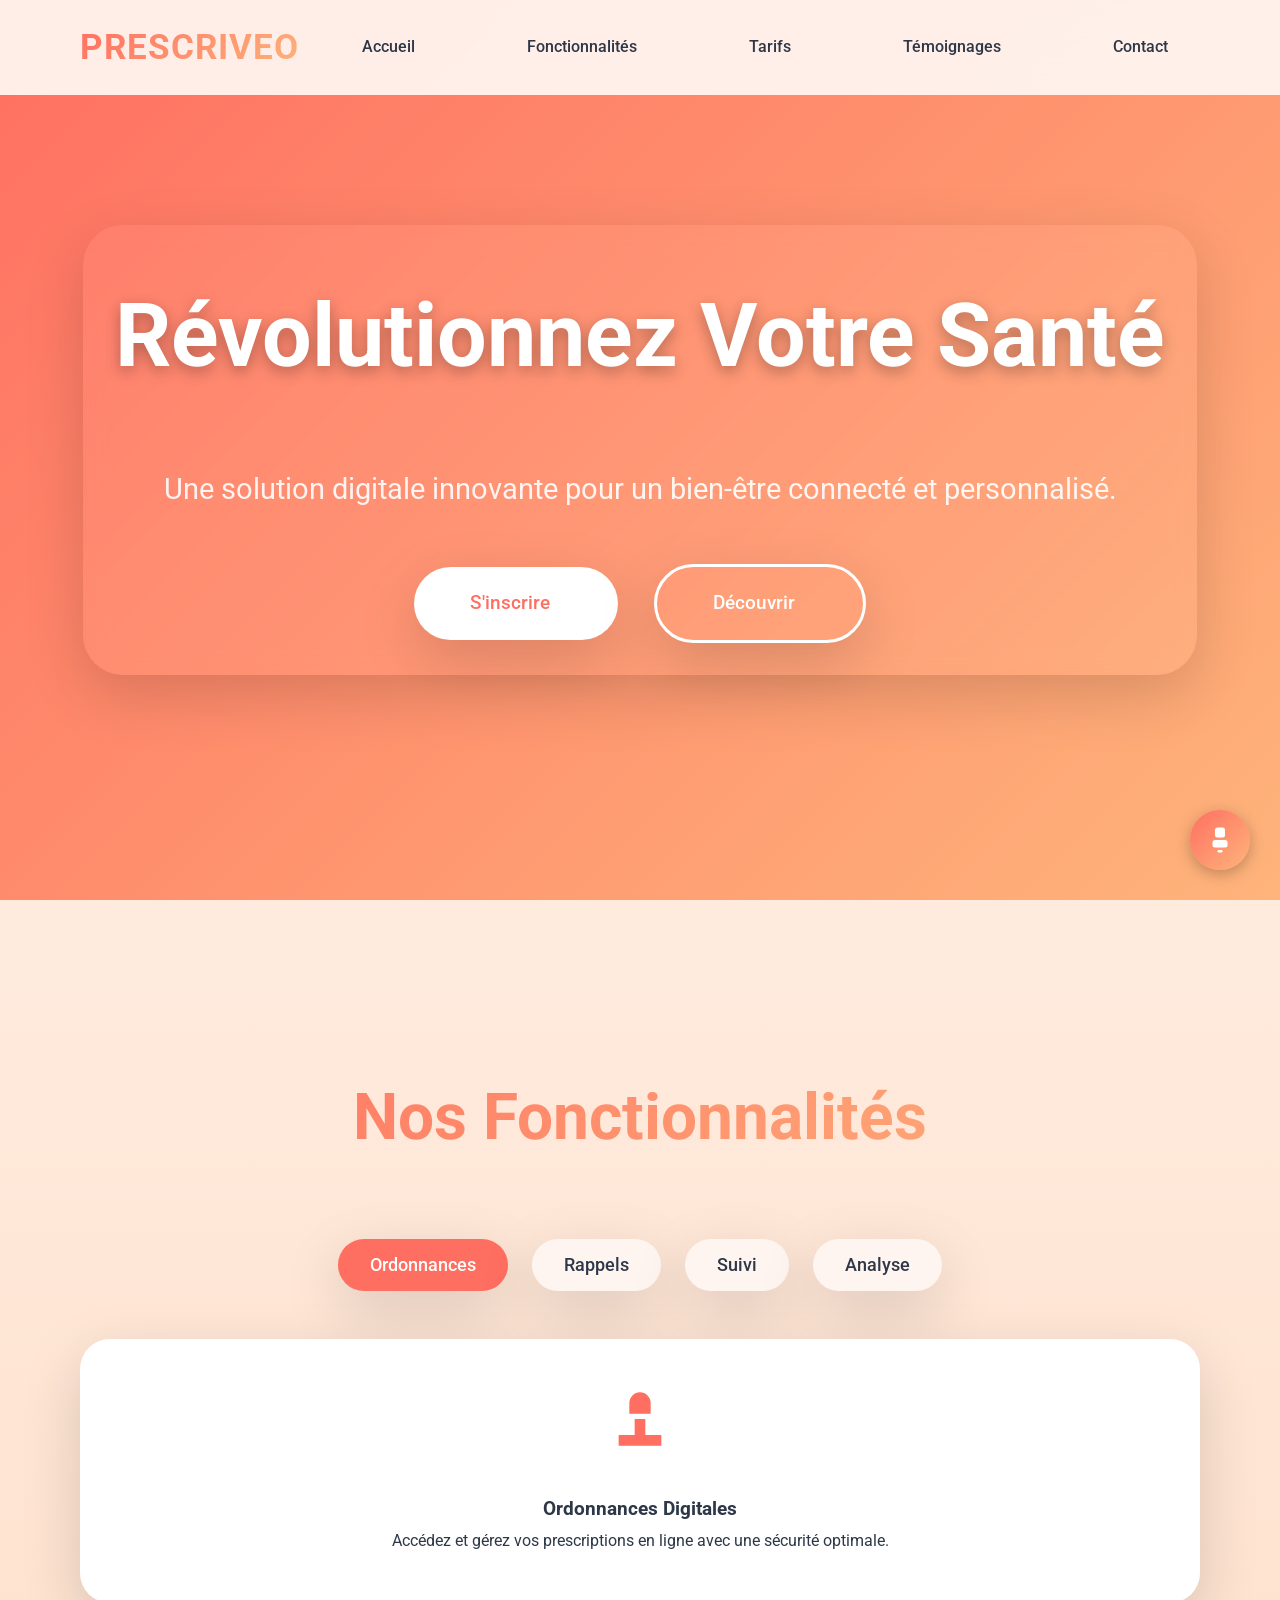
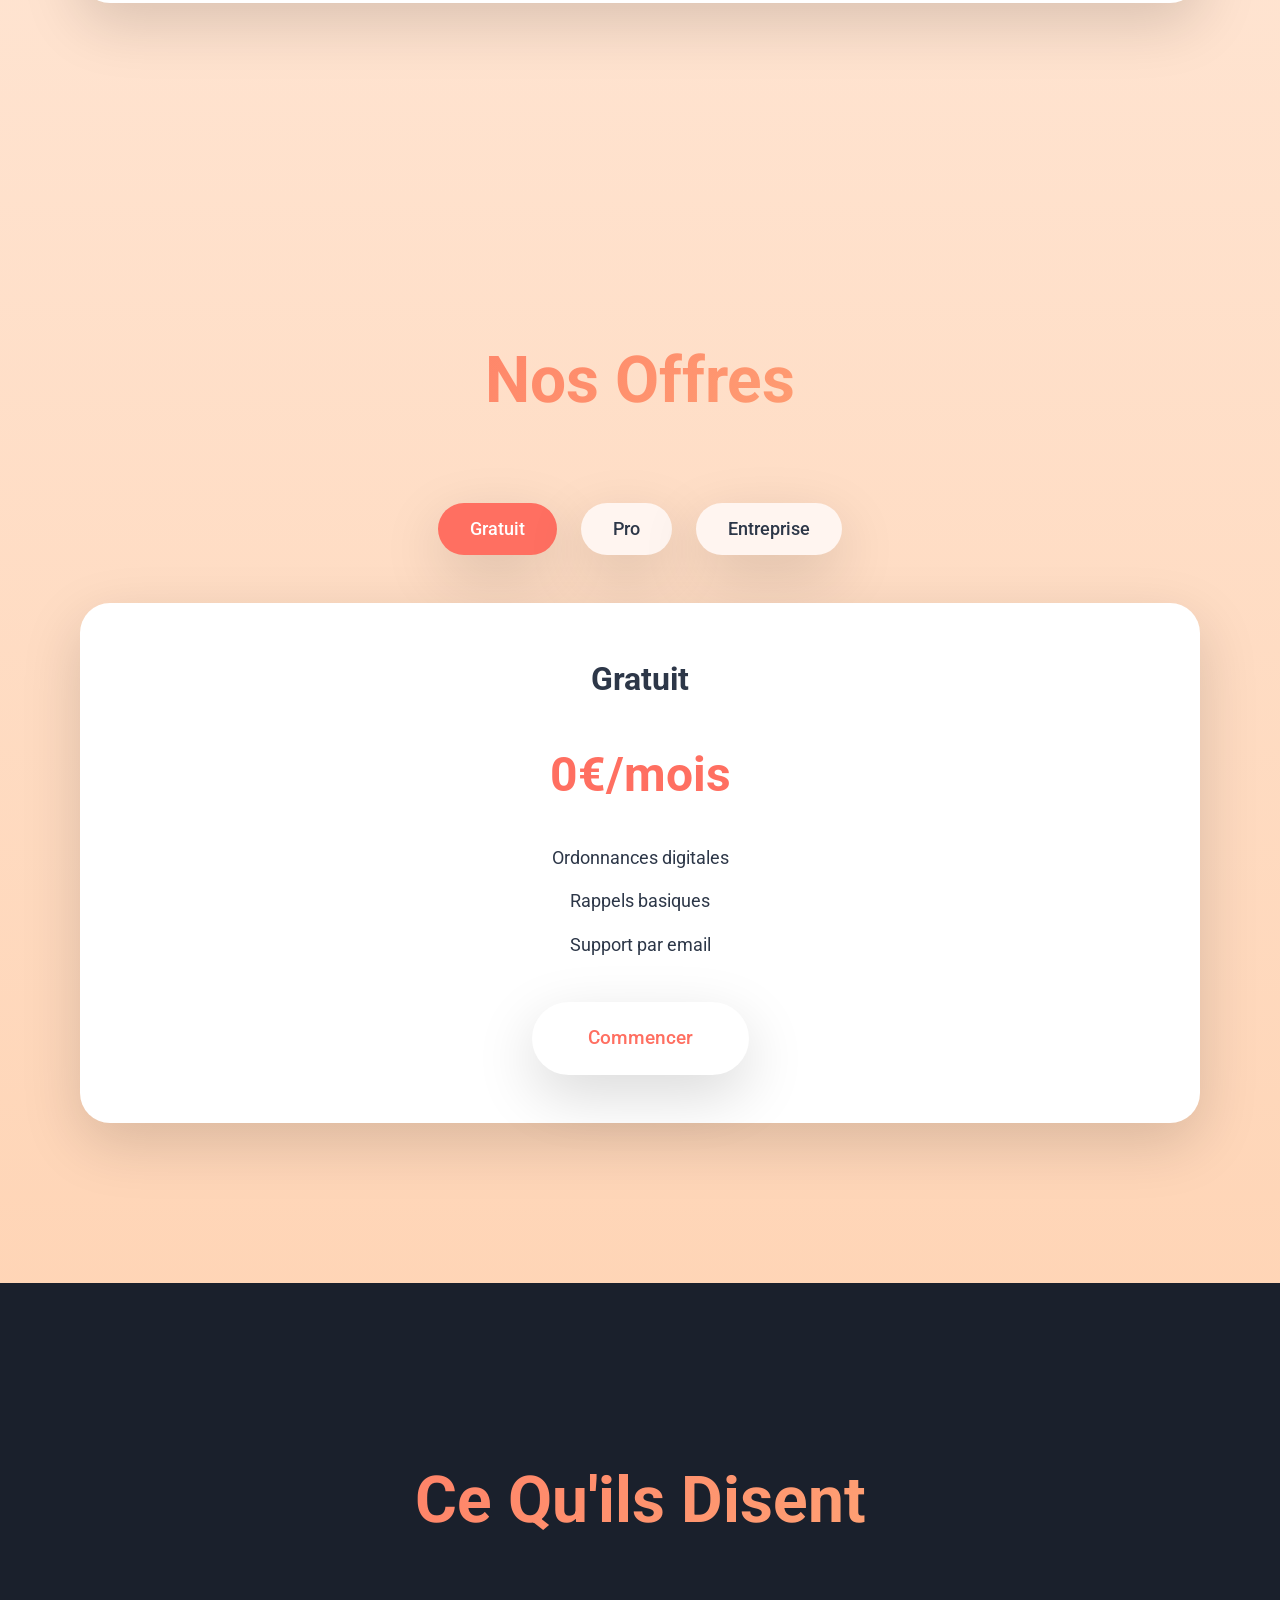
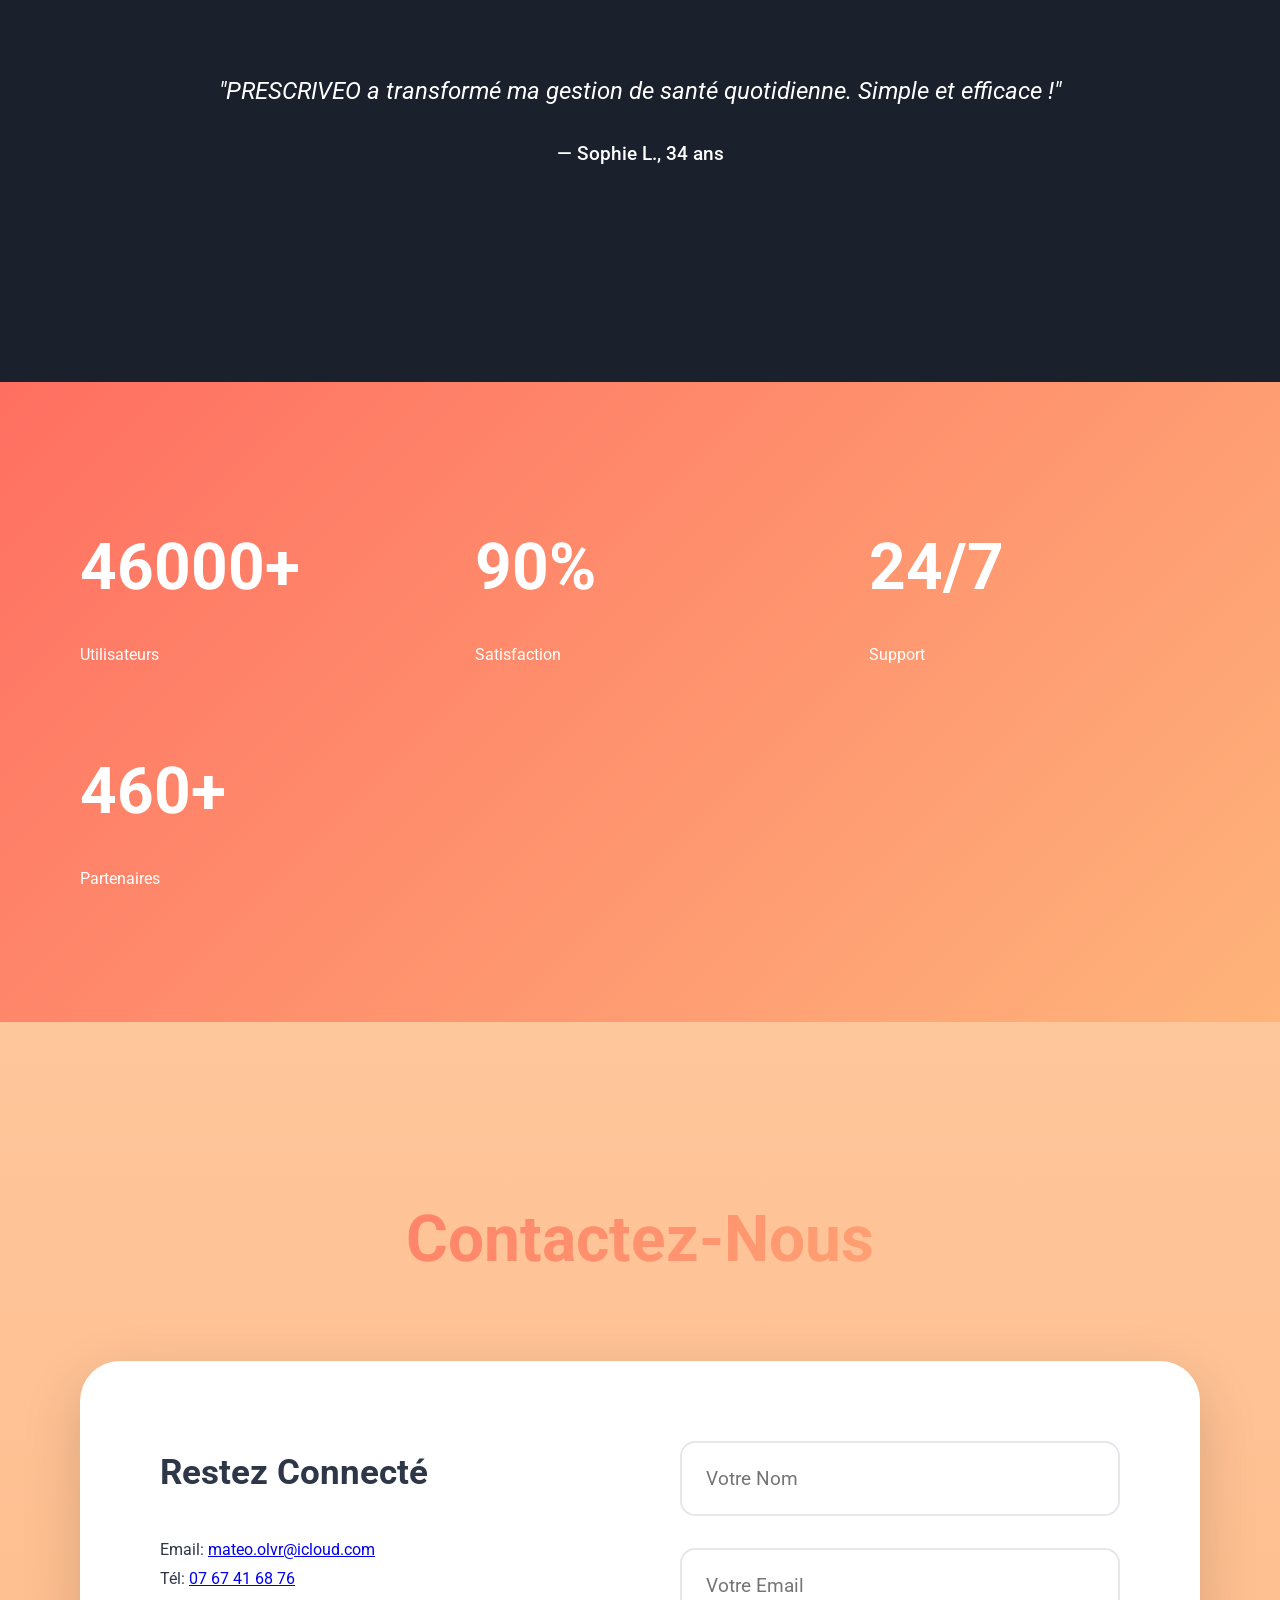
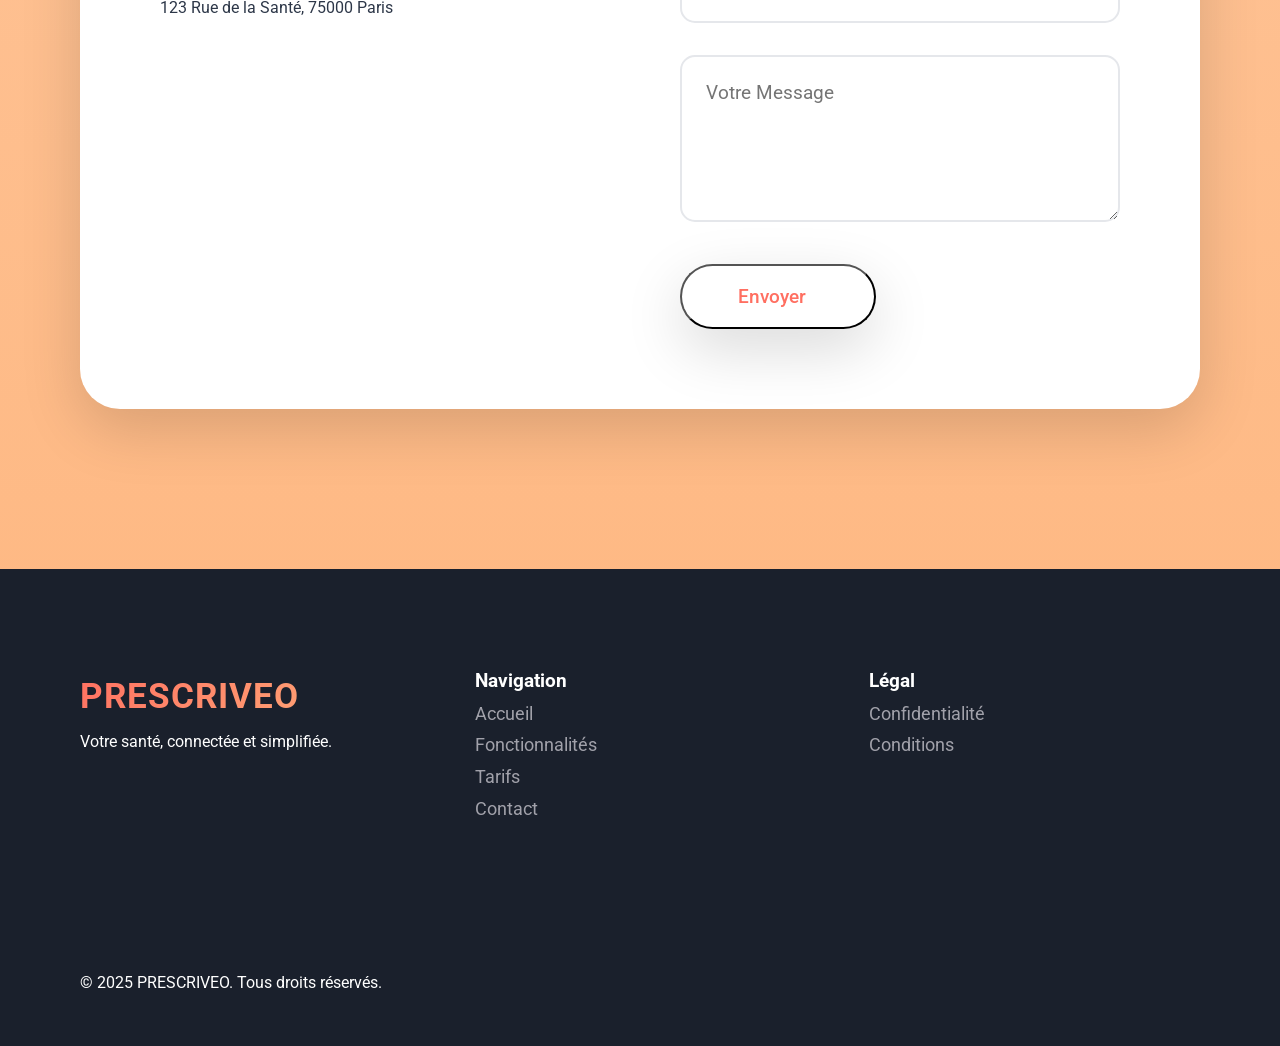
==== index.html @ 7d0934bb "Update index.html" ====
<!DOCTYPE html>
<html lang="fr">
<head>
    <meta charset="UTF-8">
    <meta name="viewport" content="width=device-width, initial-scale=1.0">
    <meta name="description" content="PRESCRIVEO - La révolution digitale de votre santé, connectée et personnalisée.">
    <meta name="keywords" content="santé digitale, ordonnances électroniques, suivi médical, application santé, bien-être">
    <meta name="author" content="PRESCRIVEO Team">
    <meta name="robots" content="index, follow">
    <title>PRESCRIVEO - Votre Santé Réinventée</title>
    <link rel="icon" href="favicon.ico" type="image/x-icon">
    <link href="https://fonts.googleapis.com/css2?family=Roboto:wght@300;400;500;700&display=swap" rel="stylesheet">
    <style>
        :root {
            --primary: #ff6f61;    /* Corail vif */
            --secondary: #2d3748;  /* Gris foncé élégant */
            --accent: #feb47b;     /* Pêche doux */
            --light: #fff5f0;      /* Crème clair */
            --dark: #1a202c;       /* Gris très foncé */
            --text: #2d3748;       /* Gris foncé pour le texte */
            --shadow: 0 20px 60px rgba(0, 0, 0, 0.15);
            --gradient: linear-gradient(135deg, #ff6f61 0%, #feb47b 100%);
            --body-gradient: linear-gradient(to bottom, #fff5f0 0%, #feb47b 100%);
            --dark-gradient: linear-gradient(135deg, #1a202c 0%, #2d3748 50%);
            --spacing-sm: 1rem;
            --spacing-md: 2rem;
            --spacing-lg: 3rem;
            --font-size-sm: 1rem;
            --font-size-md: 1.5rem;
            --font-size-lg: 2rem;
        }

        [data-theme="dark"] {
            --light: #1a202c;
            --dark: #fff5f0;
            --text: #fff5f0;
            --secondary: #feb47b;
            --body-gradient: linear-gradient(to bottom, #1a202c 0%, #2d3748 100%);
        }

        * {
            margin: 0;
            padding: 0;
            box-sizing: border-box;
            font-family: 'Roboto', sans-serif;
            scroll-behavior: smooth;
        }

        body {
            background: var(--body-gradient);
            color: var(--text);
            line-height: 1.8;
            overflow-x: hidden;
            transition: background 0.5s, color 0.5s;
            animation: fadeInBody 1s ease-in;
        }

        /* Header */
        header {
            position: fixed;
            width: 100%;
            top: 0;
            z-index: 1000;
            background: rgba(255, 245, 240, 0.95);
            backdrop-filter: blur(15px);
            padding: var(--spacing-sm) 5rem;
            transition: all 0.5s ease;
        }

        header.scrolled {
            padding: 1rem 5rem;
            box-shadow: var(--shadow);
        }

        .nav-container {
            max-width: 1600px;
            margin: 0 auto;
            display: flex;
            justify-content: space-between;
            align-items: center;
        }

        .logo {
            font-size: 2.2rem;
            font-weight: 700;
            color: var(--secondary);
            letter-spacing: 1px;
            background: var(--gradient);
            -webkit-background-clip: text;
            -webkit-text-fill-color: transparent;
            transition: transform 0.3s ease;
        }

        .logo:hover {
            transform: scale(1.05);
        }

        nav ul {
            display: flex;
            gap: var(--spacing-lg);
            list-style: none;
        }

        nav a {
            color: var(--text);
            text-decoration: none;
            font-weight: 500;
            padding: 0.75rem var(--spacing-md);
            border-radius: 30px;
            transition: all 0.3s ease;
        }

        nav a:hover, nav a:focus {
            color: var(--primary);
            background: rgba(255, 111, 97, 0.2);
            outline: none;
        }

        .menu-btn, .theme-toggle {
            display: none;
            font-size: var(--font-size-lg);
            background: none;
            border: none;
            cursor: pointer;
            color: var(--text);
            transition: transform 0.3s ease;
        }

        .menu-btn:hover, .theme-toggle:hover {
            transform: rotate(90deg);
        }

        /* Hero */
        .hero {
            min-height: 100vh;
            background: var(--gradient);
            position: relative;
            overflow: hidden;
            display: flex;
            align-items: center;
            justify-content: center;
            text-align: center;
            color: white;
            padding: 5rem;
            animation: heroFade 1.5s ease-in;
        }

        .hero-background {
            position: absolute;
            top: 0;
            left: 0;
            width: 100%;
            height: 100%;
            object-fit: cover;
            opacity: 0.15;
            z-index: 1;
            filter: blur(5px);
            transform: scale(1.1);
            animation: zoomIn 20s infinite alternate;
        }

        .hero-content {
            z-index: 2;
            max-width: 1200px;
            padding: var(--spacing-md);
            background: rgba(255, 255, 255, 0.05);
            border-radius: 40px;
            backdrop-filter: blur(10px);
            box-shadow: var(--shadow);
        }

        .hero h1 {
            font-size: 5.5rem;
            font-weight: 700;
            margin-bottom: var(--spacing-lg);
            text-shadow: 0 5px 15px rgba(0, 0, 0, 0.3);
        }

        .hero p {
            font-size: 1.8rem;
            margin-bottom: var(--spacing-lg);
            opacity: 0.9;
        }

        .btn {
            display: inline-flex;
            align-items: center;
            padding: 1.2rem 3.5rem;
            background: white;
            color: var(--primary);
            text-decoration: none;
            border-radius: 50px;
            font-weight: 500;
            font-size: 1.2rem;
            transition: all 0.4s ease;
            box-shadow: var(--shadow);
        }

        .btn i {
            margin-left: 0.75rem;
            transition: transform 0.3s ease;
        }

        .btn:hover, .btn:focus {
            background: var(--primary);
            color: white;
            transform: translateY(-5px);
            outline: none;
        }

        .btn:hover i {
            transform: translateX(5px);
        }

        .btn.secondary {
            background: transparent;
            border: 3px solid white;
            color: white;
            margin-left: var(--spacing-md);
        }

        .btn.secondary:hover, .btn.secondary:focus {
            background: white;
            color: var(--primary);
        }

        /* Sections avec Onglets */
        .section {
            padding: 10rem 5rem;
            max-width: 1600px;
            margin: 0 auto;
            position: relative;
        }

        .section-title {
            font-size: 4rem;
            text-align: center;
            margin-bottom: 4rem;
            color: var(--secondary);
            background: var(--gradient);
            -webkit-background-clip: text;
            -webkit-text-fill-color: transparent;
        }

        .tabs {
            display: flex;
            justify-content: center;
            gap: 1.5rem;
            margin-bottom: var(--spacing-lg);
            flex-wrap: wrap;
        }

        .tab-btn {
            background: var(--light);
            color: var(--text);
            padding: var(--spacing-sm) var(--spacing-md);
            border: none;
            border-radius: 30px;
            cursor: pointer;
            transition: all 0.4s ease;
            font-weight: 500;
            font-size: 1.1rem;
            box-shadow: var(--shadow);
        }

        .tab-btn.active {
            background: var(--primary);
            color: white;
        }

        .tab-btn:hover, .tab-btn:focus {
            background: var(--accent);
            color: white;
            outline: 3px solid var(--primary);
            outline-offset: 2px;
        }

        .tab-content {
            display: none;
            opacity: 0;
            transition: opacity 0.5s ease;
        }

        .tab-content.active {
            display: block;
            opacity: 1;
        }

        .features-grid, .pricing-grid {
            display: grid;
            grid-template-columns: repeat(auto-fit, minmax(350px, 1fr));
            gap: var(--spacing-lg);
        }

        .feature-card, .pricing-card {
            background: white;
            padding: var(--spacing-lg);
            border-radius: 30px;
            text-align: center;
            box-shadow: var(--shadow);
            transition: all 0.5s ease;
        }

        .feature-card:hover, .pricing-card:hover {
            transform: translateY(-15px);
            box-shadow: 0 30px 60px rgba(255, 111, 97, 0.2);
        }

        .feature-card svg {
            width: 4rem;
            height: 4rem;
            fill: var(--primary);
            margin-bottom: var(--spacing-md);
            transition: transform 0.3s ease;
        }

        .feature-card:hover svg {
            transform: scale(1.2);
        }

        .pricing-card h3 {
            font-size: var(--font-size-lg);
            margin-bottom: 1.5rem;
            color: var(--secondary);
        }

        .pricing-card .price {
            font-size: 3rem;
            font-weight: 700;
            color: var(--primary);
            margin-bottom: 1.5rem;
        }

        .pricing-card ul {
            list-style: none;
            margin-bottom: 2.5rem;
        }

        .pricing-card ul li {
            margin: 0.75rem 0;
            font-size: 1.1rem;
        }

        /* Testimonials */
        .testimonials {
            background: var(--dark);
            color: white;
            padding: 10rem 5rem;
            position: relative;
        }

        .testimonial-slider {
            max-width: 1200px;
            margin: 0 auto;
            position: relative;
            overflow: hidden;
            height: 200px;
        }

        .testimonial {
            text-align: center;
            padding: var(--spacing-lg);
            position: absolute;
            width: 100%;
            opacity: 0;
            transition: opacity 0.7s ease, transform 0.7s ease;
            transform: translateX(100%);
        }

        .testimonial.active {
            opacity: 1;
            transform: translateX(0);
            position: relative;
        }

        .testimonial.previous {
            transform: translateX(-100%);
        }

        .testimonial p {
            font-size: var(--font-size-md);
            margin-bottom: 1.5rem;
            font-style: italic;
        }

        .testimonial h4 {
            font-size: 1.2rem;
            font-weight: 500;
        }

        /* Stats */
        .stats {
            background: var(--gradient);
            color: white;
            padding: 8rem 5rem;
        }

        .stats-grid {
            display: grid;
            grid-template-columns: repeat(auto-fit, minmax(250px, 1fr));
            gap: 4rem;
            max-width: 1600px;
            margin: 0 auto;
        }

        .stat-item h3 {
            font-size: 4rem;
            font-weight: 700;
            margin-bottom: 1rem;
        }

        /* Contact */
        .contact-container {
            display: grid;
            grid-template-columns: 1fr 1fr;
            gap: 5rem;
            background: white;
            padding: 5rem;
            border-radius: 40px;
            box-shadow: var(--shadow);
            transition: all 0.5s ease;
        }

        .contact-container:hover {
            transform: translateY(-10px);
        }

        .contact-info h3 {
            color: var(--secondary);
            margin-bottom: var(--spacing-md);
            font-size: 2.2rem;
        }

        .contact-form input,
        .contact-form textarea {
            width: 100%;
            padding: 1.5rem;
            margin-bottom: var(--spacing-md);
            border: 2px solid #e5e7eb;
            border-radius: 15px;
            font-size: 1.2rem;
            transition: all 0.3s ease;
        }

        .contact-form input:focus,
        .contact-form textarea:focus {
            border-color: var(--primary);
            box-shadow: 0 0 15px rgba(255, 111, 97, 0.3);
            outline: none;
        }

        /* Chatbot */
        .chatbot-toggle {
            position: fixed;
            bottom: 30px;
            right: 30px;
            width: 60px;
            height: 60px;
            background: var(--gradient);
            color: white;
            border-radius: 50%;
            display: flex;
            align-items: center;
            justify-content: center;
            cursor: pointer;
            box-shadow: 0 4px 15px rgba(0, 0, 0, 0.25);
            transition: all 0.3s ease;
            z-index: 1001;
        }

        .chatbot-toggle:hover, .chatbot-toggle:focus {
            background: var(--accent);
            transform: scale(1.1);
            outline: 3px solid var(--primary);
            outline-offset: 2px;
        }

        .chatbot-toggle svg {
            width: 30px;
            height: 30px;
            fill: white;
            animation: bounce 2s infinite;
        }

        .chatbot {
            position: fixed;
            bottom: 100px;
            right: 20px;
            width: 360px;
            background: white;
            border-radius: 20px;
            box-shadow: 0 10px 40px rgba(0, 0, 0, 0.2);
            display: none;
            flex-direction: column;
            z-index: 1000;
            overflow: hidden;
            animation: slideIn 0.3s ease-out;
        }

        .chatbot-header {
            background: var(--gradient);
            color: white;
            padding: 1.2rem 1.5rem;
            font-size: 1.2rem;
            font-weight: 500;
            text-align: center;
        }

        .chatbot-body {
            flex: 1;
            padding: 1.5rem;
            overflow-y: auto;
            background: #f9fafb;
            max-height: 400px;
        }

        .message {
            margin: 0.75rem 0;
            padding: 1rem;
            border-radius: 12px;
            max-width: 85%;
            font-size: var(--font-size-sm);
            line-height: 1.4;
            animation: fadeInMessage 0.3s ease-in;
        }

        .bot-message {
            background: white;
            color: var(--text);
            border: 1px solid #e5e7eb;
            box-shadow: 0 2px 5px rgba(0, 0, 0, 0.05);
        }

        .chatbot-options {
            padding: 1rem;
            background: white;
            border-top: 1px solid #e5e7eb;
            display: flex;
            flex-wrap: wrap;
            gap: 0.75rem;
        }

        .chatbot-option {
            background: var(--primary);
            color: white;
            border: none;
            border-radius: 10px;
            padding: 0.7rem 1.3rem;
            cursor: pointer;
            font-size: 0.95rem;
            transition: all 0.3s ease;
            box-shadow: 0 2px 5px rgba(0, 0, 0, 0.1);
        }

        .chatbot-option:hover, .chatbot-option:focus {
            background: var(--accent);
            transform: translateY(-2px);
            outline: 3px solid var(--primary);
            outline-offset: 2px;
        }

        /* Footer */
        footer {
            background: var(--dark);
            color: white;
            padding: 6rem 5rem 3rem;
        }

        .footer-grid {
            display: grid;
            grid-template-columns: repeat(auto-fit, minmax(300px, 1fr));
            gap: 4rem;
            max-width: 1600px;
            margin: 0 auto 5rem;
        }

        .footer-grid a {
            color: #a1a1aa;
            text-decoration: none;
            font-size: 1.1rem;
            transition: all 0.3s ease;
        }

        .footer-grid a:hover, .footer-grid a:focus {
            color: var(--accent);
            outline: none;
        }

        .social-links {
            text-align: center;
        }

        .social-links a {
            color: white;
            font-size: 2.2rem;
            margin: 0 1.5rem;
            transition: all 0.4s ease;
        }

        .social-links a:hover, .social-links a:focus {
            color: var(--accent);
            transform: translateY(-5px);
            outline: none;
        }

        /* Responsive */
        @media (max-width: 1024px) {
            .contact-container {
                grid-template-columns: 1fr;
            }
            .hero h1 {
                font-size: 4rem;
            }
        }

        @media (max-width: 768px) {
            .menu-btn, .theme-toggle {
                display: block;
            }
            nav ul {
                display: none;
                position: fixed;
                top: 0;
                left: 0;
                width: 100%;
                height: 100vh;
                background: var(--light);
                flex-direction: column;
                padding: 6rem 3rem;
                z-index: 999;
            }
            nav ul.active {
                display: flex;
            }
            .hero h1 {
                font-size: 3rem;
            }
            .hero p {
                font-size: 1.4rem;
            }
            .section {
                padding: 6rem 2rem;
            }
            .chatbot {
                width: 90%;
                right: 5%;
                bottom: 80px;
            }
            .tabs {
                flex-direction: column;
                align-items: center;
                gap: 1rem;
            }
        }

        @keyframes fadeInBody { from { opacity: 0; } to { opacity: 1; } }
        @keyframes heroFade { from { opacity: 0; transform: scale(1.1); } to { opacity: 1; transform: scale(1); } }
        @keyframes zoomIn { from { transform: scale(1.1); } to { transform: scale(1.2); } }
        @keyframes bounce {
            0%, 20%, 50%, 80%, 100% { transform: translateY(0); }
            40% { transform: translateY(-10px); }
            60% { transform: translateY(-5px); }
        }
        @keyframes slideIn {
            from { transform: translateX(100%); opacity: 0; }
            to { transform: translateX(0); opacity: 1; }
        }
        @keyframes fadeInMessage {
            from { opacity: 0; transform: translateY(10px); }
            to { opacity: 1; transform: translateY(0); }
        }
    </style>
</head>
<body>
    <!-- Header -->
    <header role="banner">
        <div class="nav-container">
            <a href="#" class="logo" aria-label="PRESCRIVEO Accueil">PRESCRIVEO</a>
            <button class="theme-toggle" aria-label="Toggle dark mode"><i class="fas fa-moon"></i></button>
            <button class="menu-btn" aria-label="Ouvrir le menu"><i class="fas fa-bars"></i></button>
            <nav role="navigation">
                <ul>
                    <li><a href="#accueil">Accueil</a></li>
                    <li><a href="#fonctionnalites">Fonctionnalités</a></li>
                    <li><a href="#pricing">Tarifs</a></li>
                    <li><a href="#temoignages">Témoignages</a></li>
                    <li><a href="#contact">Contact</a></li>
                </ul>
            </nav>
        </div>
    </header>

    <!-- Hero -->
    <section class="hero" id="accueil">
        <img src="https://source.unsplash.com/1920x1080/?healthcare,tech" loading="lazy" class="hero-background" alt="Fond technologique santé">
        <div class="hero-content">
            <h1>Révolutionnez Votre Santé</h1>
            <p>Une solution digitale innovante pour un bien-être connecté et personnalisé.</p>
            <div>
                <a href="#pricing" class="btn">S'inscrire <i class="fas fa-user-plus"></i></a>
                <a href="#fonctionnalites" class="btn secondary">Découvrir <i class="fas fa-arrow-right"></i></a>
            </div>
        </div>
    </section>

    <!-- Features avec Onglets -->
    <section class="section" id="fonctionnalites">
        <h2 class="section-title">Nos Fonctionnalités</h2>
        <div class="tabs">
            <button class="tab-btn active" data-tab="tab1">Ordonnances</button>
            <button class="tab-btn" data-tab="tab2">Rappels</button>
            <button class="tab-btn" data-tab="tab3">Suivi</button>
            <button class="tab-btn" data-tab="tab4">Analyse</button>
        </div>
        <div class="tab-content active" id="tab1">
            <div class="features-grid">
                <div class="feature-card">
                    <svg viewBox="0 0 24 24"><path d="M12 2a4 4 0 00-4 4v4h8V6a4 4 0 00-4-4zm-2 10v6h4v-6h-4zm-6 6v4h16v-4H4z"/></svg>
                    <h3>Ordonnances Digitales</h3>
                    <p>Accédez et gérez vos prescriptions en ligne avec une sécurité optimale.</p>
                </div>
            </div>
        </div>
        <div class="tab-content" id="tab2">
            <div class="features-grid">
                <div class="feature-card">
                    <svg viewBox="0 0 24 24"><path d="M12 2a10 10 0 00-10 10h2a8 8 0 018-8v-2zm0 4v6l4 2-1 2-5-2V6h2z"/></svg>
                    <h3>Rappels Intelligents</h3>
                    <p>Notifications personnalisées pour ne jamais oublier vos médicaments.</p>
                </div>
            </div>
        </div>
        <div class="tab-content" id="tab3">
            <div class="features-grid">
                <div class="feature-card">
                    <svg viewBox="0 0 24 24"><path d="M12 2a4 4 0 00-4 4v4h8V6a4 4 0 00-4-4zm0 8v6h4v-6h-4z"/></svg>
                    <h3>Suivi Médical</h3>
                    <p>Connectez-vous avec vos professionnels de santé en temps réel.</p>
                </div>
            </div>
        </div>
        <div class="tab-content" id="tab4">
            <div class="features-grid">
                <div class="feature-card">
                    <svg viewBox="0 0 24 24"><path d="M3 18h18v-2H3v2zm0-5h18v-2H3v2zm0-7v2h18V6H3z"/></svg>
                    <h3>Analyse Santé</h3>
                    <p>Visualisez vos progrès grâce à des rapports détaillés et intuitifs.</p>
                </div>
            </div>
        </div>
    </section>

    <!-- Pricing avec Onglets -->
    <section class="section" id="pricing">
        <h2 class="section-title">Nos Offres</h2>
        <div class="tabs">
            <button class="tab-btn active" data-tab="price1">Gratuit</button>
            <button class="tab-btn" data-tab="price2">Pro</button>
            <button class="tab-btn" data-tab="price3">Entreprise</button>
        </div>
        <div class="tab-content active" id="price1">
            <div class="pricing-grid">
                <div class="pricing-card">
                    <h3>Gratuit</h3>
                    <div class="price">0€/mois</div>
                    <ul>
                        <li>Ordonnances digitales</li>
                        <li>Rappels basiques</li>
                        <li>Support par email</li>
                    </ul>
                    <a href="#contact" class="btn">Commencer</a>
                </div>
            </div>
        </div>
        <div class="tab-content" id="price2">
            <div class="pricing-grid">
                <div class="pricing-card">
                    <h3>Pro</h3>
                    <div class="price">9,99€/mois</div>
                    <ul>
                        <li>Toutes les fonctionnalités gratuites</li>
                        <li>Suivi médical avancé</li>
                        <li>Analyse santé détaillée</li>
                        <li>Support 24/7</li>
                    </ul>
                    <a href="#contact" class="btn">S'inscrire</a>
                </div>
            </div>
        </div>
        <div class="tab-content" id="price3">
            <div class="pricing-grid">
                <div class="pricing-card">
                    <h3>Entreprise</h3>
                    <div class="price">Sur devis</div>
                    <ul>
                        <li>Toutes les fonctionnalités Pro</li>
                        <li>Accès multi-utilisateurs</li>
                        <li>Intégrations personnalisées</li>
                        <li>Gestion d’équipe</li>
                    </ul>
                    <a href="#contact" class="btn">Contactez-nous</a>
                </div>
            </div>
        </div>
    </section>

    <!-- Testimonials -->
    <section class="testimonials" id="temoignages">
        <h2 class="section-title">Ce Qu'ils Disent</h2>
        <div class="testimonial-slider">
            <div class="testimonial active">
                <p>"PRESCRIVEO a transformé ma gestion de santé quotidienne. Simple et efficace !"</p>
                <h4>— Sophie L., 34 ans</h4>
            </div>
            <div class="testimonial">
                <p>"Un outil indispensable pour rester organisé et en bonne santé."</p>
                <h4>— Marc D., 52 ans</h4>
            </div>
            <div class="testimonial">
                <p>"Le suivi médical en ligne est un game-changer pour moi."</p>
                <h4>— Amina K., 28 ans</h4>
            </div>
        </div>
    </section>

    <!-- Stats -->
    <section class="stats" id="stats">
        <div class="stats-grid">
            <div class="stat-item">
                <h3 data-count="50000">50K+</h3>
                <p>Utilisateurs</p>
            </div>
            <div class="stat-item">
                <h3 data-count="98">98%</h3>
                <p>Satisfaction</p>
            </div>
            <div class="stat-item">
                <h3>24/7</h3>
                <p>Support</p>
            </div>
            <div class="stat-item">
                <h3 data-count="500">500+</h3>
                <p>Partenaires</p>
            </div>
        </div>
    </section>

    <!-- Contact -->
    <section class="section" id="contact">
        <h2 class="section-title">Contactez-Nous</h2>
        <div class="contact-container">
            <div class="contact-info">
                <h3>Restez Connecté</h3>
                <p>Email: <a href="mailto:mateo.olvr@icloud.com">mateo.olvr@icloud.com</a></p>
                <p>Tél: <a href="tel:+3367416876">07 67 41 68 76</a></p>
                <p>123 Rue de la Santé, 75000 Paris</p>
            </div>
            <form class="contact-form" action="https://formspree.io/f/movjgznz" method="POST">
                <input type="text" name="name" placeholder="Votre Nom" required aria-label="Nom">
                <input type="email" name="email" placeholder="Votre Email" required aria-label="Email">
                <textarea name="message" placeholder="Votre Message" rows="5" required aria-label="Message"></textarea>
                <button type="submit" class="btn">Envoyer <i class="fas fa-paper-plane"></i></button>
            </form>
        </div>
    </section>

    <!-- Footer -->
    <footer>
        <div class="footer-grid">
            <div>
                <h3 class="logo">PRESCRIVEO</h3>
                <p>Votre santé, connectée et simplifiée.</p>
            </div>
            <div>
                <h3>Navigation</h3>
                <p><a href="#accueil">Accueil</a></p>
                <p><a href="#fonctionnalites">Fonctionnalités</a></p>
                <p><a href="#pricing">Tarifs</a></p>
                <p><a href="#contact">Contact</a></p>
            </div>
            <div>
                <h3>Légal</h3>
                <p><a href="privacy.html">Confidentialité</a></p>
                <p><a href="terms.html">Conditions</a></p>
            </div>
        </div>
        <div class="social-links">
            <a href="https://facebook.com" aria-label="Facebook"><i class="fab fa-facebook"></i></a>
            <a href="https://twitter.com" aria-label="Twitter"><i class="fab fa-twitter"></i></a>
            <a href="https://instagram.com" aria-label="Instagram"><i class="fab fa-instagram"></i></a>
        </div>
        <p>© 2025 PRESCRIVEO. Tous droits réservés.</p>
    </footer>

    <!-- Chatbot -->
    <div class="chatbot-toggle" id="chatbot-toggle" aria-label="Ouvrir le chatbot">
        <svg viewBox="0 0 24 24">
            <rect x="8" y="2" width="8" height="8" rx="2"/>
            <rect x="6" y="12" width="12" height="6" rx="2"/>
            <rect x="10" y="20" width="4" height="2" rx="1"/>
        </svg>
    </div>
    <div class="chatbot" id="chatbot">
        <div class="chatbot-header">
            <span>Support PRESCRIVEO</span>
        </div>
        <div class="chatbot-body" id="chatbot-body"></div>
        <div class="chatbot-options" id="chatbot-options"></div>
    </div>

    <script>
        // Header scroll effect
        const header = document.querySelector('header');
        window.addEventListener('scroll', () => {
            header.classList.toggle('scrolled', window.scrollY > 50);
        });

        // Menu toggle
        const menuBtn = document.querySelector('.menu-btn');
        const nav = document.querySelector('nav ul');
        menuBtn.addEventListener('click', () => {
            nav.classList.toggle('active');
            menuBtn.innerHTML = nav.classList.contains('active') ? '<i class="fas fa-times"></i>' : '<i class="fas fa-bars"></i>';
        });

        // Smooth scroll
        document.querySelectorAll('a[href^="#"]').forEach(anchor => {
            anchor.addEventListener('click', e => {
                e.preventDefault();
                document.querySelector(anchor.getAttribute('href')).scrollIntoView({ behavior: 'smooth' });
                nav.classList.remove('active');
                menuBtn.innerHTML = '<i class="fas fa-bars"></i>';
            });
        });

        // Dark mode toggle
        const themeToggle = document.querySelector('.theme-toggle');
        themeToggle.addEventListener('click', () => {
            document.body.dataset.theme = document.body.dataset.theme === 'dark' ? '' : 'dark';
            themeToggle.innerHTML = document.body.dataset.theme === 'dark' ? '<i class="fas fa-sun"></i>' : '<i class="fas fa-moon"></i>';
        });

        // Form handling with Formspree
        const form = document.querySelector('.contact-form');
        form.addEventListener('submit', async e => {
            e.preventDefault();
            const formData = new FormData(form);
            const submitBtn = form.querySelector('button');
            submitBtn.innerHTML = '<i class="fas fa-spinner fa-spin"></i> Envoi...';
            try {
                const response = await fetch('https://formspree.io/f/movjgznz', {
                    method: 'POST',
                    body: formData,
                    headers: { 'Accept': 'application/json' }
                });
                if (response.ok) {
                    const successMsg = document.createElement('p');
                    successMsg.textContent = 'Merci ! Nous vous répondrons bientôt.';
                    successMsg.style.color = 'var(--primary)';
                    form.appendChild(successMsg);
                    form.reset();
                    setTimeout(() => successMsg.remove(), 3000);
                } else {
                    throw new Error('Erreur serveur');
                }
            } catch (error) {
                alert('Erreur lors de l\'envoi. Réessayez.');
            } finally {
                submitBtn.innerHTML = 'Envoyer <i class="fas fa-paper-plane"></i>';
            }
        });

        // Animation Observer
        const observer = new IntersectionObserver(entries => {
            entries.forEach(entry => {
                if (entry.isIntersecting) {
                    entry.target.classList.add('visible');
                    if (entry.target.querySelector('h3[data-count]')) {
                        animateCount(entry.target.querySelector('h3[data-count]'));
                    }
                }
            });
        }, { threshold: 0.2 });

        document.querySelectorAll('.feature-card, .stat-item, .pricing-card').forEach(el => {
            el.style.opacity = '0';
            el.style.transform = 'translateY(30px)';
            el.style.transition = 'all 0.6s ease';
            observer.observe(el);
        });

        const style = document.createElement('style');
        style.textContent = '.visible { opacity: 1 !important; transform: translateY(0) !important; }';
        document.head.appendChild(style);

        // Animate stats count (once only)
        function animateCount(element) {
            if (element.dataset.animated) return;
            const target = parseInt(element.dataset.count);
            let count = 0;
            const increment = target / 50;
            const interval = setInterval(() => {
                count += increment;
                if (count >= target) {
                    count = target;
                    clearInterval(interval);
                    element.dataset.animated = true;
                }
                element.textContent = Math.round(count) + (element.textContent.includes('+') ? '+' : element.textContent.includes('%') ? '%' : '');
            }, 20);
        }

        // Testimonial Slider
        const testimonials = document.querySelectorAll('.testimonial');
        let currentTestimonial = 0;

        function rotateTestimonials() {
            testimonials[currentTestimonial].classList.remove('active');
            testimonials[currentTestimonial].classList.add('previous');
            currentTestimonial = (currentTestimonial + 1) % testimonials.length;
            testimonials[currentTestimonial].classList.remove('previous');
            testimonials[currentTestimonial].classList.add('active');
        }
        setInterval(rotateTestimonials, 5000);

        // Tabs Handling
        document.querySelectorAll('.tabs').forEach(tabContainer => {
            const buttons = tabContainer.querySelectorAll('.tab-btn');
            const contents = tabContainer.nextElementSibling.querySelectorAll('.tab-content');
            buttons.forEach(button => {
                button.addEventListener('click', () => {
                    buttons.forEach(btn => btn.classList.remove('active'));
                    contents.forEach(content => content.classList.remove('active'));
                    button.classList.add('active');
                    document.getElementById(button.dataset.tab).classList.add('active');
                });
            });
        });

        // Chatbot Module
        const Chatbot = {
            elements: {
                toggle: document.getElementById('chatbot-toggle'),
                container: document.getElementById('chatbot'),
                body: document.getElementById('chatbot-body'),
                options: document.getElementById('chatbot-options')
            },
            responses: {
                'tarifs': 'Nos tarifs : Gratuit - 0€ | Pro - 9,99€/mois | Entreprise - sur devis. Plus de détails dans la section "Tarifs".',
                'fonctionnalités': 'Nous offrons : ordonnances digitales, rappels intelligents, suivi médical en temps réel, et analyses de santé personnalisées.',
                'contact': 'Contactez-nous à mateo.olvr@icloud.com ou au 07 67 41 68 76.',
                'aide': 'Je suis là pour vous guider ! Choisissez une option ci-dessous ou consultez notre site.',
                'au revoir': 'À bientôt ! Le chatbot va se fermer dans un instant.'
            },
            options: ['Tarifs', 'Fonctionnalités', 'Contact', 'Aide', 'Au revoir'],

            init() {
                this.elements.toggle.addEventListener('click', () => this.open());
            },

            open() {
                this.elements.container.style.display = 'flex';
                this.elements.toggle.style.display = 'none';
                this.elements.body.innerHTML = '';
                this.sendMessage('Bonjour ! Comment puis-je vous aider aujourd’hui ? Choisissez une option ci-dessous.');
                this.displayOptions();
            },

            sendMessage(message) {
                const msgDiv = document.createElement('div');
                msgDiv.className = 'message bot-message';
                msgDiv.textContent = message;
                this.elements.body.appendChild(msgDiv);
                this.elements.body.scrollTop = this.elements.body.scrollHeight;
                this.displayOptions(); // Persist options after each message
            },

            displayOptions() {
                this.elements.options.innerHTML = '';
                this.options.forEach(option => {
                    const btn = document.createElement('button');
                    btn.className = 'chatbot-option';
                    btn.textContent = option;
                    btn.setAttribute('aria-label', `Option ${option}`);
                    btn.addEventListener('click', () => {
                        const response = this.responses[option.toLowerCase()] || 'Désolé, je n’ai pas compris. Essayez une autre option !';
                        this.sendMessage(response);
                        if (option.toLowerCase() === 'au revoir') {
                            setTimeout(() => {
                                this.elements.container.style.display = 'none';
                                this.elements.toggle.style.display = 'flex';
                                this.elements.body.innerHTML = '';
                                this.elements.options.innerHTML = '';
                            }, 2000);
                        }
                    });
                    this.elements.options.appendChild(btn);
                });
            }
        };

        Chatbot.init();
    </script>
</body>
</html>
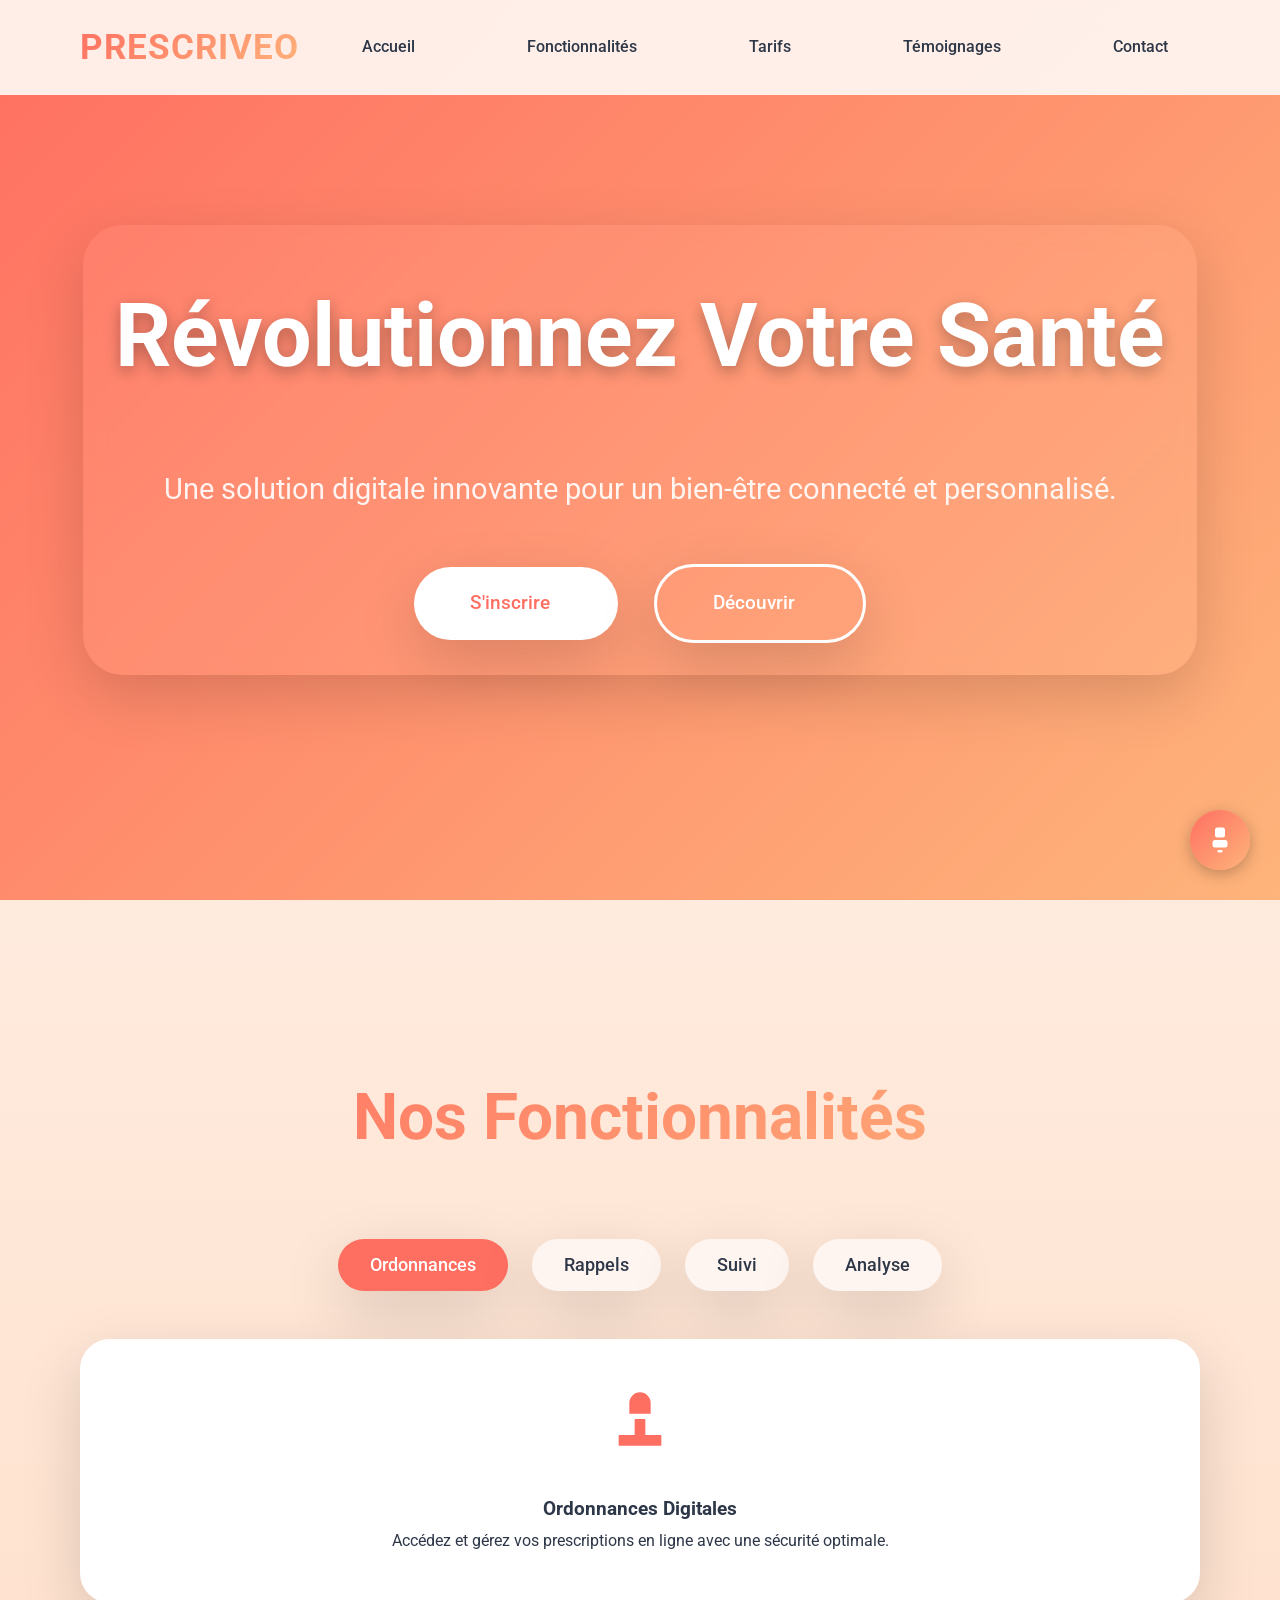
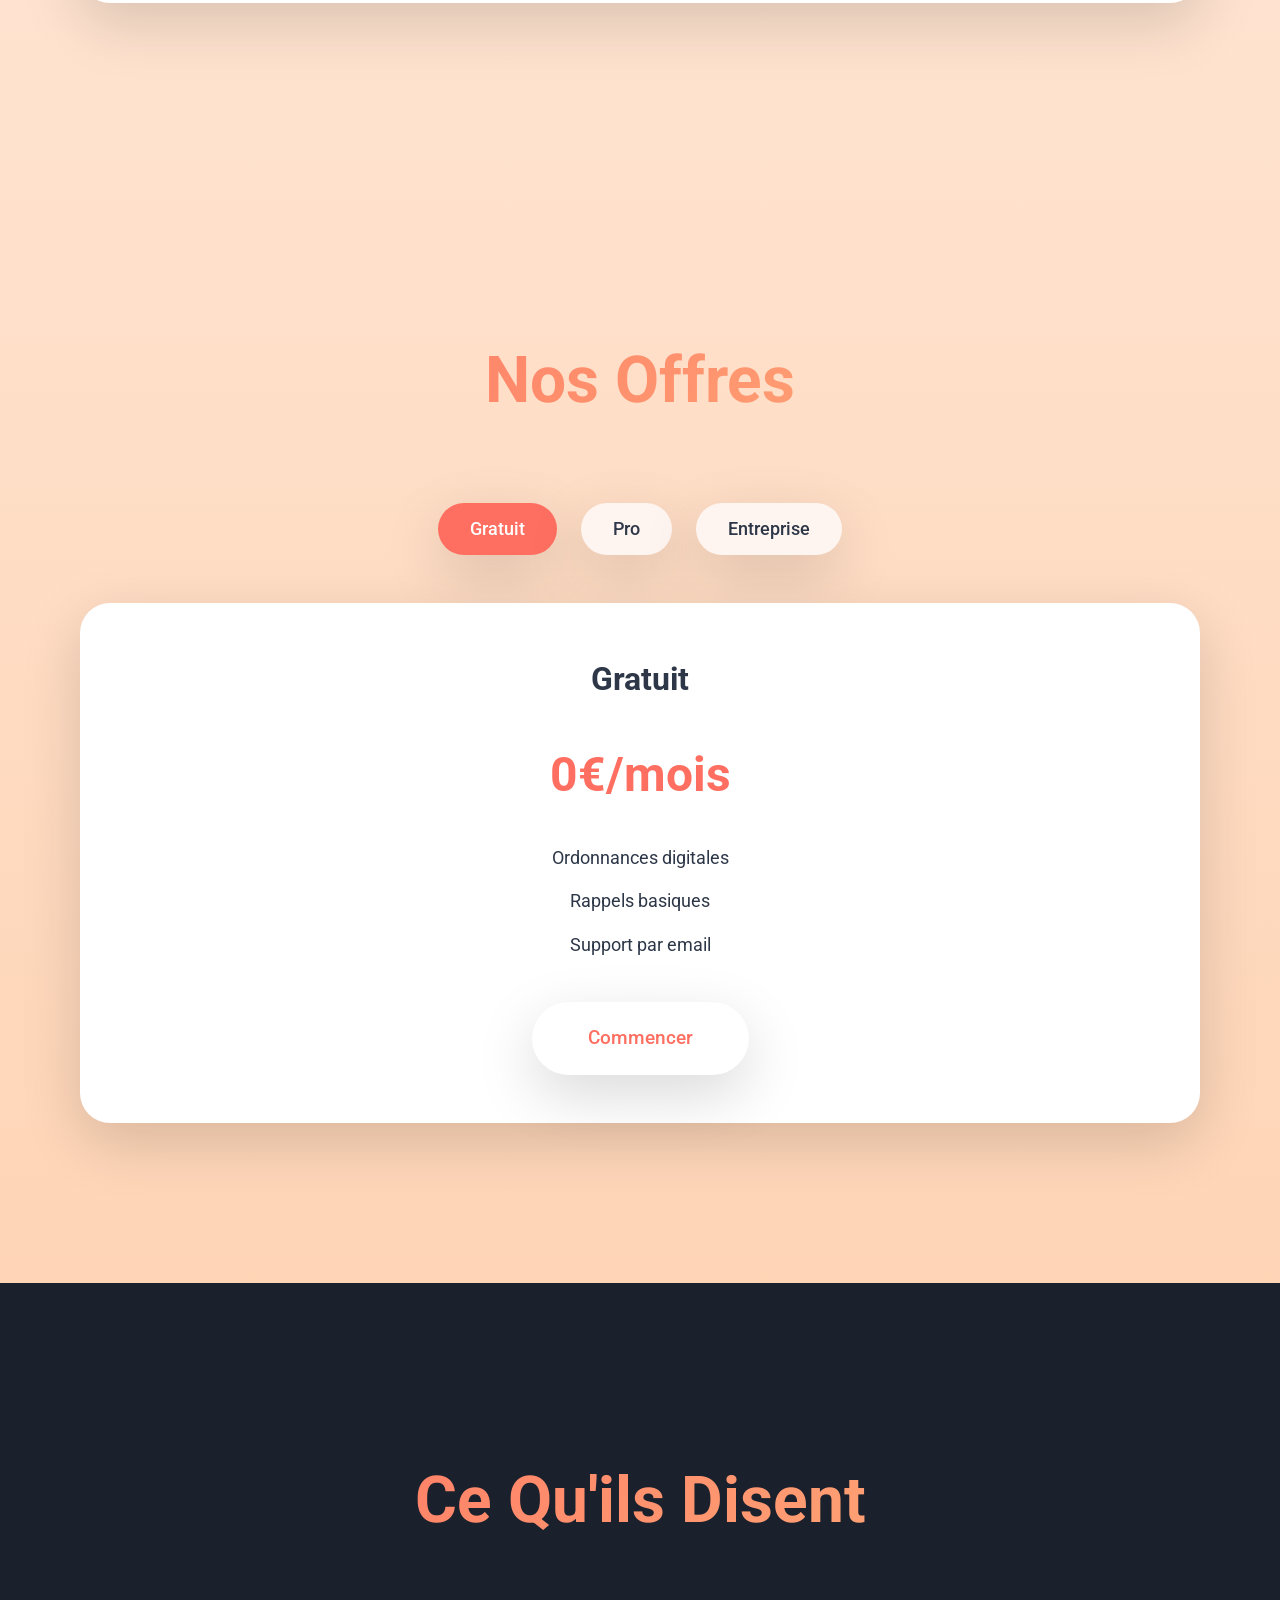
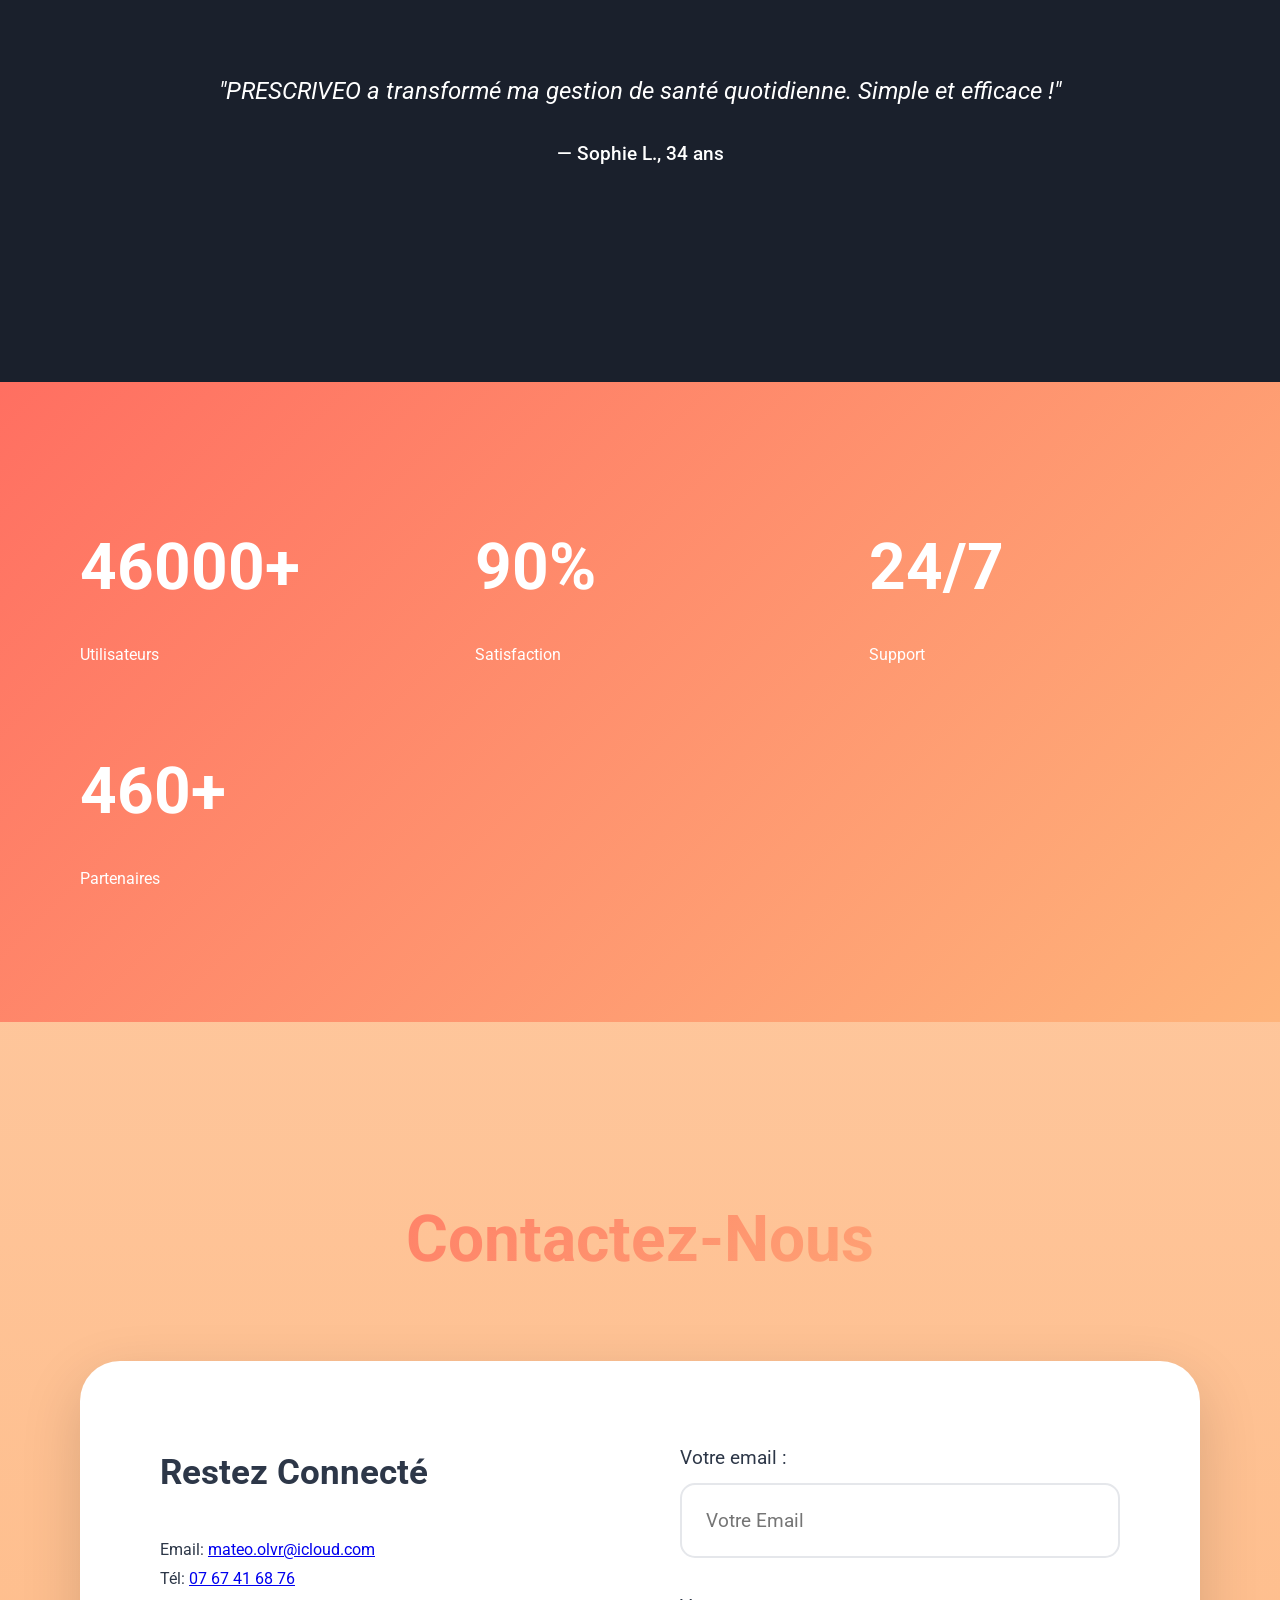
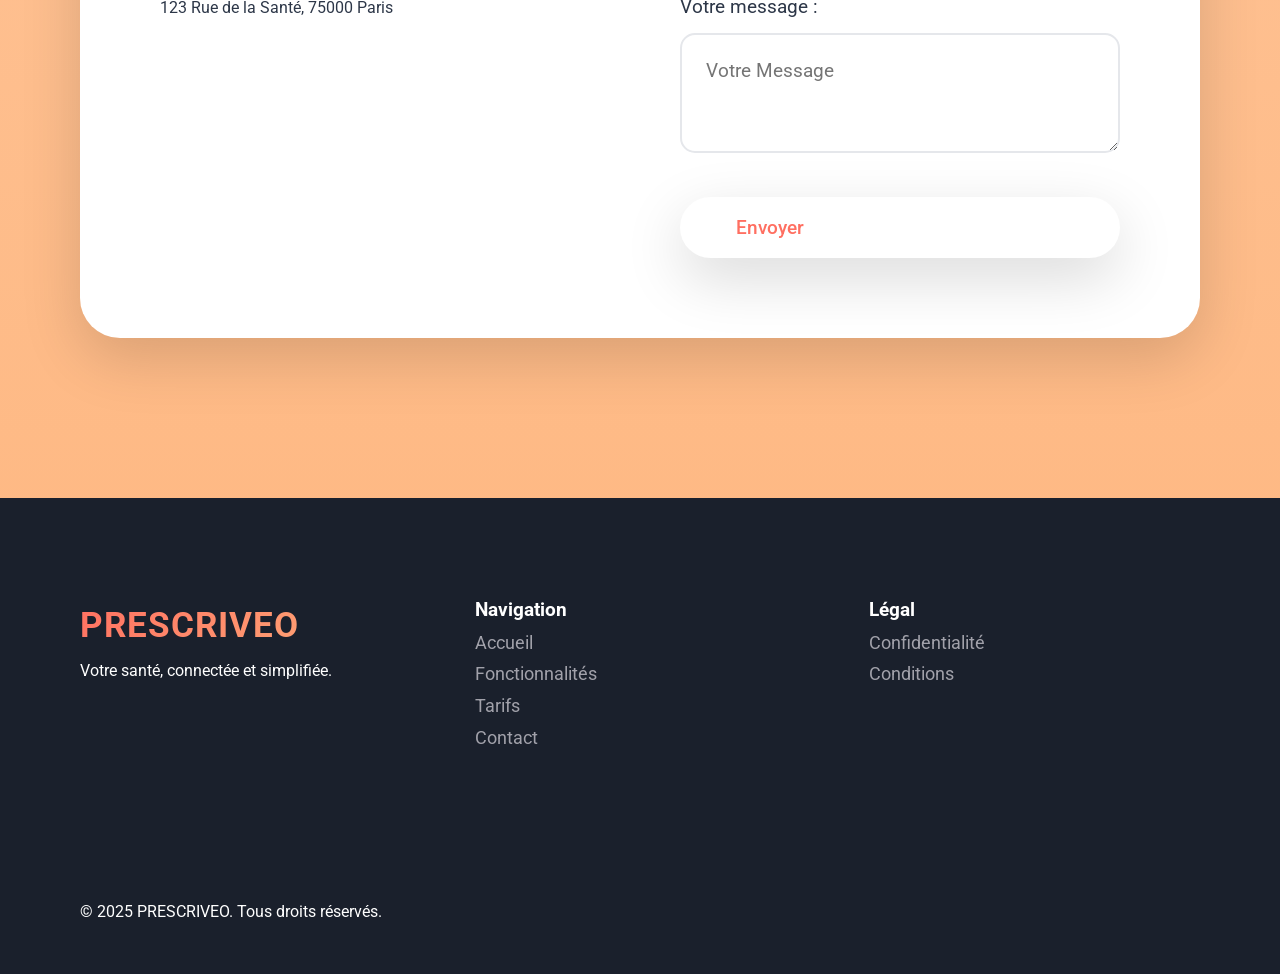
==== commit 041c7853: "Update index.html" ====
--- a/index.html
+++ b/index.html
@@ -194,6 +194,8 @@
             font-size: 1.2rem;
             transition: all 0.4s ease;
             box-shadow: var(--shadow);
+            border: none;
+            cursor: pointer;
         }
 
         .btn i {
@@ -431,11 +433,22 @@
             font-size: 2.2rem;
         }
 
+        .contact-form {
+            display: flex;
+            flex-direction: column;
+        }
+
+        .contact-form label {
+            margin-bottom: var(--spacing-md);
+            font-size: 1.2rem;
+            color: var(--text);
+        }
+
         .contact-form input,
         .contact-form textarea {
             width: 100%;
             padding: 1.5rem;
-            margin-bottom: var(--spacing-md);
+            margin-top: 0.5rem;
             border: 2px solid #e5e7eb;
             border-radius: 15px;
             font-size: 1.2rem;
@@ -447,6 +460,11 @@
             border-color: var(--primary);
             box-shadow: 0 0 15px rgba(255, 111, 97, 0.3);
             outline: none;
+        }
+
+        .contact-form textarea {
+            resize: vertical;
+            min-height: 120px;
         }
 
         /* Chatbot */
@@ -856,9 +874,14 @@
                 <p>123 Rue de la Santé, 75000 Paris</p>
             </div>
             <form class="contact-form" action="https://formspree.io/f/movjgznz" method="POST">
-                <input type="text" name="name" placeholder="Votre Nom" required aria-label="Nom">
-                <input type="email" name="email" placeholder="Votre Email" required aria-label="Email">
-                <textarea name="message" placeholder="Votre Message" rows="5" required aria-label="Message"></textarea>
+                <label>
+                    Votre email :
+                    <input type="email" name="email" placeholder="Votre Email" required aria-label="Email">
+                </label>
+                <label>
+                    Votre message :
+                    <textarea name="message" placeholder="Votre Message" required aria-label="Message"></textarea>
+                </label>
                 <button type="submit" class="btn">Envoyer <i class="fas fa-paper-plane"></i></button>
             </form>
         </div>
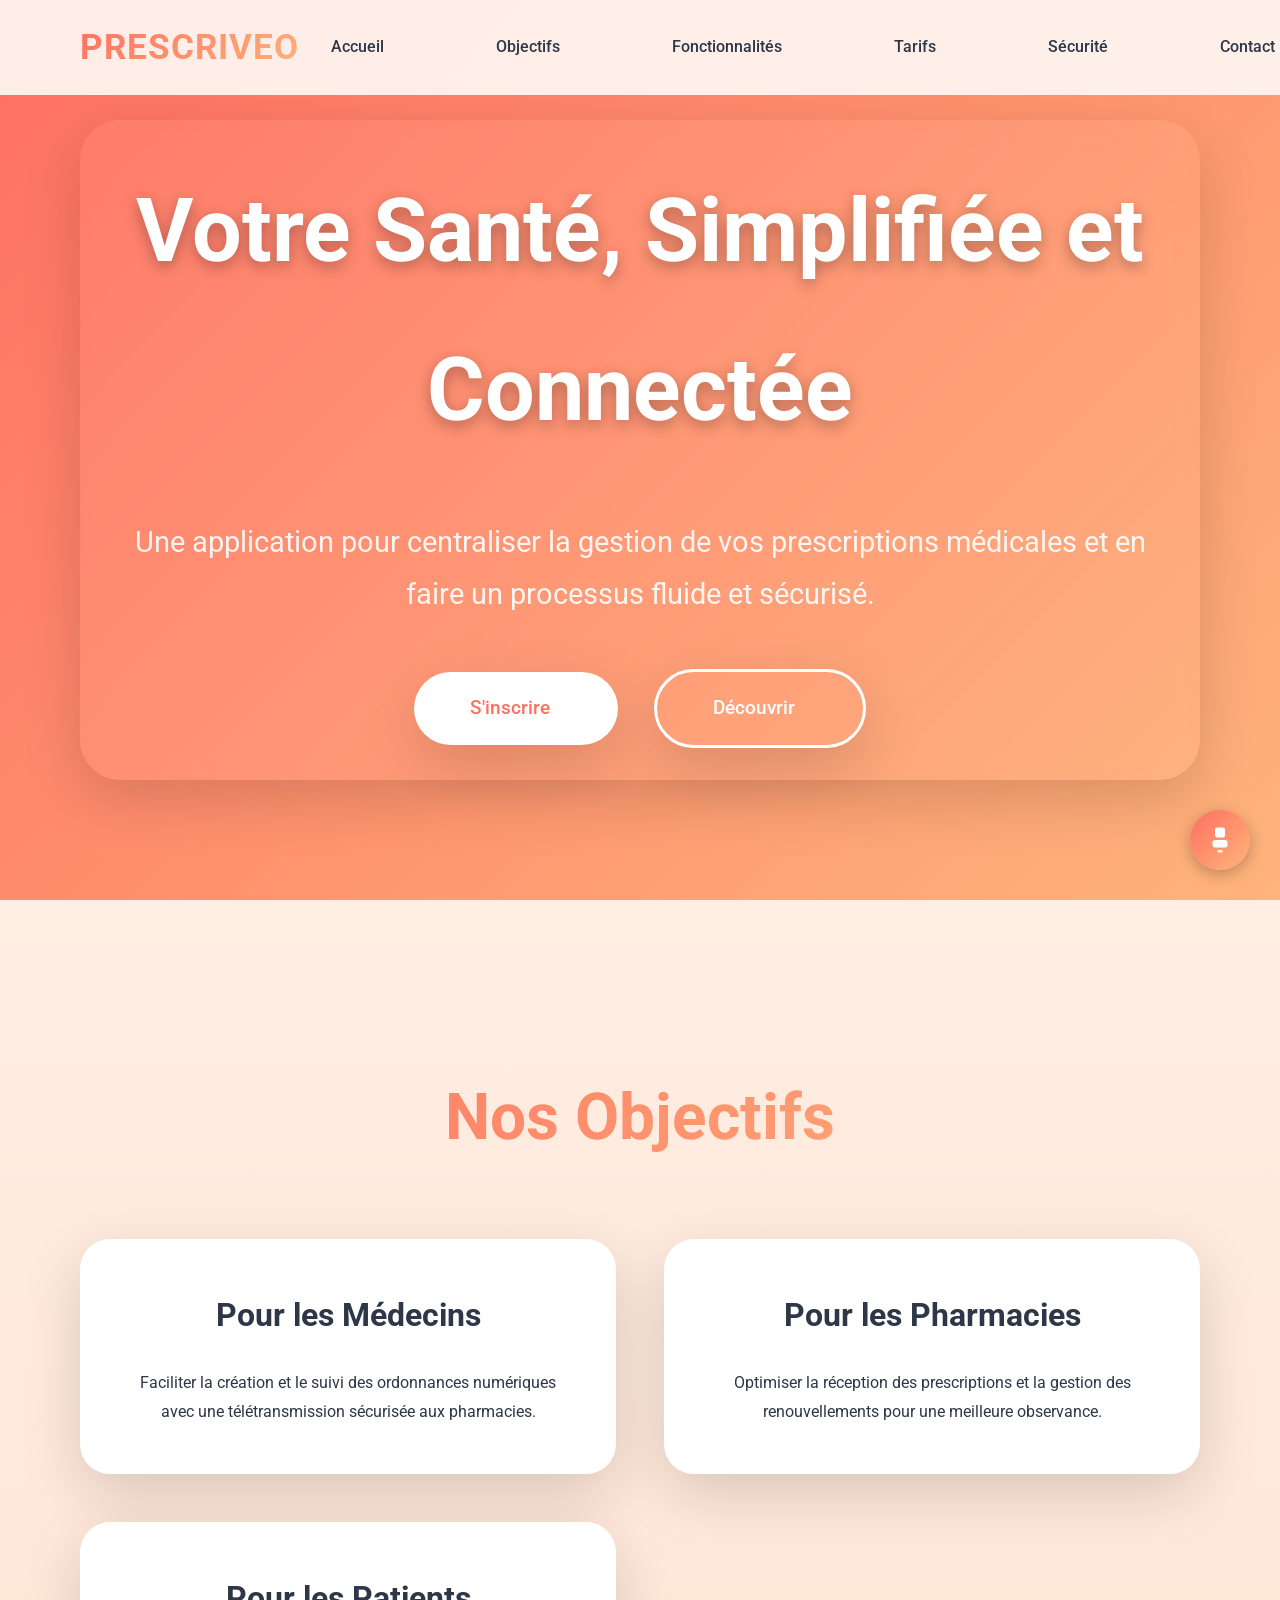
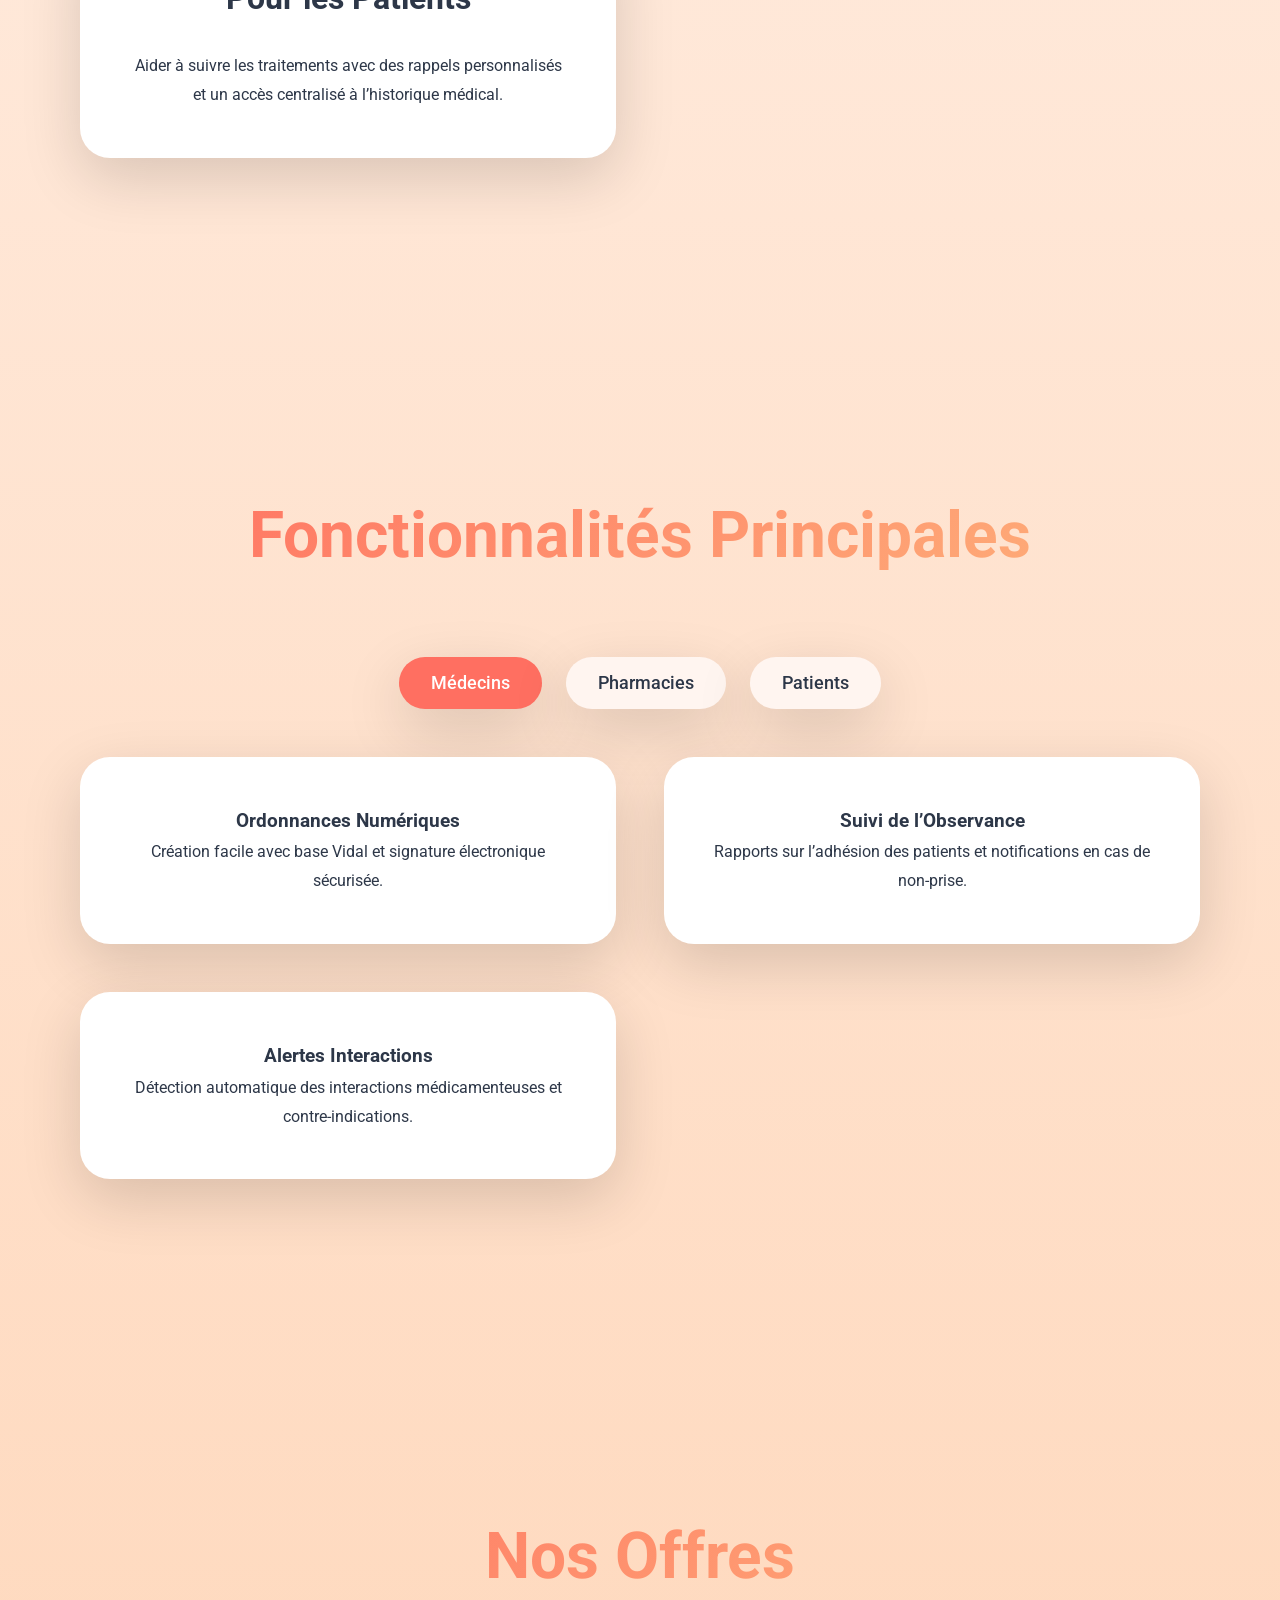
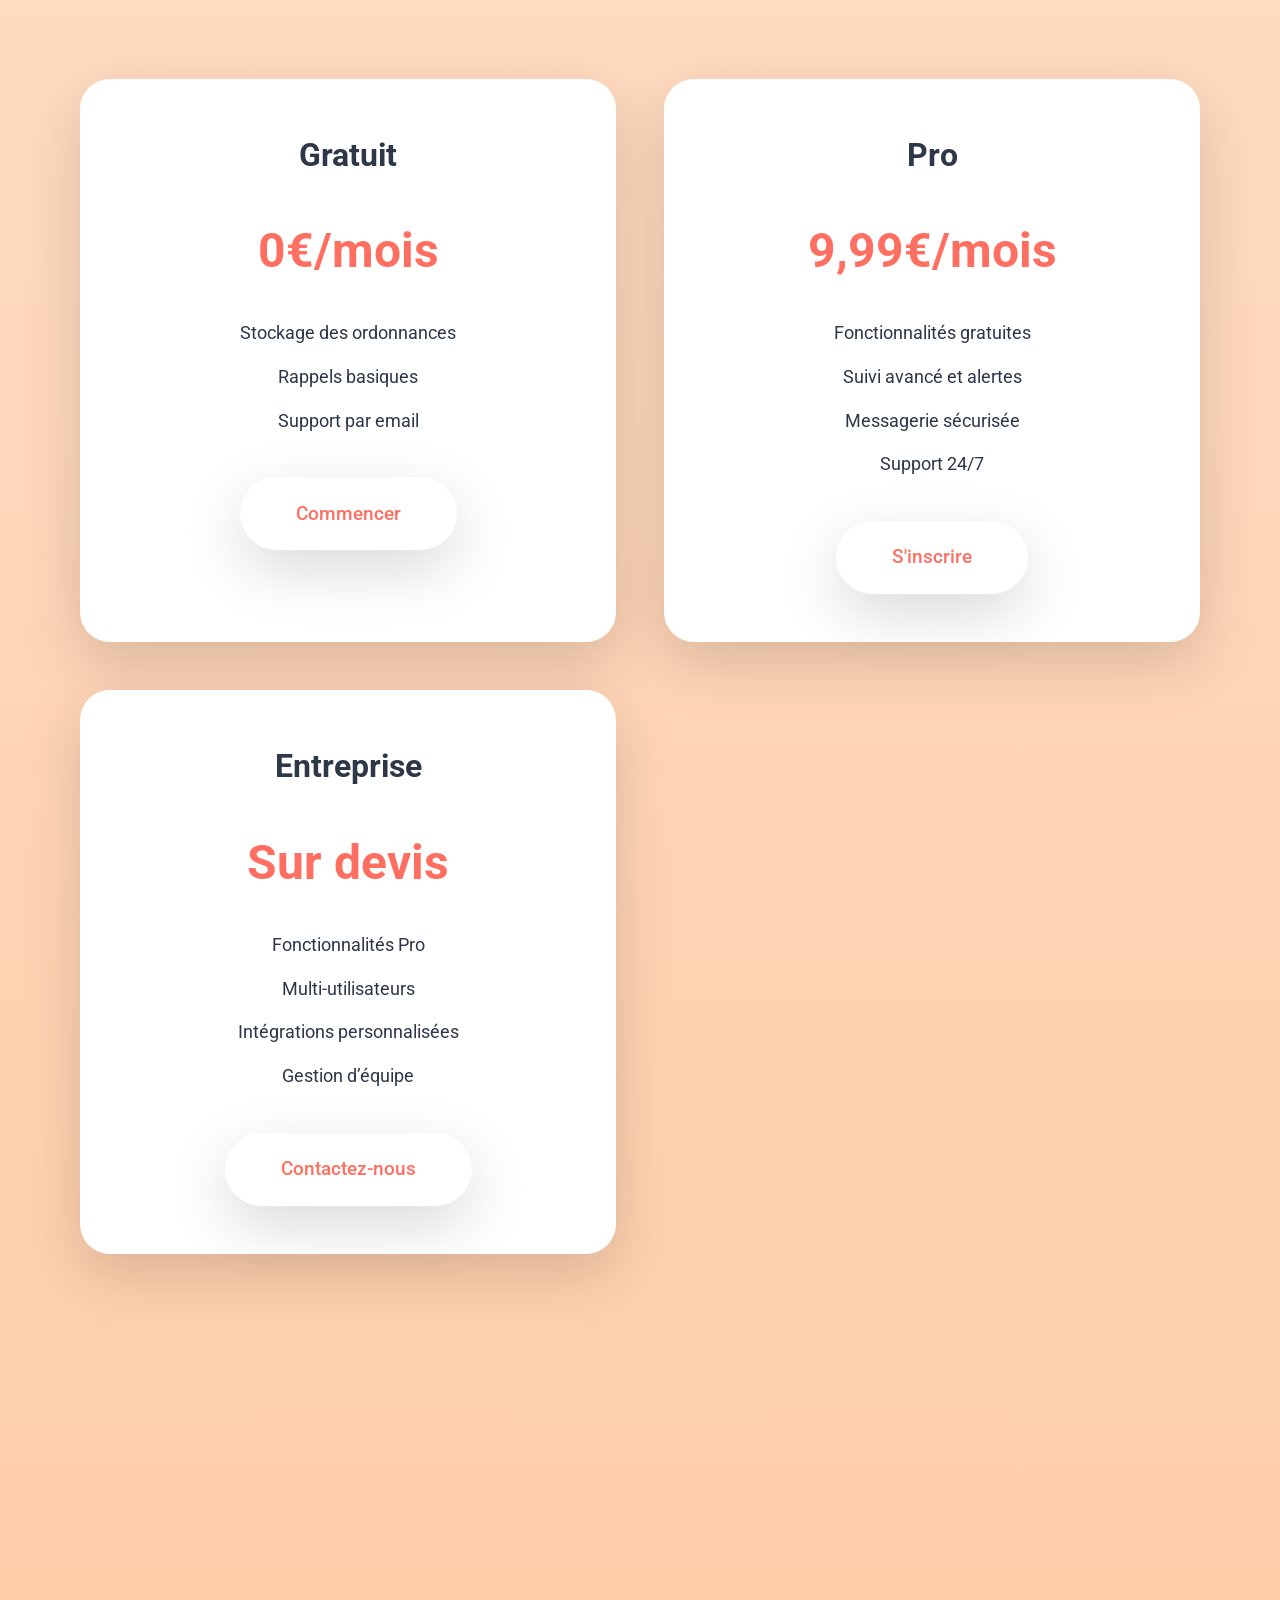
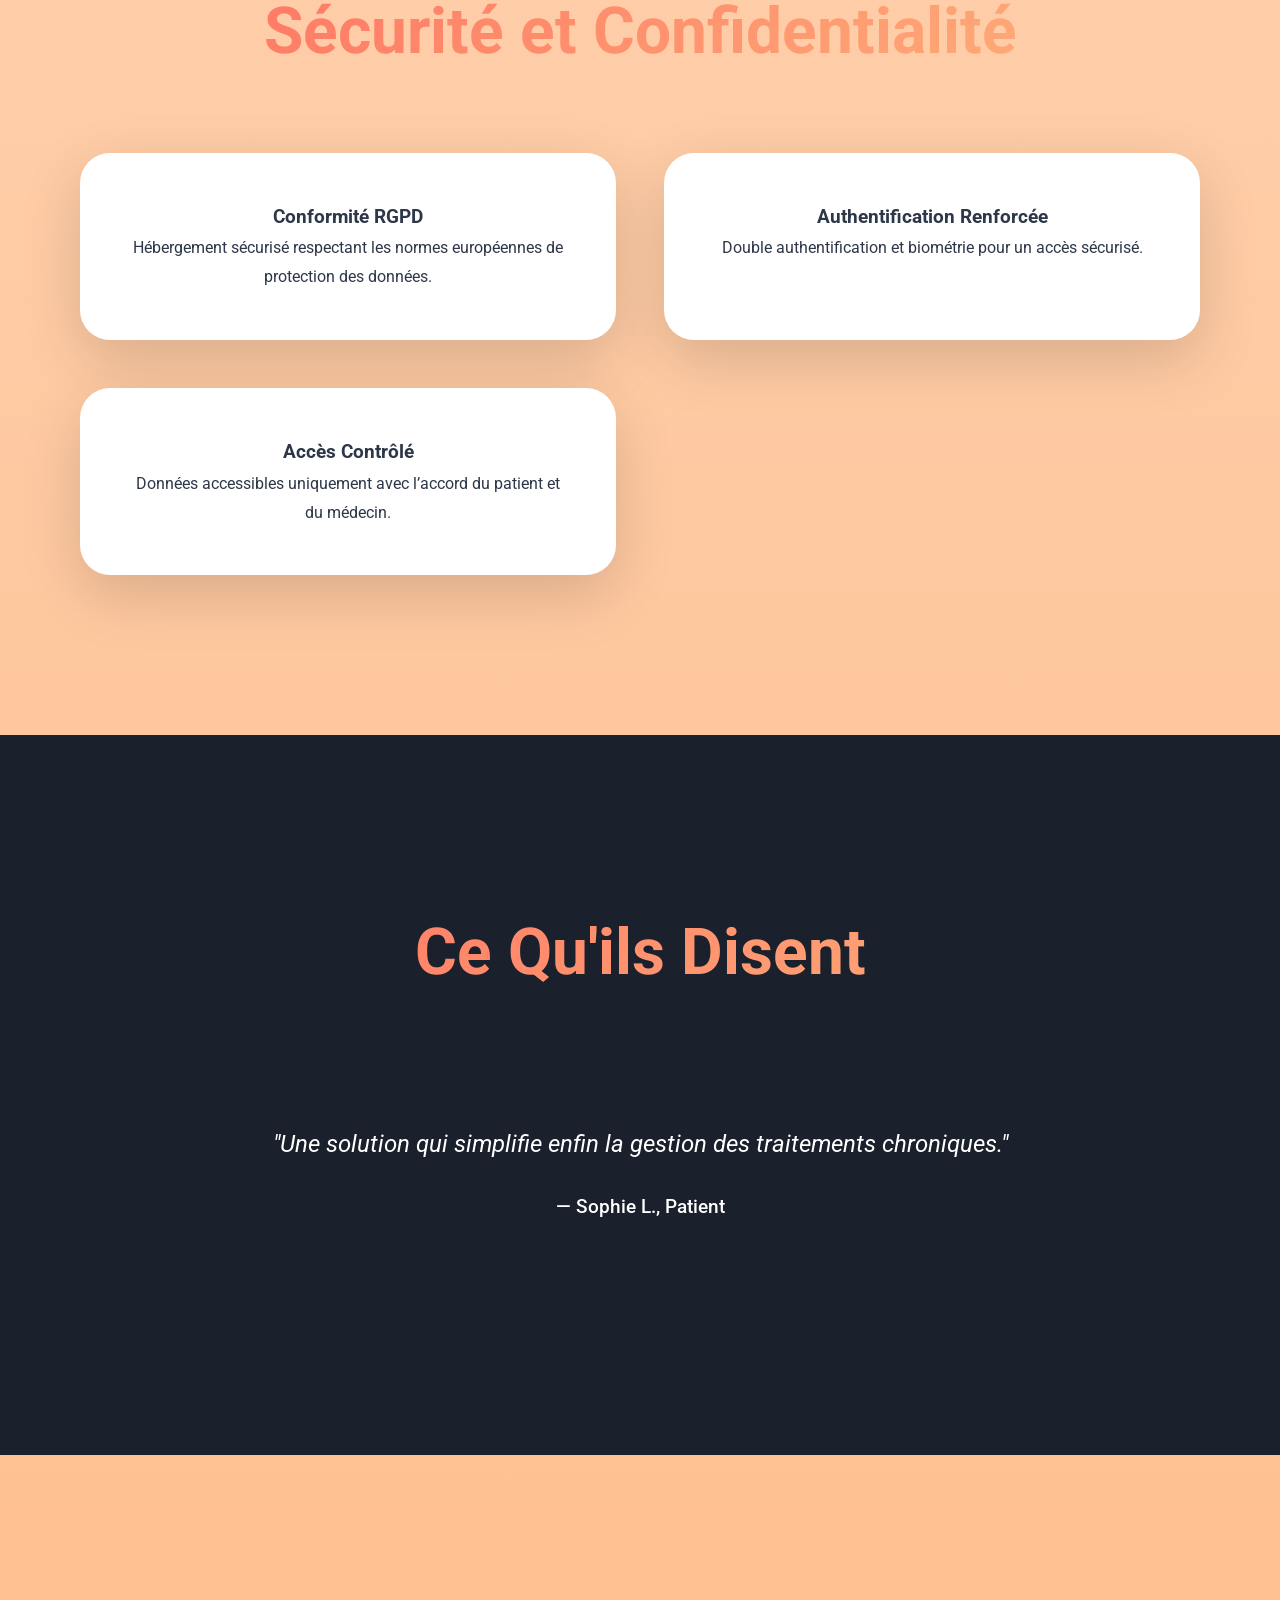
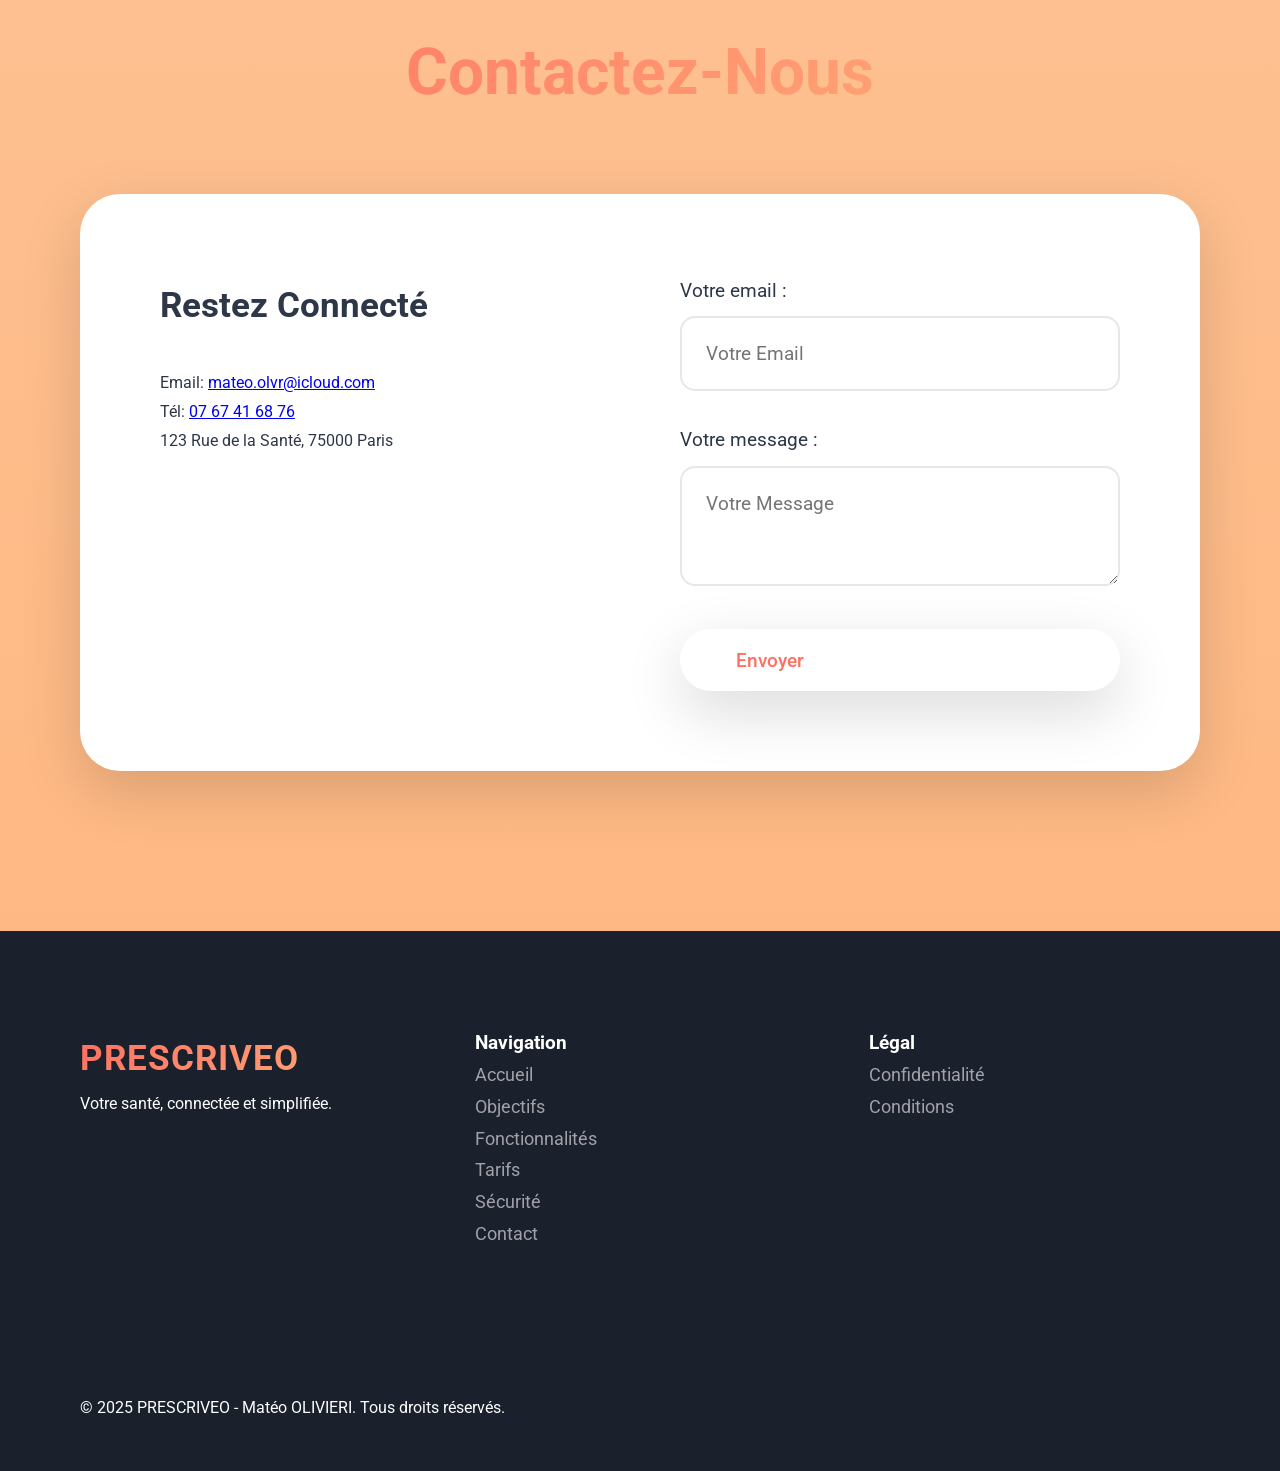
==== commit 31b38298: "Update index.html" ====
--- a/index.html
+++ b/index.html
@@ -5,19 +5,19 @@
     <meta name="viewport" content="width=device-width, initial-scale=1.0">
     <meta name="description" content="PRESCRIVEO - La révolution digitale de votre santé, connectée et personnalisée.">
     <meta name="keywords" content="santé digitale, ordonnances électroniques, suivi médical, application santé, bien-être">
-    <meta name="author" content="PRESCRIVEO Team">
+    <meta name="author" content="Matéo OLIVIERI">
     <meta name="robots" content="index, follow">
-    <title>PRESCRIVEO - Votre Santé Réinventée</title>
+    <title>PRESCRIVEO - Votre Santé Connectée</title>
     <link rel="icon" href="favicon.ico" type="image/x-icon">
     <link href="https://fonts.googleapis.com/css2?family=Roboto:wght@300;400;500;700&display=swap" rel="stylesheet">
     <style>
         :root {
-            --primary: #ff6f61;    /* Corail vif */
-            --secondary: #2d3748;  /* Gris foncé élégant */
-            --accent: #feb47b;     /* Pêche doux */
-            --light: #fff5f0;      /* Crème clair */
-            --dark: #1a202c;       /* Gris très foncé */
-            --text: #2d3748;       /* Gris foncé pour le texte */
+            --primary: #ff6f61;
+            --secondary: #2d3748;
+            --accent: #feb47b;
+            --light: #fff5f0;
+            --dark: #1a202c;
+            --text: #2d3748;
             --shadow: 0 20px 60px rgba(0, 0, 0, 0.15);
             --gradient: linear-gradient(135deg, #ff6f61 0%, #feb47b 100%);
             --body-gradient: linear-gradient(to bottom, #fff5f0 0%, #feb47b 100%);
@@ -55,7 +55,6 @@
             animation: fadeInBody 1s ease-in;
         }
 
-        /* Header */
         header {
             position: fixed;
             width: 100%;
@@ -130,7 +129,6 @@
             transform: rotate(90deg);
         }
 
-        /* Hero */
         .hero {
             min-height: 100vh;
             background: var(--gradient);
@@ -143,20 +141,6 @@
             color: white;
             padding: 5rem;
             animation: heroFade 1.5s ease-in;
-        }
-
-        .hero-background {
-            position: absolute;
-            top: 0;
-            left: 0;
-            width: 100%;
-            height: 100%;
-            object-fit: cover;
-            opacity: 0.15;
-            z-index: 1;
-            filter: blur(5px);
-            transform: scale(1.1);
-            animation: zoomIn 20s infinite alternate;
         }
 
         .hero-content {
@@ -226,7 +210,6 @@
             color: var(--primary);
         }
 
-        /* Sections avec Onglets */
         .section {
             padding: 10rem 5rem;
             max-width: 1600px;
@@ -288,13 +271,13 @@
             opacity: 1;
         }
 
-        .features-grid, .pricing-grid {
+        .features-grid, .pricing-grid, .objectives-grid {
             display: grid;
             grid-template-columns: repeat(auto-fit, minmax(350px, 1fr));
             gap: var(--spacing-lg);
         }
 
-        .feature-card, .pricing-card {
+        .feature-card, .pricing-card, .objective-card {
             background: white;
             padding: var(--spacing-lg);
             border-radius: 30px;
@@ -303,24 +286,12 @@
             transition: all 0.5s ease;
         }
 
-        .feature-card:hover, .pricing-card:hover {
+        .feature-card:hover, .pricing-card:hover, .objective-card:hover {
             transform: translateY(-15px);
             box-shadow: 0 30px 60px rgba(255, 111, 97, 0.2);
         }
 
-        .feature-card svg {
-            width: 4rem;
-            height: 4rem;
-            fill: var(--primary);
-            margin-bottom: var(--spacing-md);
-            transition: transform 0.3s ease;
-        }
-
-        .feature-card:hover svg {
-            transform: scale(1.2);
-        }
-
-        .pricing-card h3 {
+        .pricing-card h3, .objective-card h3 {
             font-size: var(--font-size-lg);
             margin-bottom: 1.5rem;
             color: var(--secondary);
@@ -333,17 +304,16 @@
             margin-bottom: 1.5rem;
         }
 
-        .pricing-card ul {
+        .pricing-card ul, .feature-card ul, .objective-card ul {
             list-style: none;
             margin-bottom: 2.5rem;
         }
 
-        .pricing-card ul li {
+        .pricing-card ul li, .feature-card ul li, .objective-card ul li {
             margin: 0.75rem 0;
             font-size: 1.1rem;
         }
 
-        /* Testimonials */
         .testimonials {
             background: var(--dark);
             color: white;
@@ -356,7 +326,7 @@
             margin: 0 auto;
             position: relative;
             overflow: hidden;
-            height: 200px;
+            height: 220px;
         }
 
         .testimonial {
@@ -390,7 +360,6 @@
             font-weight: 500;
         }
 
-        /* Stats */
         .stats {
             background: var(--gradient);
             color: white;
@@ -411,7 +380,6 @@
             margin-bottom: 1rem;
         }
 
-        /* Contact */
         .contact-container {
             display: grid;
             grid-template-columns: 1fr 1fr;
@@ -467,7 +435,6 @@
             min-height: 120px;
         }
 
-        /* Chatbot */
         .chatbot-toggle {
             position: fixed;
             bottom: 30px;
@@ -577,7 +544,6 @@
             outline-offset: 2px;
         }
 
-        /* Footer */
         footer {
             background: var(--dark);
             color: white;
@@ -621,7 +587,6 @@
             outline: none;
         }
 
-        /* Responsive */
         @media (max-width: 1024px) {
             .contact-container {
                 grid-template-columns: 1fr;
@@ -669,11 +634,13 @@
                 align-items: center;
                 gap: 1rem;
             }
+            .testimonial-slider {
+                height: 250px;
+            }
         }
 
         @keyframes fadeInBody { from { opacity: 0; } to { opacity: 1; } }
         @keyframes heroFade { from { opacity: 0; transform: scale(1.1); } to { opacity: 1; transform: scale(1); } }
-        @keyframes zoomIn { from { transform: scale(1.1); } to { transform: scale(1.2); } }
         @keyframes bounce {
             0%, 20%, 50%, 80%, 100% { transform: translateY(0); }
             40% { transform: translateY(-10px); }
@@ -699,9 +666,10 @@
             <nav role="navigation">
                 <ul>
                     <li><a href="#accueil">Accueil</a></li>
+                    <li><a href="#objectifs">Objectifs</a></li>
                     <li><a href="#fonctionnalites">Fonctionnalités</a></li>
-                    <li><a href="#pricing">Tarifs</a></li>
-                    <li><a href="#temoignages">Témoignages</a></li>
+                    <li><a href="#tarifs">Tarifs</a></li>
+                    <li><a href="#securite">Sécurité</a></li>
                     <li><a href="#contact">Contact</a></li>
                 </ul>
             </nav>
@@ -710,155 +678,166 @@
 
     <!-- Hero -->
     <section class="hero" id="accueil">
-        <img src="https://source.unsplash.com/1920x1080/?healthcare,tech" loading="lazy" class="hero-background" alt="Fond technologique santé">
         <div class="hero-content">
-            <h1>Révolutionnez Votre Santé</h1>
-            <p>Une solution digitale innovante pour un bien-être connecté et personnalisé.</p>
+            <h1>Votre Santé, Simplifiée et Connectée</h1>
+            <p>Une application pour centraliser la gestion de vos prescriptions médicales et en faire un processus fluide et sécurisé.</p>
             <div>
-                <a href="#pricing" class="btn">S'inscrire <i class="fas fa-user-plus"></i></a>
+                <a href="#tarifs" class="btn">S'inscrire <i class="fas fa-user-plus"></i></a>
                 <a href="#fonctionnalites" class="btn secondary">Découvrir <i class="fas fa-arrow-right"></i></a>
             </div>
         </div>
     </section>
 
-    <!-- Features avec Onglets -->
+    <!-- Objectifs -->
+    <section class="section" id="objectifs">
+        <h2 class="section-title">Nos Objectifs</h2>
+        <div class="objectives-grid">
+            <div class="objective-card">
+                <h3>Pour les Médecins</h3>
+                <p>Faciliter la création et le suivi des ordonnances numériques avec une télétransmission sécurisée aux pharmacies.</p>
+            </div>
+            <div class="objective-card">
+                <h3>Pour les Pharmacies</h3>
+                <p>Optimiser la réception des prescriptions et la gestion des renouvellements pour une meilleure observance.</p>
+            </div>
+            <div class="objective-card">
+                <h3>Pour les Patients</h3>
+                <p>Aider à suivre les traitements avec des rappels personnalisés et un accès centralisé à l’historique médical.</p>
+            </div>
+        </div>
+    </section>
+
+    <!-- Fonctionnalités -->
     <section class="section" id="fonctionnalites">
-        <h2 class="section-title">Nos Fonctionnalités</h2>
+        <h2 class="section-title">Fonctionnalités Principales</h2>
         <div class="tabs">
-            <button class="tab-btn active" data-tab="tab1">Ordonnances</button>
-            <button class="tab-btn" data-tab="tab2">Rappels</button>
-            <button class="tab-btn" data-tab="tab3">Suivi</button>
-            <button class="tab-btn" data-tab="tab4">Analyse</button>
-        </div>
-        <div class="tab-content active" id="tab1">
+            <button class="tab-btn active" data-tab="medecins">Médecins</button>
+            <button class="tab-btn" data-tab="pharmacies">Pharmacies</button>
+            <button class="tab-btn" data-tab="patients">Patients</button>
+        </div>
+        <div class="tab-content active" id="medecins">
             <div class="features-grid">
                 <div class="feature-card">
-                    <svg viewBox="0 0 24 24"><path d="M12 2a4 4 0 00-4 4v4h8V6a4 4 0 00-4-4zm-2 10v6h4v-6h-4zm-6 6v4h16v-4H4z"/></svg>
-                    <h3>Ordonnances Digitales</h3>
-                    <p>Accédez et gérez vos prescriptions en ligne avec une sécurité optimale.</p>
+                    <h3>Ordonnances Numériques</h3>
+                    <p>Création facile avec base Vidal et signature électronique sécurisée.</p>
                 </div>
-            </div>
-        </div>
-        <div class="tab-content" id="tab2">
+                <div class="feature-card">
+                    <h3>Suivi de l’Observance</h3>
+                    <p>Rapports sur l’adhésion des patients et notifications en cas de non-prise.</p>
+                </div>
+                <div class="feature-card">
+                    <h3>Alertes Interactions</h3>
+                    <p>Détection automatique des interactions médicamenteuses et contre-indications.</p>
+                </div>
+            </div>
+        </div>
+        <div class="tab-content" id="pharmacies">
             <div class="features-grid">
                 <div class="feature-card">
-                    <svg viewBox="0 0 24 24"><path d="M12 2a10 10 0 00-10 10h2a8 8 0 018-8v-2zm0 4v6l4 2-1 2-5-2V6h2z"/></svg>
-                    <h3>Rappels Intelligents</h3>
-                    <p>Notifications personnalisées pour ne jamais oublier vos médicaments.</p>
+                    <h3>Réception Numérique</h3>
+                    <p>Ordonnances envoyées directement par les médecins avec validation rapide.</p>
                 </div>
-            </div>
-        </div>
-        <div class="tab-content" id="tab3">
+                <div class="feature-card">
+                    <h3>Gestion des Renouvellements</h3>
+                    <p>Rappels automatisés pour les patients et suivi des stocks en temps réel.</p>
+                </div>
+                <div class="feature-card">
+                    <h3>Messagerie Sécurisée</h3>
+                    <p>Communication directe avec médecins et patients pour clarifications.</p>
+                </div>
+            </div>
+        </div>
+        <div class="tab-content" id="patients">
             <div class="features-grid">
                 <div class="feature-card">
-                    <svg viewBox="0 0 24 24"><path d="M12 2a4 4 0 00-4 4v4h8V6a4 4 0 00-4-4zm0 8v6h4v-6h-4z"/></svg>
-                    <h3>Suivi Médical</h3>
-                    <p>Connectez-vous avec vos professionnels de santé en temps réel.</p>
+                    <h3>Rappels Personnalisés</h3>
+                    <p>Notifications pour les prises et renouvellements de médicaments.</p>
                 </div>
-            </div>
-        </div>
-        <div class="tab-content" id="tab4">
-            <div class="features-grid">
                 <div class="feature-card">
-                    <svg viewBox="0 0 24 24"><path d="M3 18h18v-2H3v2zm0-5h18v-2H3v2zm0-7v2h18V6H3z"/></svg>
-                    <h3>Analyse Santé</h3>
-                    <p>Visualisez vos progrès grâce à des rapports détaillés et intuitifs.</p>
+                    <h3>Historique Médical</h3>
+                    <p>Stockage sécurisé des ordonnances et journal des effets secondaires.</p>
                 </div>
+                <div class="feature-card">
+                    <h3>Mode Voyage</h3>
+                    <p>Rappels adaptés aux fuseaux horaires pour les déplacements.</p>
+                </div>
             </div>
         </div>
     </section>
 
-    <!-- Pricing avec Onglets -->
-    <section class="section" id="pricing">
+    <!-- Tarifs -->
+    <section class="section" id="tarifs">
         <h2 class="section-title">Nos Offres</h2>
-        <div class="tabs">
-            <button class="tab-btn active" data-tab="price1">Gratuit</button>
-            <button class="tab-btn" data-tab="price2">Pro</button>
-            <button class="tab-btn" data-tab="price3">Entreprise</button>
-        </div>
-        <div class="tab-content active" id="price1">
-            <div class="pricing-grid">
-                <div class="pricing-card">
-                    <h3>Gratuit</h3>
-                    <div class="price">0€/mois</div>
-                    <ul>
-                        <li>Ordonnances digitales</li>
-                        <li>Rappels basiques</li>
-                        <li>Support par email</li>
-                    </ul>
-                    <a href="#contact" class="btn">Commencer</a>
-                </div>
-            </div>
-        </div>
-        <div class="tab-content" id="price2">
-            <div class="pricing-grid">
-                <div class="pricing-card">
-                    <h3>Pro</h3>
-                    <div class="price">9,99€/mois</div>
-                    <ul>
-                        <li>Toutes les fonctionnalités gratuites</li>
-                        <li>Suivi médical avancé</li>
-                        <li>Analyse santé détaillée</li>
-                        <li>Support 24/7</li>
-                    </ul>
-                    <a href="#contact" class="btn">S'inscrire</a>
-                </div>
-            </div>
-        </div>
-        <div class="tab-content" id="price3">
-            <div class="pricing-grid">
-                <div class="pricing-card">
-                    <h3>Entreprise</h3>
-                    <div class="price">Sur devis</div>
-                    <ul>
-                        <li>Toutes les fonctionnalités Pro</li>
-                        <li>Accès multi-utilisateurs</li>
-                        <li>Intégrations personnalisées</li>
-                        <li>Gestion d’équipe</li>
-                    </ul>
-                    <a href="#contact" class="btn">Contactez-nous</a>
-                </div>
+        <div class="pricing-grid">
+            <div class="pricing-card">
+                <h3>Gratuit</h3>
+                <div class="price">0€/mois</div>
+                <ul>
+                    <li>Stockage des ordonnances</li>
+                    <li>Rappels basiques</li>
+                    <li>Support par email</li>
+                </ul>
+                <a href="#contact" class="btn">Commencer</a>
+            </div>
+            <div class="pricing-card">
+                <h3>Pro</h3>
+                <div class="price">9,99€/mois</div>
+                <ul>
+                    <li>Fonctionnalités gratuites</li>
+                    <li>Suivi avancé et alertes</li>
+                    <li>Messagerie sécurisée</li>
+                    <li>Support 24/7</li>
+                </ul>
+                <a href="#contact" class="btn">S'inscrire</a>
+            </div>
+            <div class="pricing-card">
+                <h3>Entreprise</h3>
+                <div class="price">Sur devis</div>
+                <ul>
+                    <li>Fonctionnalités Pro</li>
+                    <li>Multi-utilisateurs</li>
+                    <li>Intégrations personnalisées</li>
+                    <li>Gestion d’équipe</li>
+                </ul>
+                <a href="#contact" class="btn">Contactez-nous</a>
             </div>
         </div>
     </section>
 
-    <!-- Testimonials -->
+    <!-- Sécurité -->
+    <section class="section" id="securite">
+        <h2 class="section-title">Sécurité et Confidentialité</h2>
+        <div class="features-grid">
+            <div class="feature-card">
+                <h3>Conformité RGPD</h3>
+                <p>Hébergement sécurisé respectant les normes européennes de protection des données.</p>
+            </div>
+            <div class="feature-card">
+                <h3>Authentification Renforcée</h3>
+                <p>Double authentification et biométrie pour un accès sécurisé.</p>
+            </div>
+            <div class="feature-card">
+                <h3>Accès Contrôlé</h3>
+                <p>Données accessibles uniquement avec l’accord du patient et du médecin.</p>
+            </div>
+        </div>
+    </section>
+
+    <!-- Témoignages -->
     <section class="testimonials" id="temoignages">
         <h2 class="section-title">Ce Qu'ils Disent</h2>
         <div class="testimonial-slider">
             <div class="testimonial active">
-                <p>"PRESCRIVEO a transformé ma gestion de santé quotidienne. Simple et efficace !"</p>
-                <h4>— Sophie L., 34 ans</h4>
+                <p>"Une solution qui simplifie enfin la gestion des traitements chroniques."</p>
+                <h4>— Sophie L., Patient</h4>
             </div>
             <div class="testimonial">
-                <p>"Un outil indispensable pour rester organisé et en bonne santé."</p>
-                <h4>— Marc D., 52 ans</h4>
+                <p>"Un outil précieux pour suivre mes patients en temps réel."</p>
+                <h4>— Dr. Marc D., Médecin</h4>
             </div>
             <div class="testimonial">
-                <p>"Le suivi médical en ligne est un game-changer pour moi."</p>
-                <h4>— Amina K., 28 ans</h4>
-            </div>
-        </div>
-    </section>
-
-    <!-- Stats -->
-    <section class="stats" id="stats">
-        <div class="stats-grid">
-            <div class="stat-item">
-                <h3 data-count="50000">50K+</h3>
-                <p>Utilisateurs</p>
-            </div>
-            <div class="stat-item">
-                <h3 data-count="98">98%</h3>
-                <p>Satisfaction</p>
-            </div>
-            <div class="stat-item">
-                <h3>24/7</h3>
-                <p>Support</p>
-            </div>
-            <div class="stat-item">
-                <h3 data-count="500">500+</h3>
-                <p>Partenaires</p>
+                <p>"Les renouvellements sont maintenant plus rapides et organisés."</p>
+                <h4>— Amina K., Pharmacienne</h4>
             </div>
         </div>
     </section>
@@ -897,8 +876,10 @@
             <div>
                 <h3>Navigation</h3>
                 <p><a href="#accueil">Accueil</a></p>
+                <p><a href="#objectifs">Objectifs</a></p>
                 <p><a href="#fonctionnalites">Fonctionnalités</a></p>
-                <p><a href="#pricing">Tarifs</a></p>
+                <p><a href="#tarifs">Tarifs</a></p>
+                <p><a href="#securite">Sécurité</a></p>
                 <p><a href="#contact">Contact</a></p>
             </div>
             <div>
@@ -912,7 +893,7 @@
             <a href="https://twitter.com" aria-label="Twitter"><i class="fab fa-twitter"></i></a>
             <a href="https://instagram.com" aria-label="Instagram"><i class="fab fa-instagram"></i></a>
         </div>
-        <p>© 2025 PRESCRIVEO. Tous droits réservés.</p>
+        <p>© 2025 PRESCRIVEO - Matéo OLIVIERI. Tous droits réservés.</p>
     </footer>
 
     <!-- Chatbot -->
@@ -932,13 +913,11 @@
     </div>
 
     <script>
-        // Header scroll effect
         const header = document.querySelector('header');
         window.addEventListener('scroll', () => {
             header.classList.toggle('scrolled', window.scrollY > 50);
         });
 
-        // Menu toggle
         const menuBtn = document.querySelector('.menu-btn');
         const nav = document.querySelector('nav ul');
         menuBtn.addEventListener('click', () => {
@@ -946,7 +925,6 @@
             menuBtn.innerHTML = nav.classList.contains('active') ? '<i class="fas fa-times"></i>' : '<i class="fas fa-bars"></i>';
         });
 
-        // Smooth scroll
         document.querySelectorAll('a[href^="#"]').forEach(anchor => {
             anchor.addEventListener('click', e => {
                 e.preventDefault();
@@ -956,14 +934,12 @@
             });
         });
 
-        // Dark mode toggle
         const themeToggle = document.querySelector('.theme-toggle');
         themeToggle.addEventListener('click', () => {
             document.body.dataset.theme = document.body.dataset.theme === 'dark' ? '' : 'dark';
             themeToggle.innerHTML = document.body.dataset.theme === 'dark' ? '<i class="fas fa-sun"></i>' : '<i class="fas fa-moon"></i>';
         });
 
-        // Form handling with Formspree
         const form = document.querySelector('.contact-form');
         form.addEventListener('submit', async e => {
             e.preventDefault();
@@ -993,7 +969,6 @@
             }
         });
 
-        // Animation Observer
         const observer = new IntersectionObserver(entries => {
             entries.forEach(entry => {
                 if (entry.isIntersecting) {
@@ -1005,7 +980,7 @@
             });
         }, { threshold: 0.2 });
 
-        document.querySelectorAll('.feature-card, .stat-item, .pricing-card').forEach(el => {
+        document.querySelectorAll('.feature-card, .stat-item, .pricing-card, .objective-card').forEach(el => {
             el.style.opacity = '0';
             el.style.transform = 'translateY(30px)';
             el.style.transition = 'all 0.6s ease';
@@ -1016,7 +991,6 @@
         style.textContent = '.visible { opacity: 1 !important; transform: translateY(0) !important; }';
         document.head.appendChild(style);
 
-        // Animate stats count (once only)
         function animateCount(element) {
             if (element.dataset.animated) return;
             const target = parseInt(element.dataset.count);
@@ -1033,7 +1007,6 @@
             }, 20);
         }
 
-        // Testimonial Slider
         const testimonials = document.querySelectorAll('.testimonial');
         let currentTestimonial = 0;
 
@@ -1046,7 +1019,6 @@
         }
         setInterval(rotateTestimonials, 5000);
 
-        // Tabs Handling
         document.querySelectorAll('.tabs').forEach(tabContainer => {
             const buttons = tabContainer.querySelectorAll('.tab-btn');
             const contents = tabContainer.nextElementSibling.querySelectorAll('.tab-content');
@@ -1060,7 +1032,6 @@
             });
         });
 
-        // Chatbot Module
         const Chatbot = {
             elements: {
                 toggle: document.getElementById('chatbot-toggle'),
@@ -1070,12 +1041,12 @@
             },
             responses: {
                 'tarifs': 'Nos tarifs : Gratuit - 0€ | Pro - 9,99€/mois | Entreprise - sur devis. Plus de détails dans la section "Tarifs".',
-                'fonctionnalités': 'Nous offrons : ordonnances digitales, rappels intelligents, suivi médical en temps réel, et analyses de santé personnalisées.',
+                'fonctionnalités': 'Nous offrons des outils pour médecins (ordonnances numériques, suivi), pharmacies (gestion, renouvellements) et patients (rappels, historique).',
                 'contact': 'Contactez-nous à mateo.olvr@icloud.com ou au 07 67 41 68 76.',
-                'aide': 'Je suis là pour vous guider ! Choisissez une option ci-dessous ou consultez notre site.',
+                'sécurité': 'Conformité RGPD, double authentification et accès contrôlé pour protéger vos données.',
                 'au revoir': 'À bientôt ! Le chatbot va se fermer dans un instant.'
             },
-            options: ['Tarifs', 'Fonctionnalités', 'Contact', 'Aide', 'Au revoir'],
+            options: ['Tarifs', 'Fonctionnalités', 'Contact', 'Sécurité', 'Au revoir'],
 
             init() {
                 this.elements.toggle.addEventListener('click', () => this.open());
@@ -1095,7 +1066,7 @@
                 msgDiv.textContent = message;
                 this.elements.body.appendChild(msgDiv);
                 this.elements.body.scrollTop = this.elements.body.scrollHeight;
-                this.displayOptions(); // Persist options after each message
+                this.displayOptions();
             },
 
             displayOptions() {
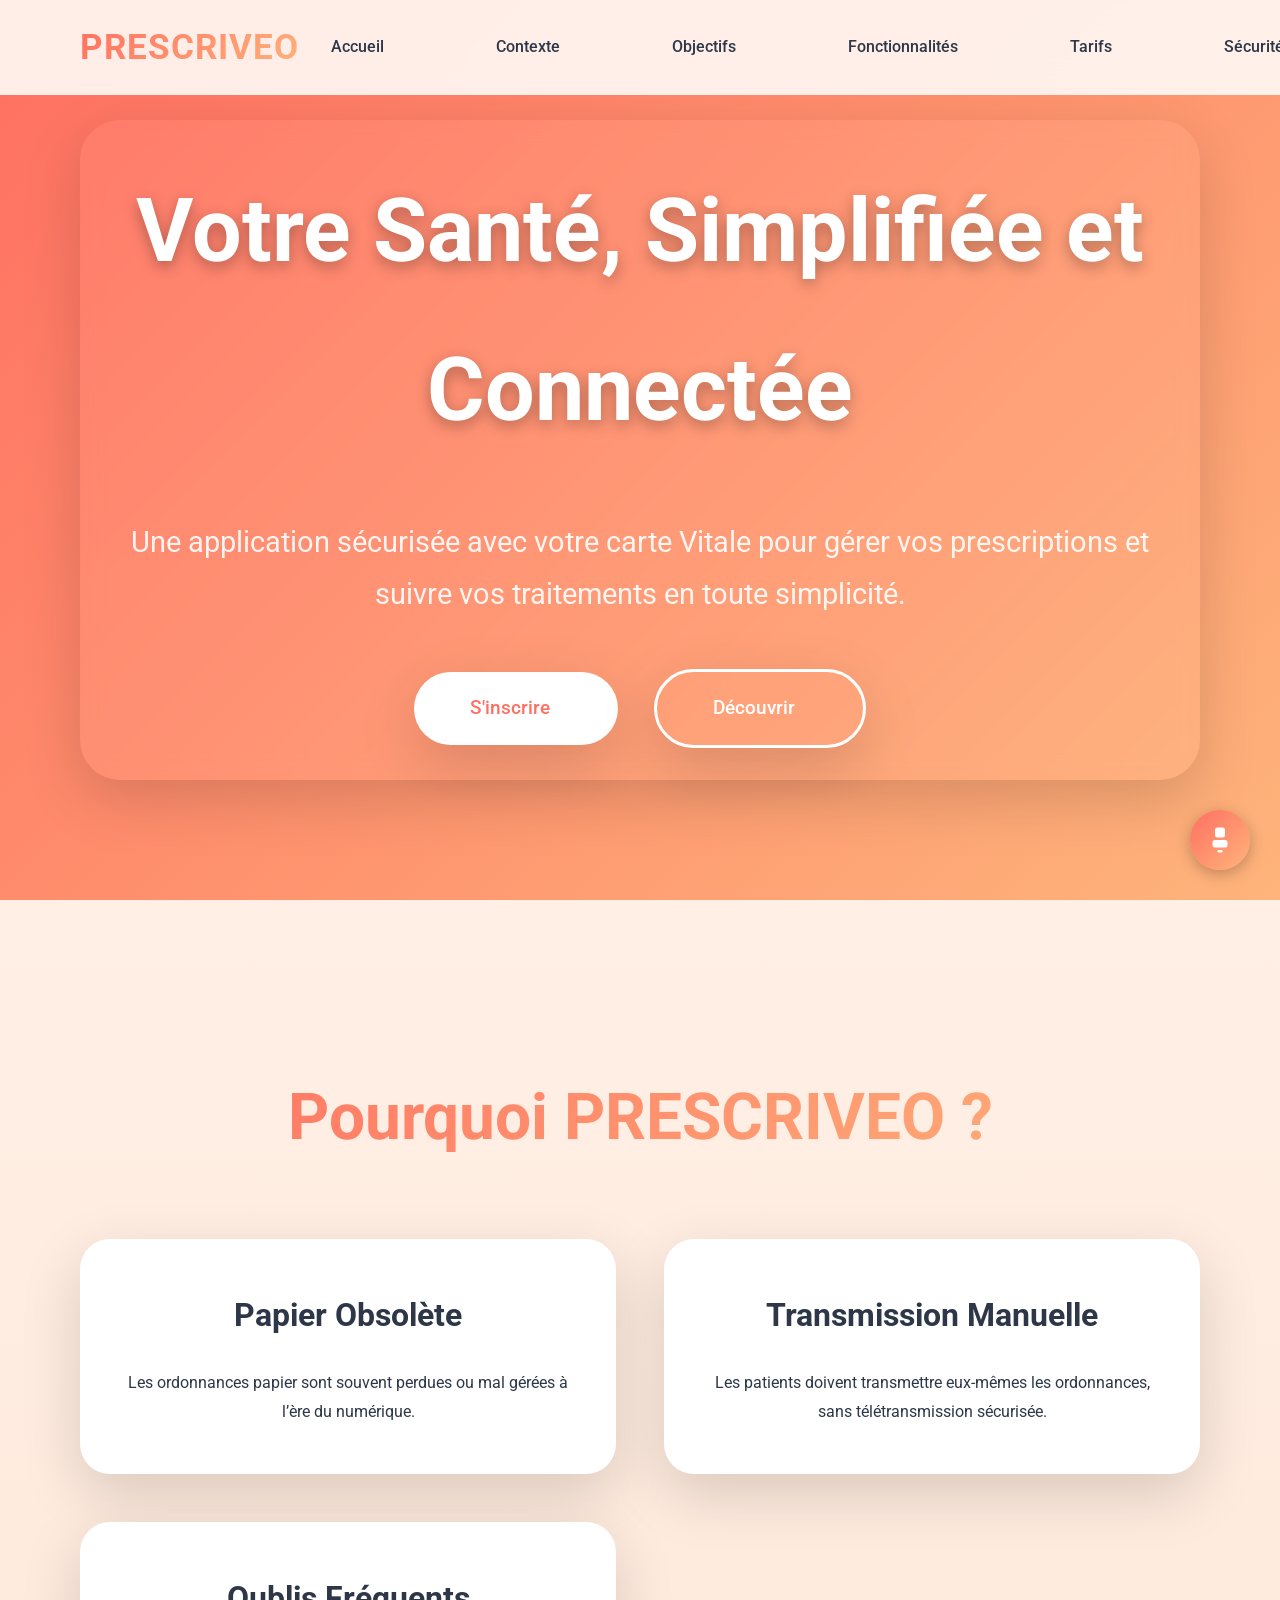
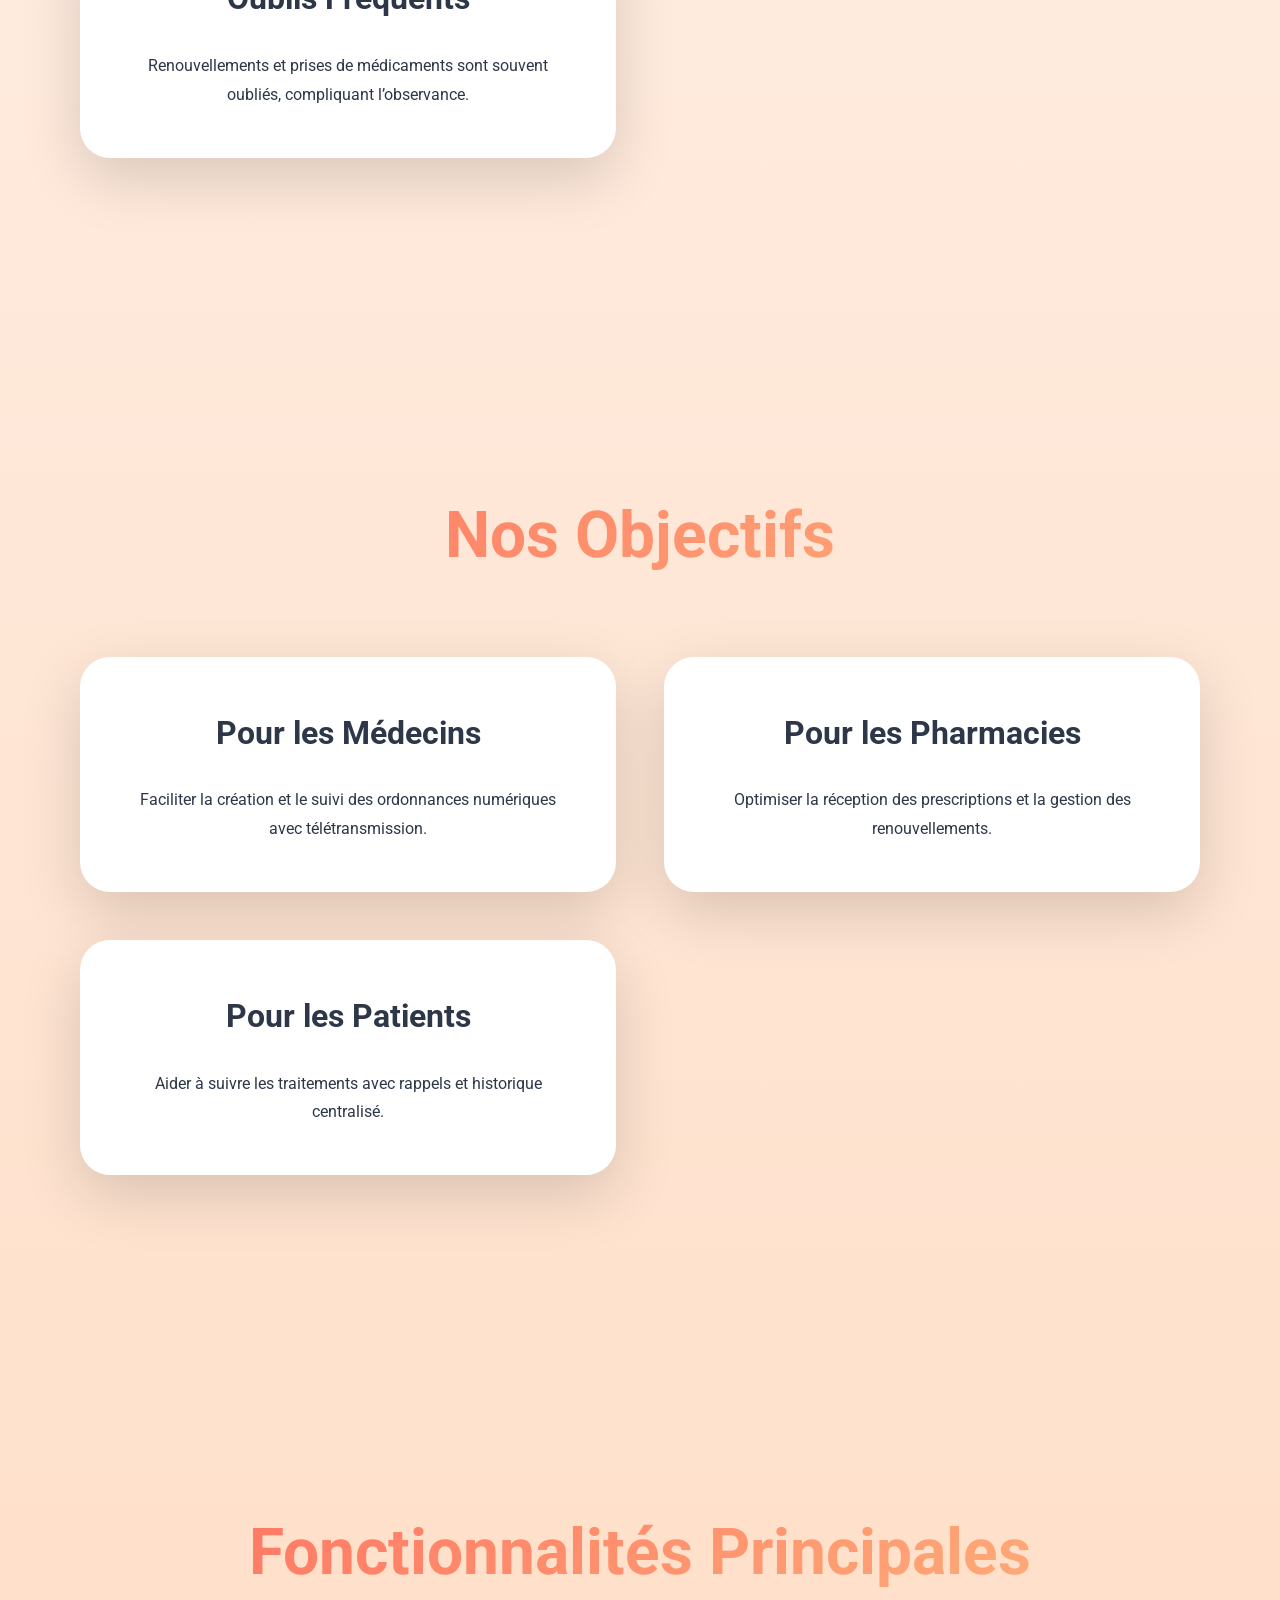
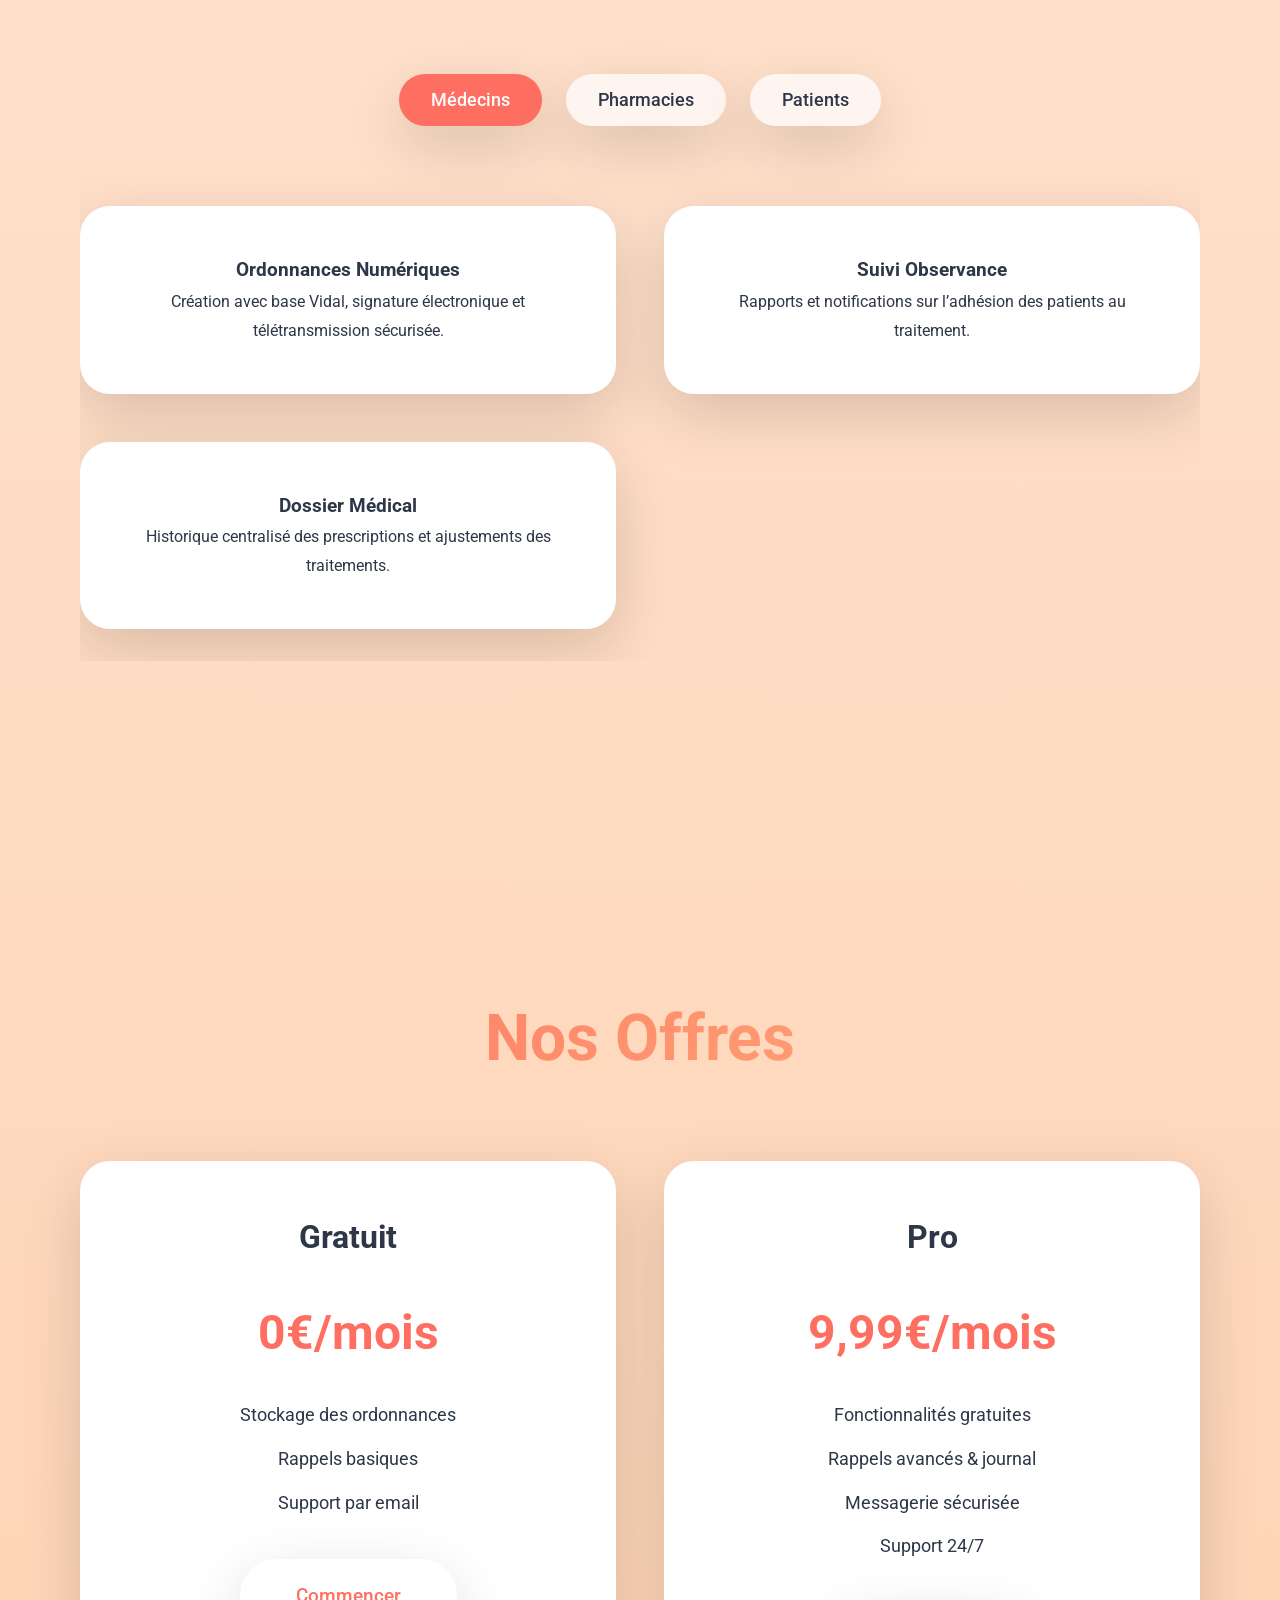
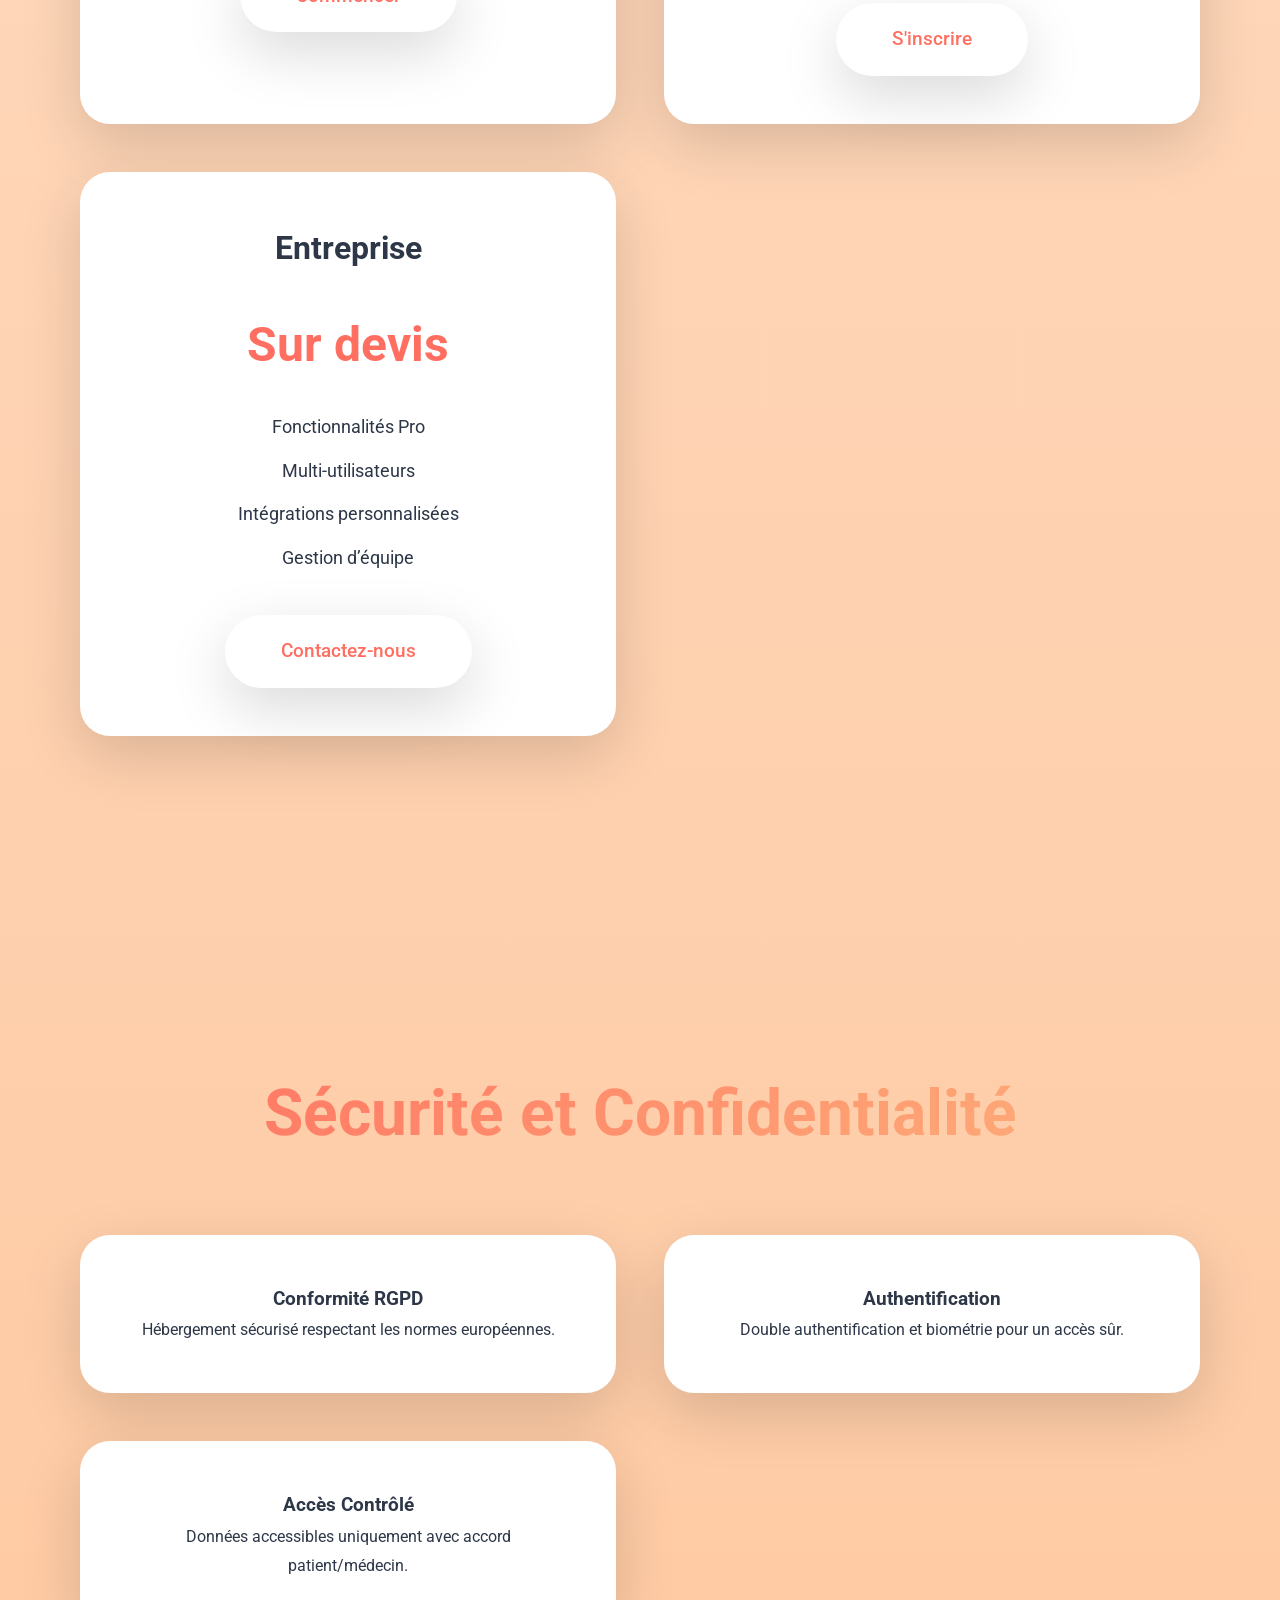
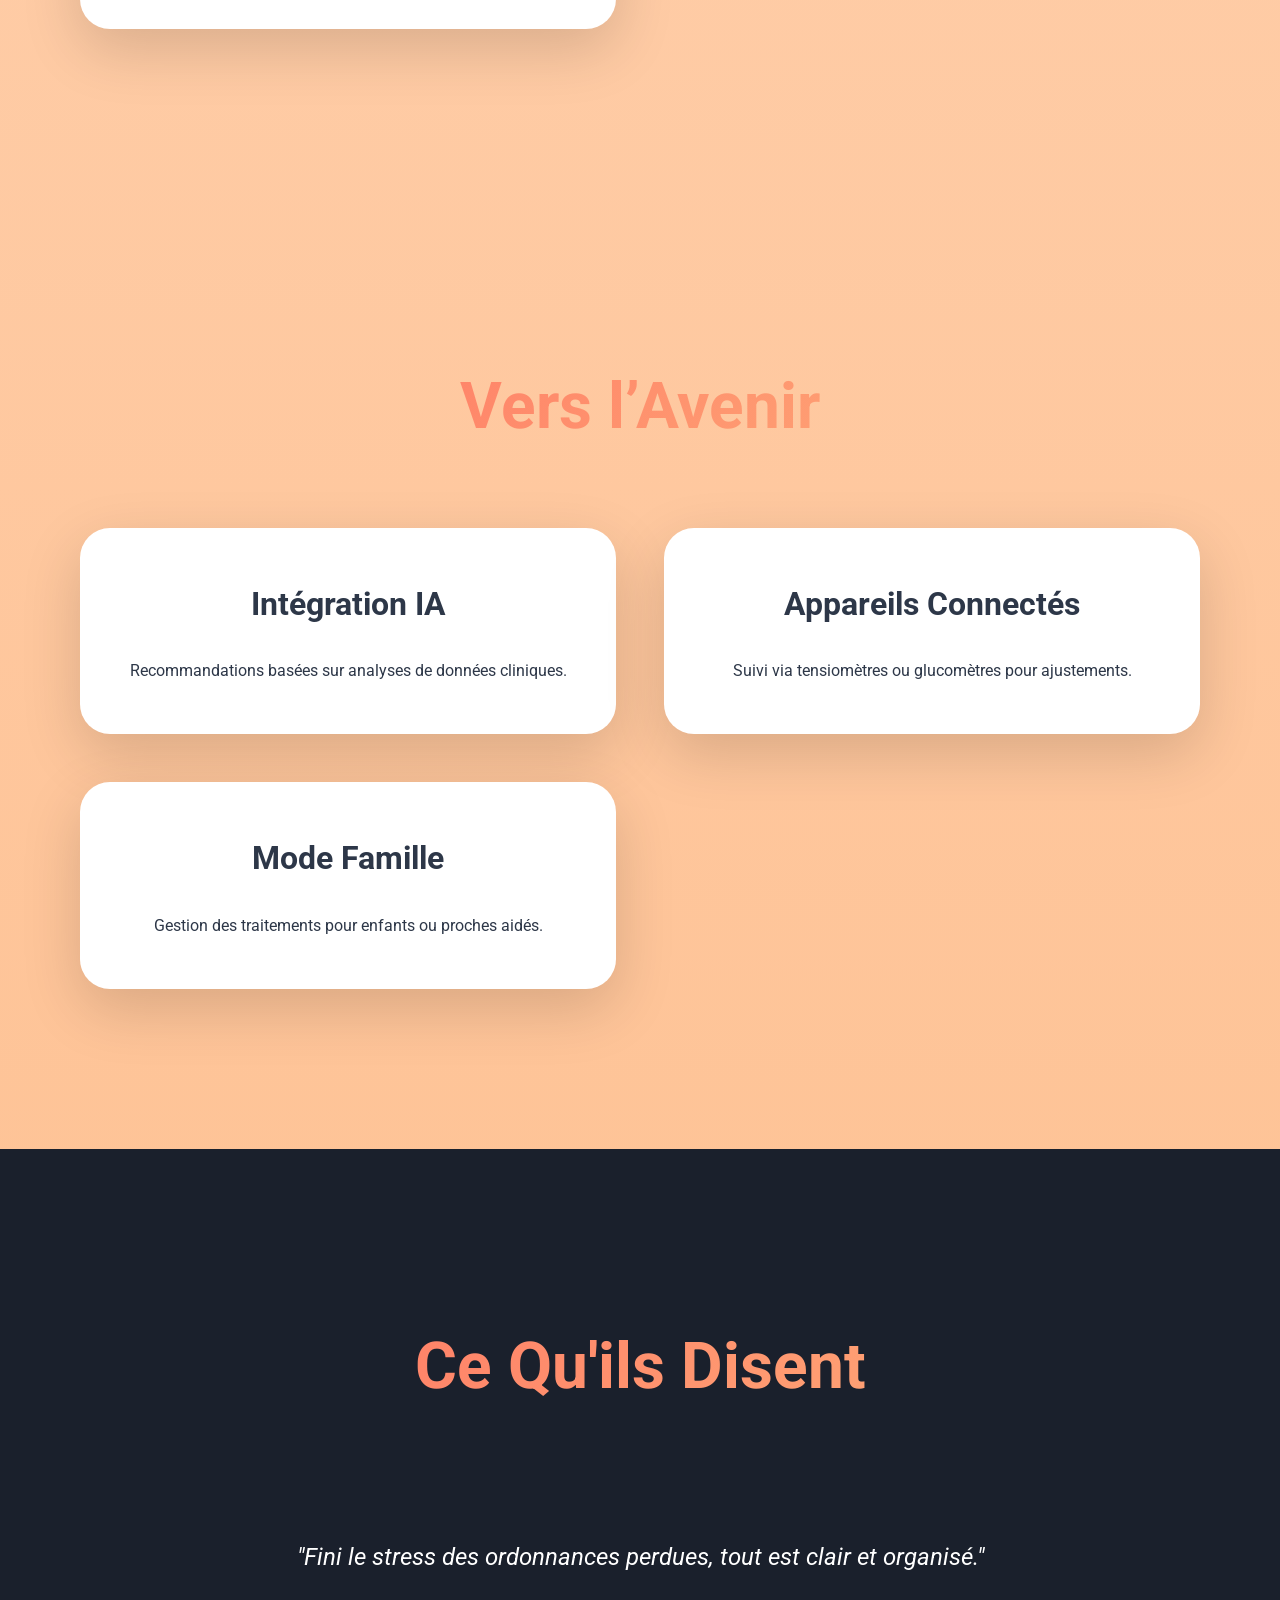
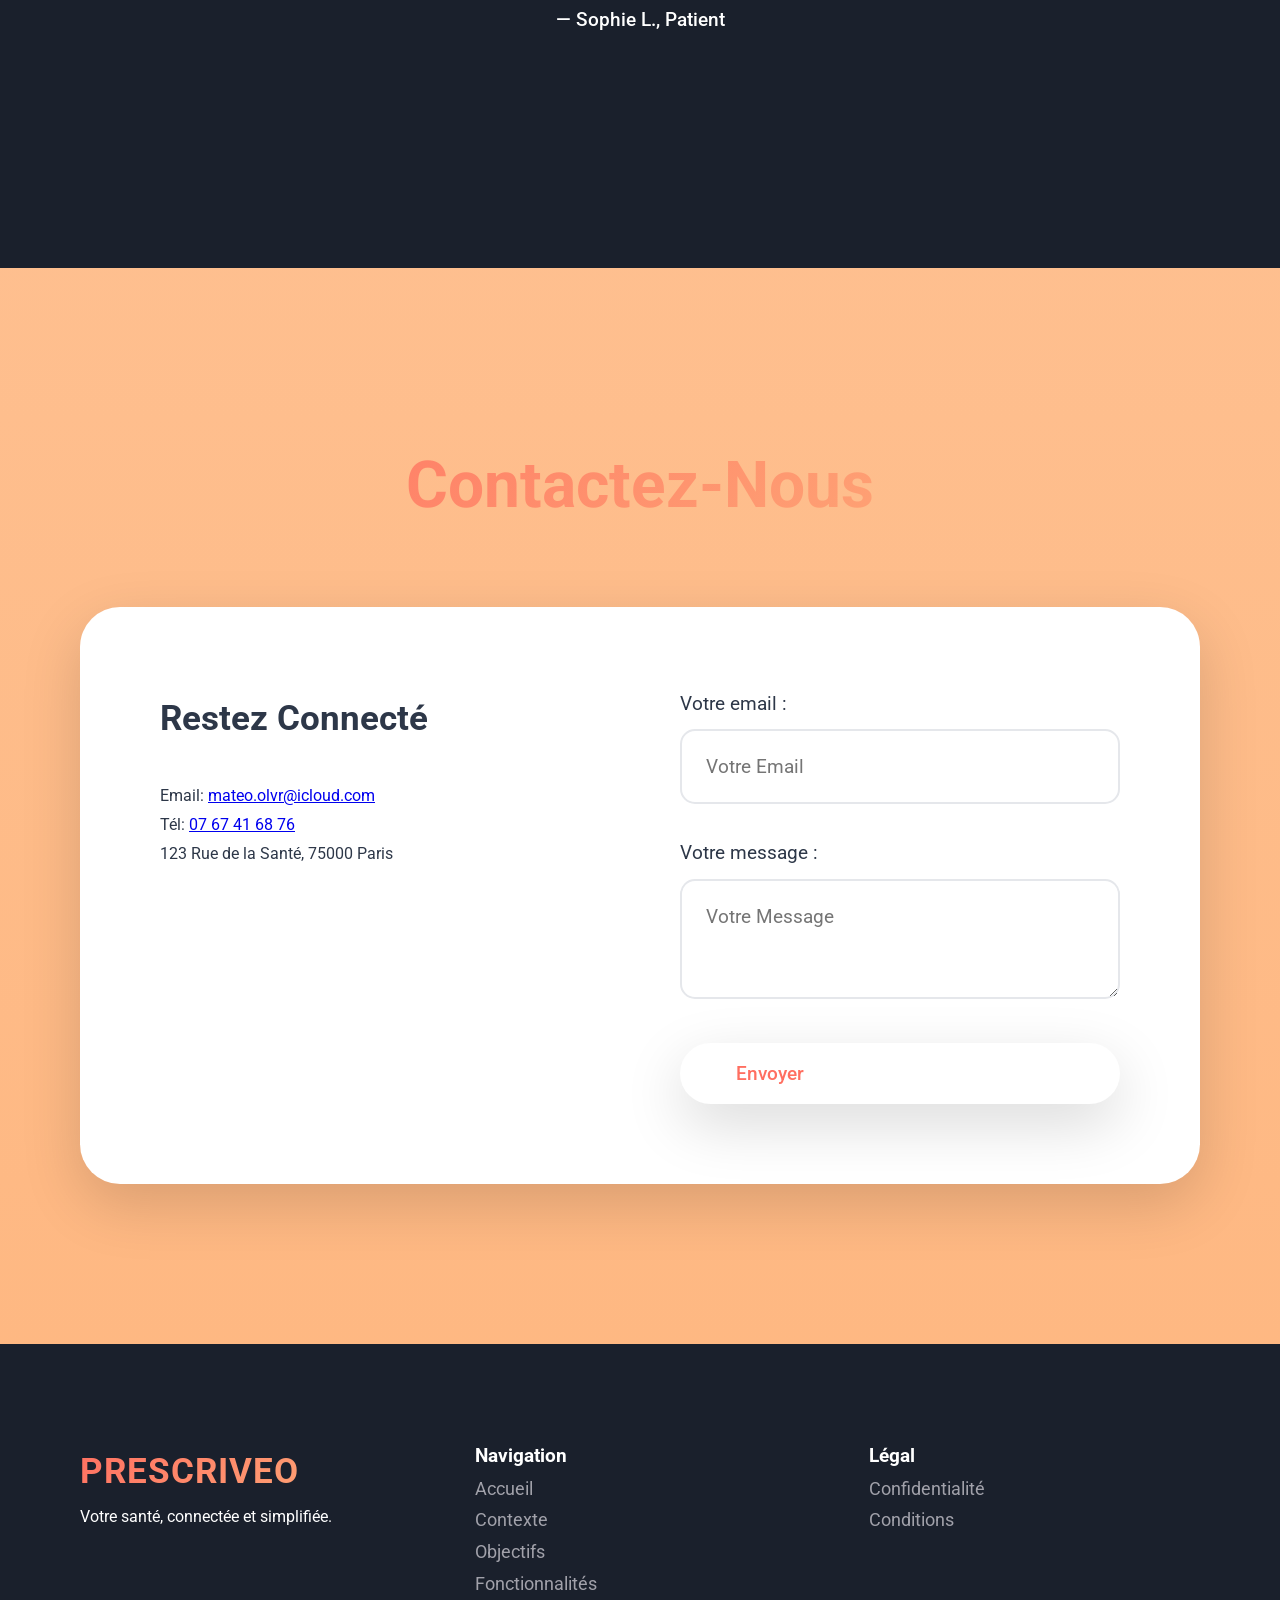
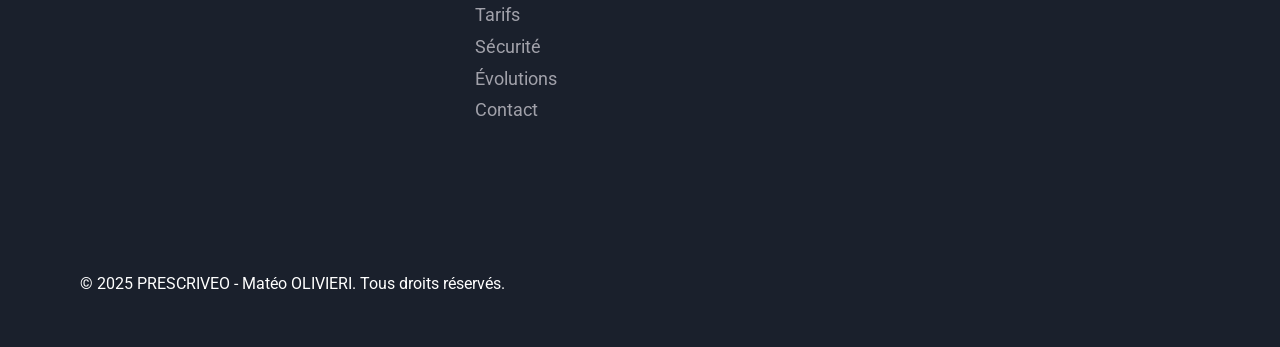
==== commit b1756462: "Update index.html" ====
--- a/index.html
+++ b/index.html
@@ -260,24 +260,41 @@
             outline-offset: 2px;
         }
 
+        .tab-container {
+            position: relative;
+            overflow: hidden;
+            transition: height 0.5s ease;
+        }
+
         .tab-content {
-            display: none;
+            position: absolute;
+            top: 0;
+            left: 0;
+            width: 100%;
             opacity: 0;
-            transition: opacity 0.5s ease;
+            transform: translateX(100%);
+            transition: opacity 0.5s ease, transform 0.5s ease;
+            padding: var(--spacing-md) 0;
         }
 
         .tab-content.active {
-            display: block;
+            position: relative;
             opacity: 1;
-        }
-
-        .features-grid, .pricing-grid, .objectives-grid {
+            transform: translateX(0);
+        }
+
+        .tab-content.exiting {
+            opacity: 0;
+            transform: translateX(-100%);
+        }
+
+        .features-grid, .pricing-grid, .objectives-grid, .context-grid, .evolution-grid {
             display: grid;
             grid-template-columns: repeat(auto-fit, minmax(350px, 1fr));
             gap: var(--spacing-lg);
         }
 
-        .feature-card, .pricing-card, .objective-card {
+        .feature-card, .pricing-card, .objective-card, .context-card, .evolution-card {
             background: white;
             padding: var(--spacing-lg);
             border-radius: 30px;
@@ -286,12 +303,12 @@
             transition: all 0.5s ease;
         }
 
-        .feature-card:hover, .pricing-card:hover, .objective-card:hover {
+        .feature-card:hover, .pricing-card:hover, .objective-card:hover, .context-card:hover, .evolution-card:hover {
             transform: translateY(-15px);
             box-shadow: 0 30px 60px rgba(255, 111, 97, 0.2);
         }
 
-        .pricing-card h3, .objective-card h3 {
+        .pricing-card h3, .objective-card h3, .context-card h3, .evolution-card h3 {
             font-size: var(--font-size-lg);
             margin-bottom: 1.5rem;
             color: var(--secondary);
@@ -304,12 +321,12 @@
             margin-bottom: 1.5rem;
         }
 
-        .pricing-card ul, .feature-card ul, .objective-card ul {
+        .pricing-card ul, .feature-card ul, .objective-card ul, .context-card ul, .evolution-card ul {
             list-style: none;
             margin-bottom: 2.5rem;
         }
 
-        .pricing-card ul li, .feature-card ul li, .objective-card ul li {
+        .pricing-card ul li, .feature-card ul li, .objective-card ul li, .context-card ul li, .evolution-card ul li {
             margin: 0.75rem 0;
             font-size: 1.1rem;
         }
@@ -666,10 +683,12 @@
             <nav role="navigation">
                 <ul>
                     <li><a href="#accueil">Accueil</a></li>
+                    <li><a href="#contexte">Contexte</a></li>
                     <li><a href="#objectifs">Objectifs</a></li>
                     <li><a href="#fonctionnalites">Fonctionnalités</a></li>
                     <li><a href="#tarifs">Tarifs</a></li>
                     <li><a href="#securite">Sécurité</a></li>
+                    <li><a href="#evolutions">Évolutions</a></li>
                     <li><a href="#contact">Contact</a></li>
                 </ul>
             </nav>
@@ -680,10 +699,29 @@
     <section class="hero" id="accueil">
         <div class="hero-content">
             <h1>Votre Santé, Simplifiée et Connectée</h1>
-            <p>Une application pour centraliser la gestion de vos prescriptions médicales et en faire un processus fluide et sécurisé.</p>
+            <p>Une application sécurisée avec votre carte Vitale pour gérer vos prescriptions et suivre vos traitements en toute simplicité.</p>
             <div>
                 <a href="#tarifs" class="btn">S'inscrire <i class="fas fa-user-plus"></i></a>
                 <a href="#fonctionnalites" class="btn secondary">Découvrir <i class="fas fa-arrow-right"></i></a>
+            </div>
+        </div>
+    </section>
+
+    <!-- Contexte -->
+    <section class="section" id="contexte">
+        <h2 class="section-title">Pourquoi PRESCRIVEO ?</h2>
+        <div class="context-grid">
+            <div class="context-card">
+                <h3>Papier Obsolète</h3>
+                <p>Les ordonnances papier sont souvent perdues ou mal gérées à l’ère du numérique.</p>
+            </div>
+            <div class="context-card">
+                <h3>Transmission Manuelle</h3>
+                <p>Les patients doivent transmettre eux-mêmes les ordonnances, sans télétransmission sécurisée.</p>
+            </div>
+            <div class="context-card">
+                <h3>Oublis Fréquents</h3>
+                <p>Renouvellements et prises de médicaments sont souvent oubliés, compliquant l’observance.</p>
             </div>
         </div>
     </section>
@@ -694,15 +732,15 @@
         <div class="objectives-grid">
             <div class="objective-card">
                 <h3>Pour les Médecins</h3>
-                <p>Faciliter la création et le suivi des ordonnances numériques avec une télétransmission sécurisée aux pharmacies.</p>
+                <p>Faciliter la création et le suivi des ordonnances numériques avec télétransmission.</p>
             </div>
             <div class="objective-card">
                 <h3>Pour les Pharmacies</h3>
-                <p>Optimiser la réception des prescriptions et la gestion des renouvellements pour une meilleure observance.</p>
+                <p>Optimiser la réception des prescriptions et la gestion des renouvellements.</p>
             </div>
             <div class="objective-card">
                 <h3>Pour les Patients</h3>
-                <p>Aider à suivre les traitements avec des rappels personnalisés et un accès centralisé à l’historique médical.</p>
+                <p>Aider à suivre les traitements avec rappels et historique centralisé.</p>
             </div>
         </div>
     </section>
@@ -715,51 +753,53 @@
             <button class="tab-btn" data-tab="pharmacies">Pharmacies</button>
             <button class="tab-btn" data-tab="patients">Patients</button>
         </div>
-        <div class="tab-content active" id="medecins">
-            <div class="features-grid">
-                <div class="feature-card">
-                    <h3>Ordonnances Numériques</h3>
-                    <p>Création facile avec base Vidal et signature électronique sécurisée.</p>
+        <div class="tab-container">
+            <div class="tab-content active" id="medecins">
+                <div class="features-grid">
+                    <div class="feature-card">
+                        <h3>Ordonnances Numériques</h3>
+                        <p>Création avec base Vidal, signature électronique et télétransmission sécurisée.</p>
+                    </div>
+                    <div class="feature-card">
+                        <h3>Suivi Observance</h3>
+                        <p>Rapports et notifications sur l’adhésion des patients au traitement.</p>
+                    </div>
+                    <div class="feature-card">
+                        <h3>Dossier Médical</h3>
+                        <p>Historique centralisé des prescriptions et ajustements des traitements.</p>
+                    </div>
                 </div>
-                <div class="feature-card">
-                    <h3>Suivi de l’Observance</h3>
-                    <p>Rapports sur l’adhésion des patients et notifications en cas de non-prise.</p>
+            </div>
+            <div class="tab-content" id="pharmacies">
+                <div class="features-grid">
+                    <div class="feature-card">
+                        <h3>Réception Numérique</h3>
+                        <p>Ordonnances reçues directement avec validation rapide.</p>
+                    </div>
+                    <div class="feature-card">
+                        <h3>Analyse Interactions</h3>
+                        <p>Vérification des interactions médicamenteuses pour un conseil précis.</p>
+                    </div>
+                    <div class="feature-card">
+                        <h3>Suivi des Stocks</h3>
+                        <p>Alertes de réapprovisionnement basées sur les prescriptions.</p>
+                    </div>
                 </div>
-                <div class="feature-card">
-                    <h3>Alertes Interactions</h3>
-                    <p>Détection automatique des interactions médicamenteuses et contre-indications.</p>
-                </div>
-            </div>
-        </div>
-        <div class="tab-content" id="pharmacies">
-            <div class="features-grid">
-                <div class="feature-card">
-                    <h3>Réception Numérique</h3>
-                    <p>Ordonnances envoyées directement par les médecins avec validation rapide.</p>
-                </div>
-                <div class="feature-card">
-                    <h3>Gestion des Renouvellements</h3>
-                    <p>Rappels automatisés pour les patients et suivi des stocks en temps réel.</p>
-                </div>
-                <div class="feature-card">
-                    <h3>Messagerie Sécurisée</h3>
-                    <p>Communication directe avec médecins et patients pour clarifications.</p>
-                </div>
-            </div>
-        </div>
-        <div class="tab-content" id="patients">
-            <div class="features-grid">
-                <div class="feature-card">
-                    <h3>Rappels Personnalisés</h3>
-                    <p>Notifications pour les prises et renouvellements de médicaments.</p>
-                </div>
-                <div class="feature-card">
-                    <h3>Historique Médical</h3>
-                    <p>Stockage sécurisé des ordonnances et journal des effets secondaires.</p>
-                </div>
-                <div class="feature-card">
-                    <h3>Mode Voyage</h3>
-                    <p>Rappels adaptés aux fuseaux horaires pour les déplacements.</p>
+            </div>
+            <div class="tab-content" id="patients">
+                <div class="features-grid">
+                    <div class="feature-card">
+                        <h3>Rappels Personnalisés</h3>
+                        <p>Notifications pour prises et renouvellements, ajustées au voyage.</p>
+                    </div>
+                    <div class="feature-card">
+                        <h3>Journal de Santé</h3>
+                        <p>Noter effets secondaires et partager avec médecin/pharmacien.</p>
+                    </div>
+                    <div class="feature-card">
+                        <h3>Historique Sécurisé</h3>
+                        <p>Stockage des ordonnances et rapport médical exportable.</p>
+                    </div>
                 </div>
             </div>
         </div>
@@ -784,7 +824,7 @@
                 <div class="price">9,99€/mois</div>
                 <ul>
                     <li>Fonctionnalités gratuites</li>
-                    <li>Suivi avancé et alertes</li>
+                    <li>Rappels avancés & journal</li>
                     <li>Messagerie sécurisée</li>
                     <li>Support 24/7</li>
                 </ul>
@@ -810,15 +850,34 @@
         <div class="features-grid">
             <div class="feature-card">
                 <h3>Conformité RGPD</h3>
-                <p>Hébergement sécurisé respectant les normes européennes de protection des données.</p>
+                <p>Hébergement sécurisé respectant les normes européennes.</p>
             </div>
             <div class="feature-card">
-                <h3>Authentification Renforcée</h3>
-                <p>Double authentification et biométrie pour un accès sécurisé.</p>
+                <h3>Authentification</h3>
+                <p>Double authentification et biométrie pour un accès sûr.</p>
             </div>
             <div class="feature-card">
                 <h3>Accès Contrôlé</h3>
-                <p>Données accessibles uniquement avec l’accord du patient et du médecin.</p>
+                <p>Données accessibles uniquement avec accord patient/médecin.</p>
+            </div>
+        </div>
+    </section>
+
+    <!-- Évolutions Futures -->
+    <section class="section" id="evolutions">
+        <h2 class="section-title">Vers l’Avenir</h2>
+        <div class="evolution-grid">
+            <div class="evolution-card">
+                <h3>Intégration IA</h3>
+                <p>Recommandations basées sur analyses de données cliniques.</p>
+            </div>
+            <div class="evolution-card">
+                <h3>Appareils Connectés</h3>
+                <p>Suivi via tensiomètres ou glucomètres pour ajustements.</p>
+            </div>
+            <div class="evolution-card">
+                <h3>Mode Famille</h3>
+                <p>Gestion des traitements pour enfants ou proches aidés.</p>
             </div>
         </div>
     </section>
@@ -828,15 +887,15 @@
         <h2 class="section-title">Ce Qu'ils Disent</h2>
         <div class="testimonial-slider">
             <div class="testimonial active">
-                <p>"Une solution qui simplifie enfin la gestion des traitements chroniques."</p>
+                <p>"Fini le stress des ordonnances perdues, tout est clair et organisé."</p>
                 <h4>— Sophie L., Patient</h4>
             </div>
             <div class="testimonial">
-                <p>"Un outil précieux pour suivre mes patients en temps réel."</p>
+                <p>"La télétransmission aux pharmacies simplifie mon quotidien."</p>
                 <h4>— Dr. Marc D., Médecin</h4>
             </div>
             <div class="testimonial">
-                <p>"Les renouvellements sont maintenant plus rapides et organisés."</p>
+                <p>"Je peux mieux conseiller mes patients avec l’historique."</p>
                 <h4>— Amina K., Pharmacienne</h4>
             </div>
         </div>
@@ -876,10 +935,12 @@
             <div>
                 <h3>Navigation</h3>
                 <p><a href="#accueil">Accueil</a></p>
+                <p><a href="#contexte">Contexte</a></p>
                 <p><a href="#objectifs">Objectifs</a></p>
                 <p><a href="#fonctionnalites">Fonctionnalités</a></p>
                 <p><a href="#tarifs">Tarifs</a></p>
                 <p><a href="#securite">Sécurité</a></p>
+                <p><a href="#evolutions">Évolutions</a></p>
                 <p><a href="#contact">Contact</a></p>
             </div>
             <div>
@@ -980,7 +1041,7 @@
             });
         }, { threshold: 0.2 });
 
-        document.querySelectorAll('.feature-card, .stat-item, .pricing-card, .objective-card').forEach(el => {
+        document.querySelectorAll('.feature-card, .stat-item, .pricing-card, .objective-card, .context-card, .evolution-card').forEach(el => {
             el.style.opacity = '0';
             el.style.transform = 'translateY(30px)';
             el.style.transition = 'all 0.6s ease';
@@ -1022,14 +1083,42 @@
         document.querySelectorAll('.tabs').forEach(tabContainer => {
             const buttons = tabContainer.querySelectorAll('.tab-btn');
             const contents = tabContainer.nextElementSibling.querySelectorAll('.tab-content');
+            const container = tabContainer.nextElementSibling;
+
             buttons.forEach(button => {
                 button.addEventListener('click', () => {
+                    const targetTab = button.dataset.tab;
+                    const activeContent = container.querySelector('.tab-content.active');
+                    const newContent = document.getElementById(targetTab);
+
+                    if (activeContent === newContent) return;
+
                     buttons.forEach(btn => btn.classList.remove('active'));
-                    contents.forEach(content => content.classList.remove('active'));
                     button.classList.add('active');
-                    document.getElementById(button.dataset.tab).classList.add('active');
+
+                    if (activeContent) {
+                        activeContent.classList.add('exiting');
+                        setTimeout(() => {
+                            activeContent.classList.remove('active', 'exiting');
+                            newContent.classList.add('active');
+                            adjustContainerHeight(container, newContent);
+                        }, 500); // Durée de la transition (0.5s)
+                    } else {
+                        newContent.classList.add('active');
+                        adjustContainerHeight(container, newContent);
+                    }
                 });
             });
+
+            function adjustContainerHeight(container, activeContent) {
+                container.style.height = `${activeContent.offsetHeight}px`;
+            }
+
+            // Initialisation de la hauteur pour le premier onglet actif
+            const initialActive = container.querySelector('.tab-content.active');
+            if (initialActive) {
+                adjustContainerHeight(container, initialActive);
+            }
         });
 
         const Chatbot = {
@@ -1040,13 +1129,15 @@
                 options: document.getElementById('chatbot-options')
             },
             responses: {
-                'tarifs': 'Nos tarifs : Gratuit - 0€ | Pro - 9,99€/mois | Entreprise - sur devis. Plus de détails dans la section "Tarifs".',
-                'fonctionnalités': 'Nous offrons des outils pour médecins (ordonnances numériques, suivi), pharmacies (gestion, renouvellements) et patients (rappels, historique).',
+                'tarifs': 'Nos tarifs : Gratuit - 0€ | Pro - 9,99€/mois | Entreprise - sur devis. Plus de détails dans "Tarifs".',
+                'fonctionnalités': 'Outils pour médecins (ordonnances, suivi), pharmacies (réception, analyse) et patients (rappels, journal).',
+                'contexte': 'Les ordonnances papier se perdent, les renouvellements sont oubliés, et il manque une télétransmission sécurisée.',
+                'sécurité': 'Conformité RGPD, double authentification et accès contrôlé pour vos données.',
+                'évolutions': 'IA pour recommandations, intégration d’appareils connectés et mode famille sont prévus.',
                 'contact': 'Contactez-nous à mateo.olvr@icloud.com ou au 07 67 41 68 76.',
-                'sécurité': 'Conformité RGPD, double authentification et accès contrôlé pour protéger vos données.',
-                'au revoir': 'À bientôt ! Le chatbot va se fermer dans un instant.'
+                'au revoir': 'À bientôt ! Le chatbot se ferme dans un instant.'
             },
-            options: ['Tarifs', 'Fonctionnalités', 'Contact', 'Sécurité', 'Au revoir'],
+            options: ['Tarifs', 'Fonctionnalités', 'Contexte', 'Sécurité', 'Évolutions', 'Contact', 'Au revoir'],
 
             init() {
                 this.elements.toggle.addEventListener('click', () => this.open());
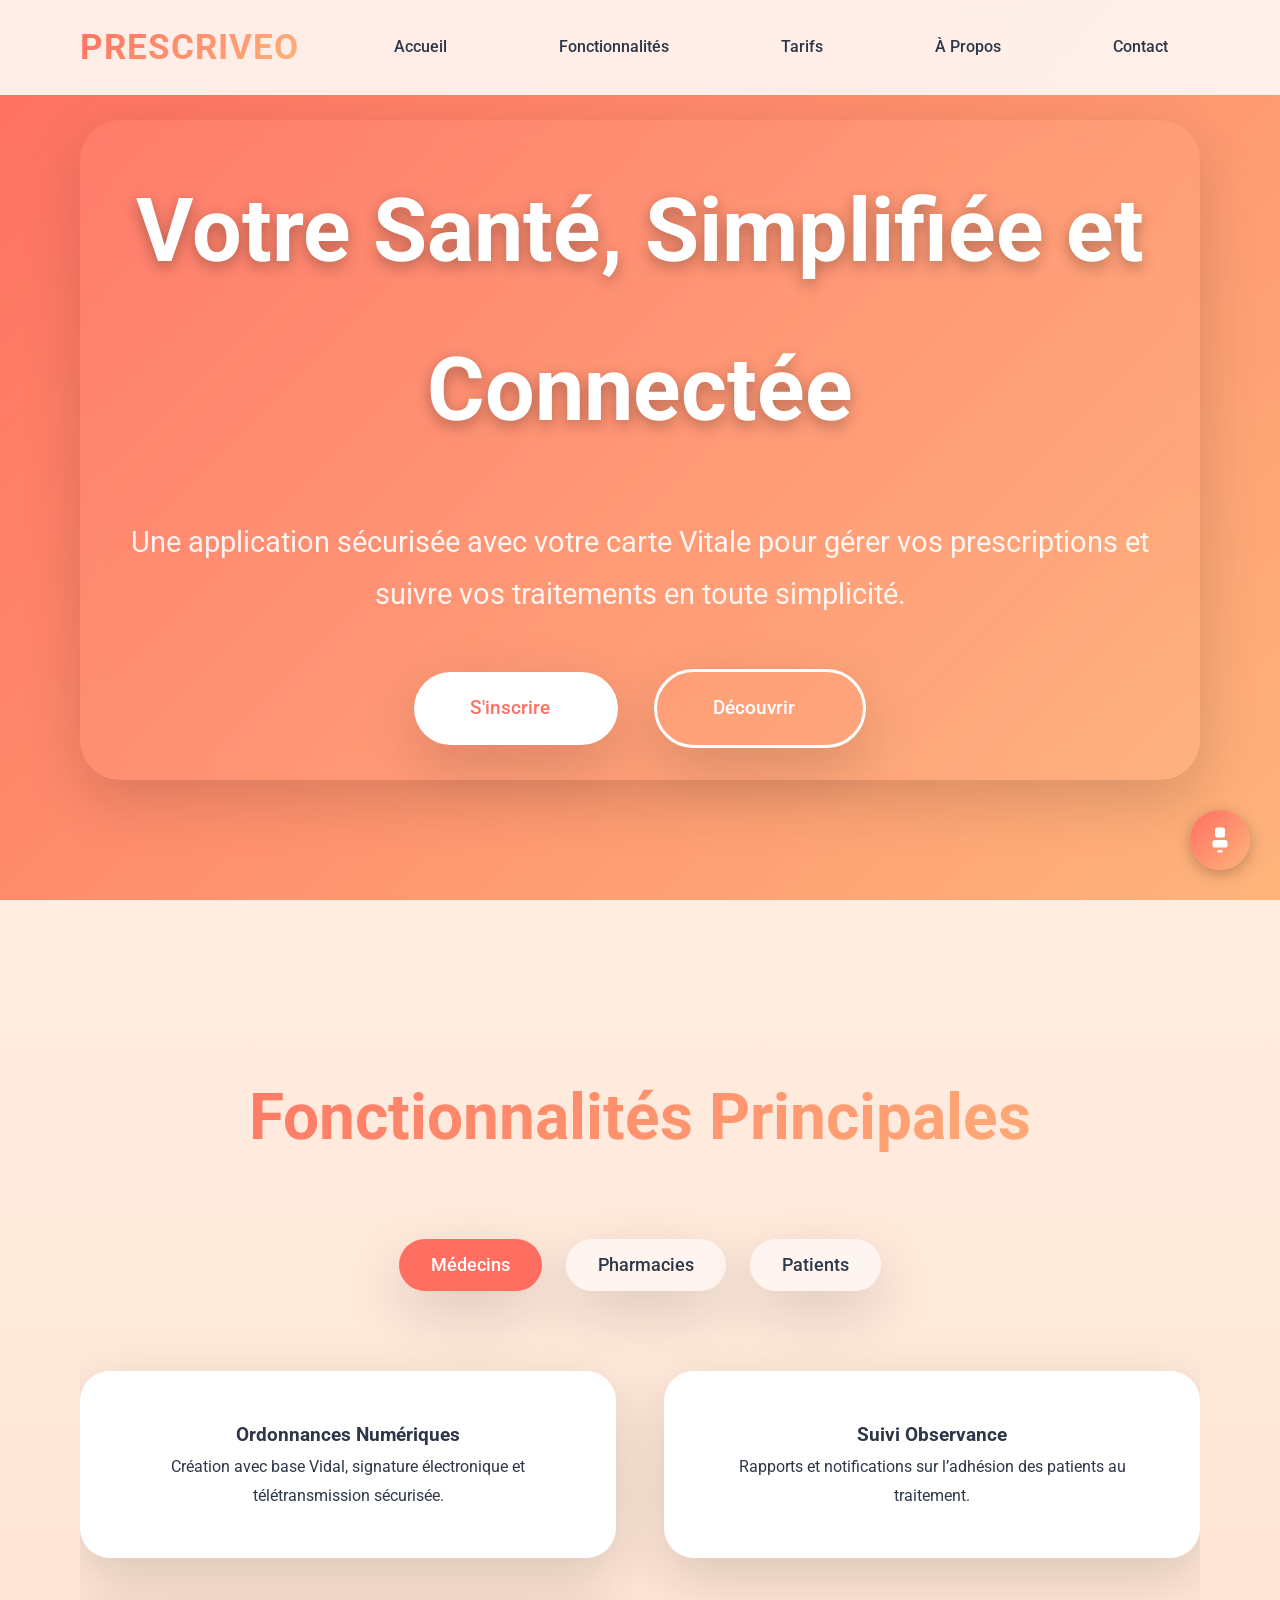
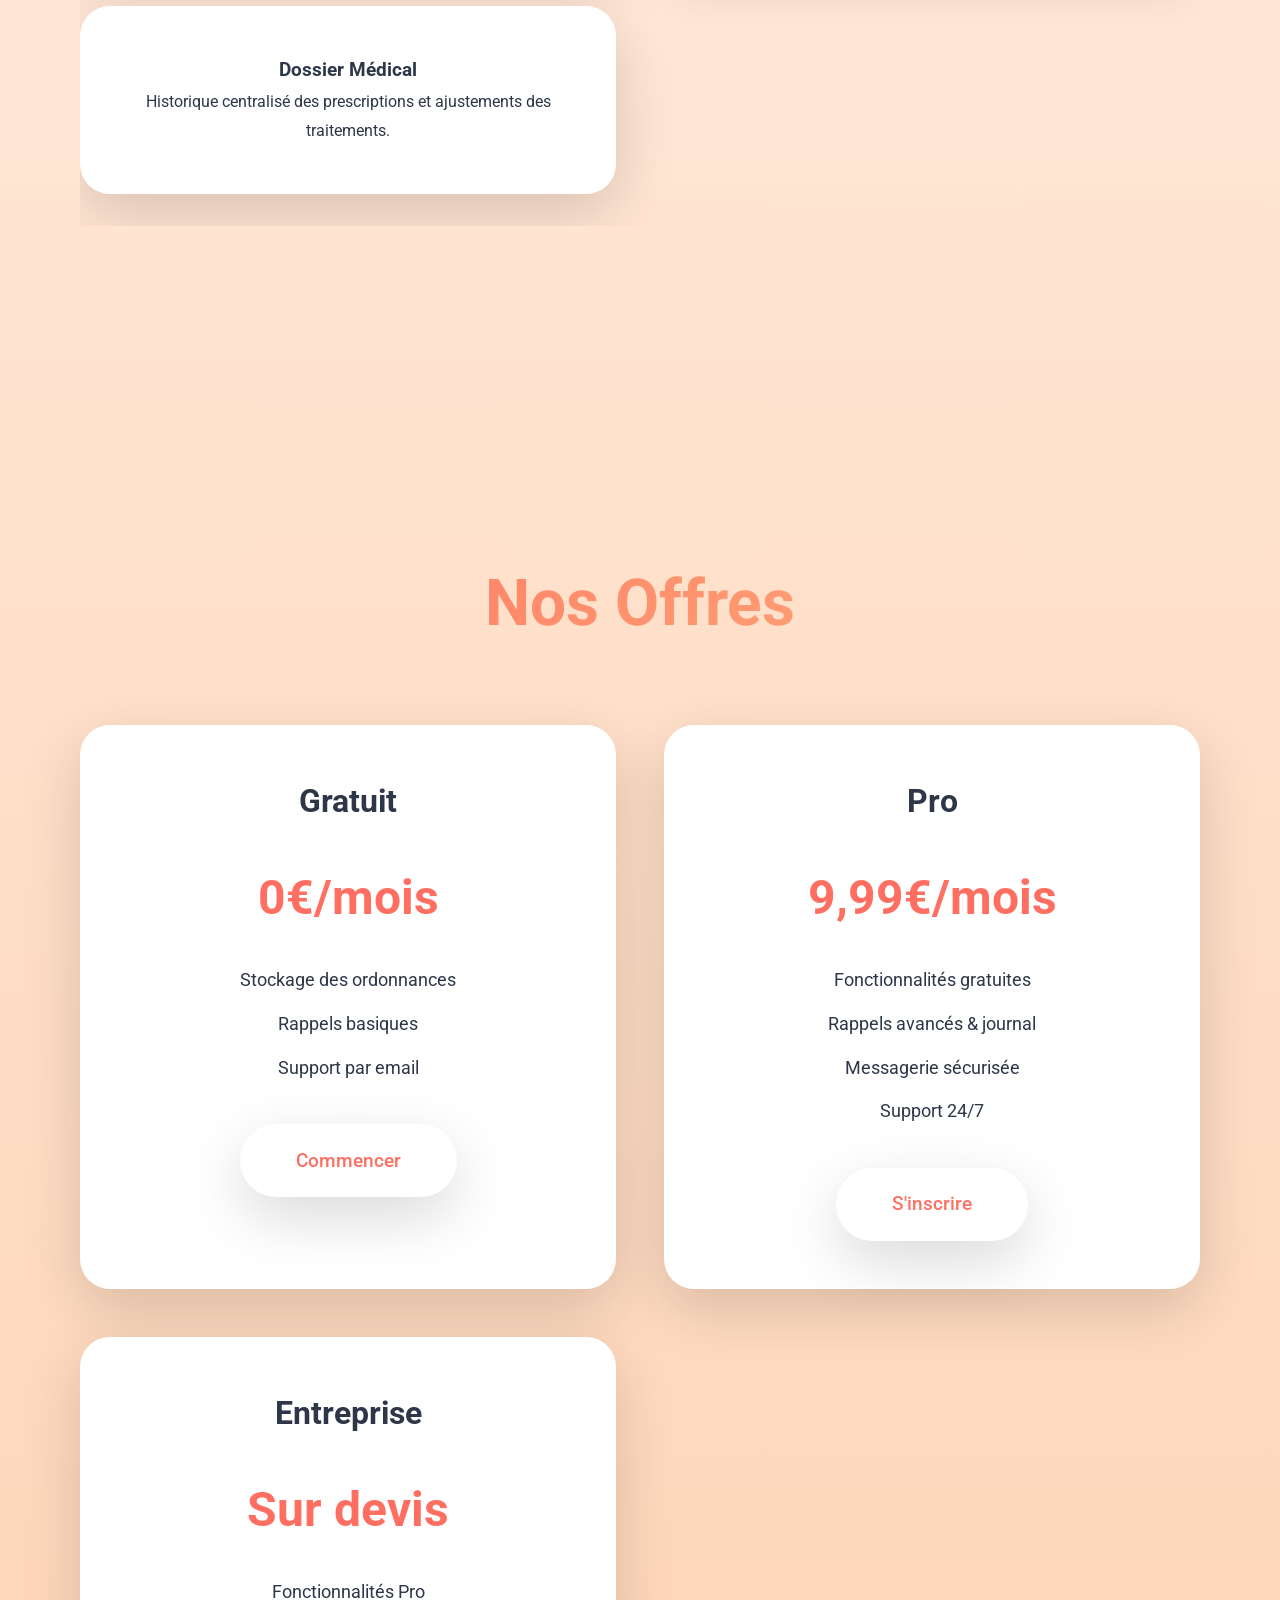
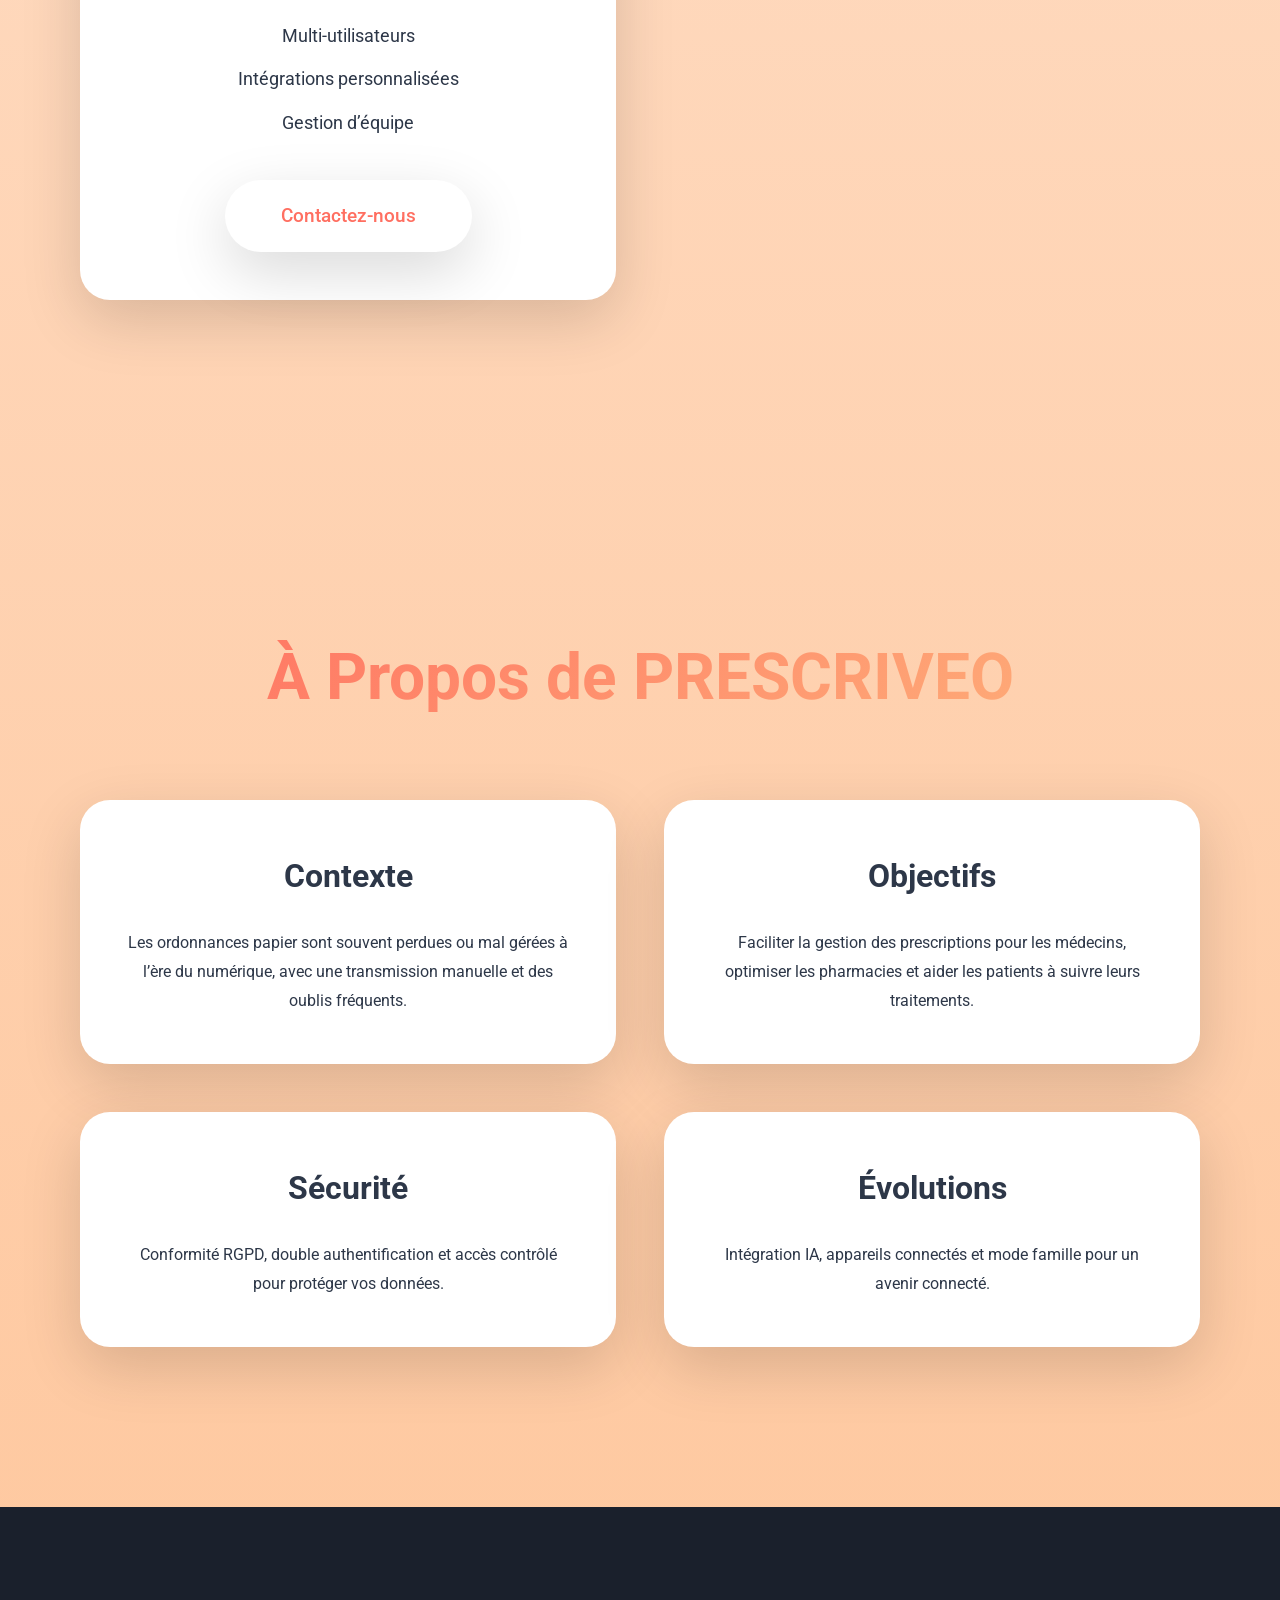
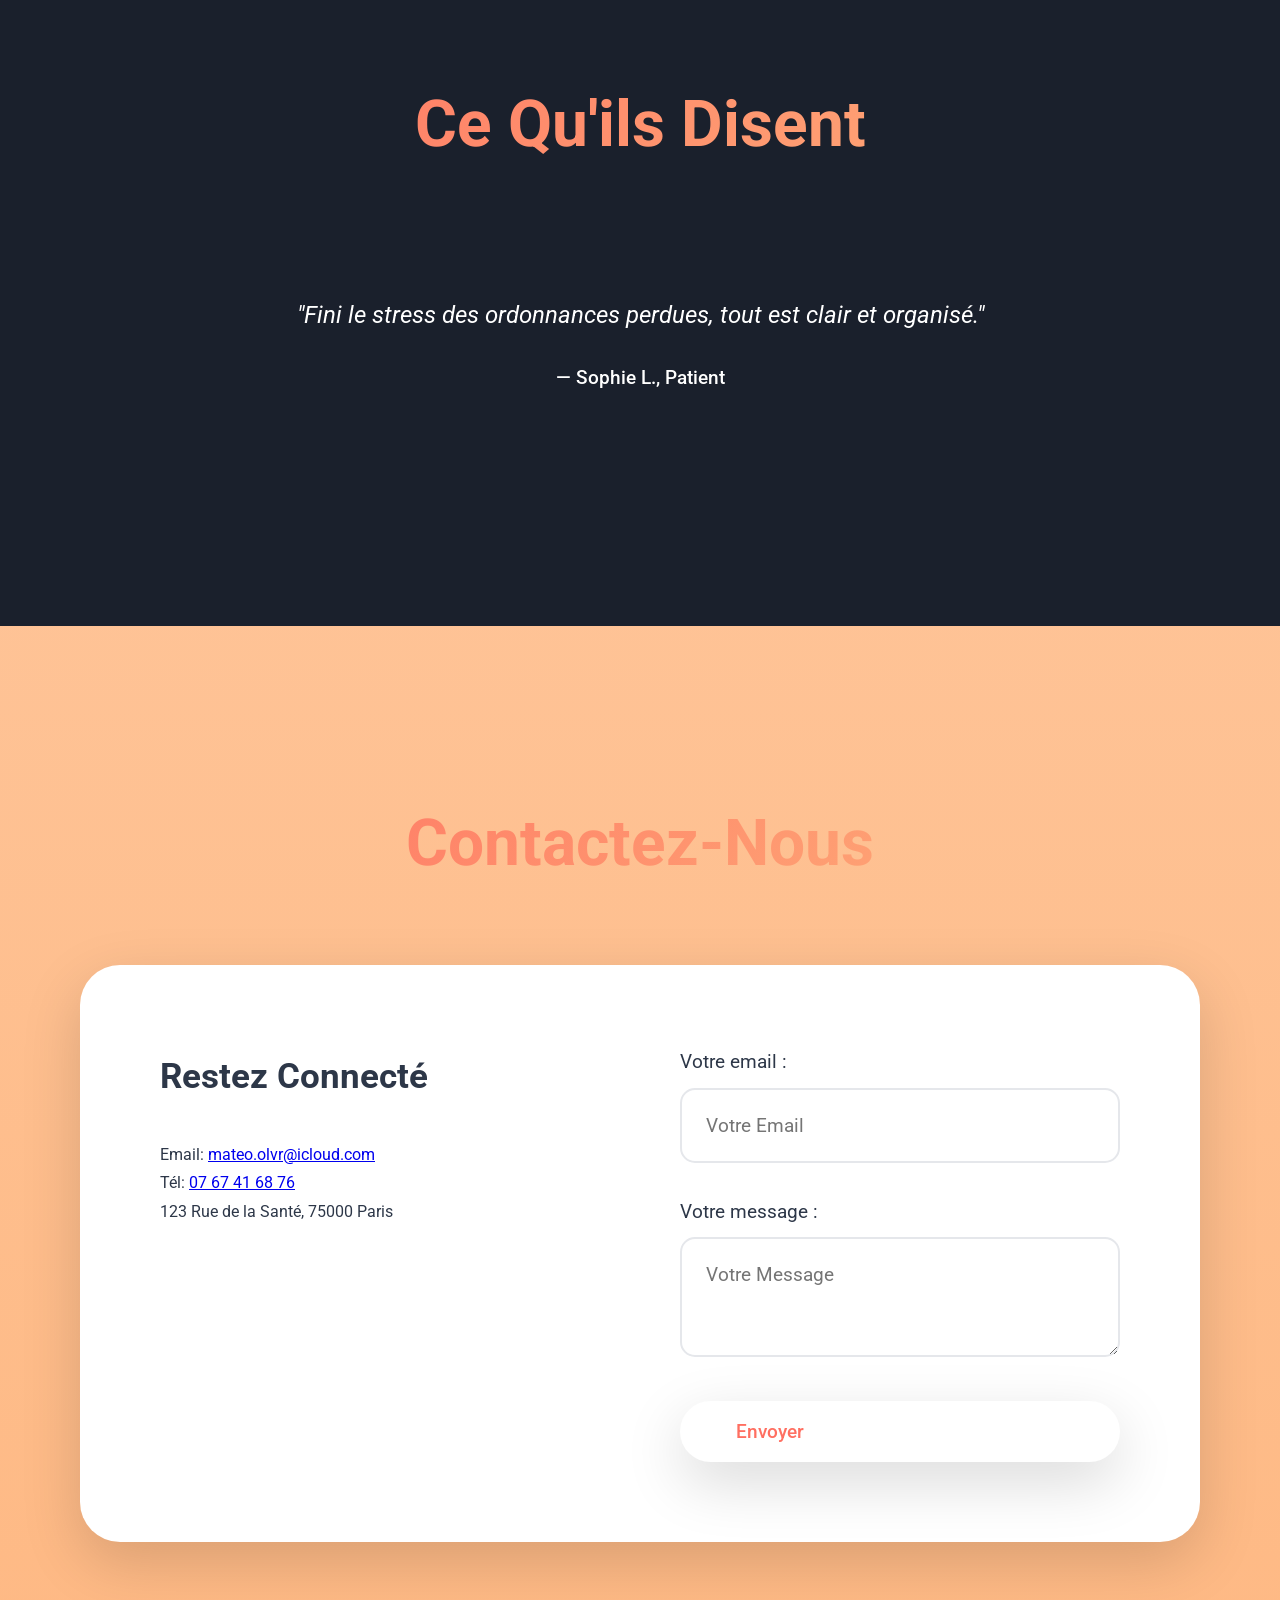
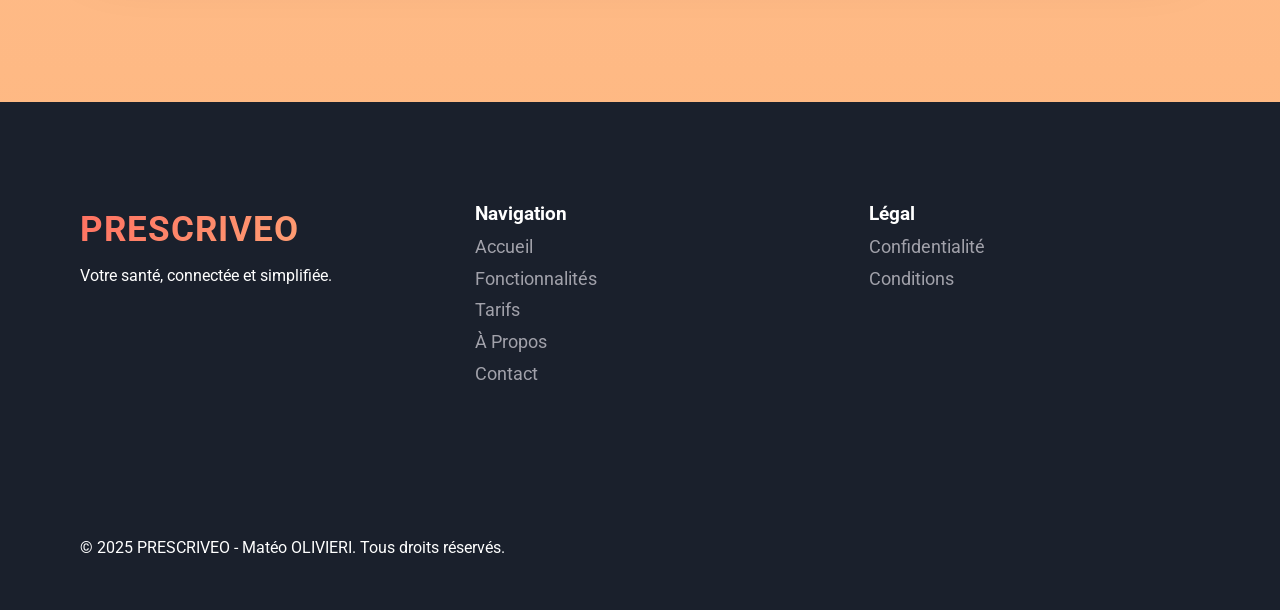
==== commit 0816bc18: "Update index.html" ====
--- a/index.html
+++ b/index.html
@@ -377,26 +377,6 @@
             font-weight: 500;
         }
 
-        .stats {
-            background: var(--gradient);
-            color: white;
-            padding: 8rem 5rem;
-        }
-
-        .stats-grid {
-            display: grid;
-            grid-template-columns: repeat(auto-fit, minmax(250px, 1fr));
-            gap: 4rem;
-            max-width: 1600px;
-            margin: 0 auto;
-        }
-
-        .stat-item h3 {
-            font-size: 4rem;
-            font-weight: 700;
-            margin-bottom: 1rem;
-        }
-
         .contact-container {
             display: grid;
             grid-template-columns: 1fr 1fr;
@@ -683,12 +663,9 @@
             <nav role="navigation">
                 <ul>
                     <li><a href="#accueil">Accueil</a></li>
-                    <li><a href="#contexte">Contexte</a></li>
-                    <li><a href="#objectifs">Objectifs</a></li>
                     <li><a href="#fonctionnalites">Fonctionnalités</a></li>
                     <li><a href="#tarifs">Tarifs</a></li>
-                    <li><a href="#securite">Sécurité</a></li>
-                    <li><a href="#evolutions">Évolutions</a></li>
+                    <li><a href="#a-propos">À Propos</a></li>
                     <li><a href="#contact">Contact</a></li>
                 </ul>
             </nav>
@@ -703,44 +680,6 @@
             <div>
                 <a href="#tarifs" class="btn">S'inscrire <i class="fas fa-user-plus"></i></a>
                 <a href="#fonctionnalites" class="btn secondary">Découvrir <i class="fas fa-arrow-right"></i></a>
-            </div>
-        </div>
-    </section>
-
-    <!-- Contexte -->
-    <section class="section" id="contexte">
-        <h2 class="section-title">Pourquoi PRESCRIVEO ?</h2>
-        <div class="context-grid">
-            <div class="context-card">
-                <h3>Papier Obsolète</h3>
-                <p>Les ordonnances papier sont souvent perdues ou mal gérées à l’ère du numérique.</p>
-            </div>
-            <div class="context-card">
-                <h3>Transmission Manuelle</h3>
-                <p>Les patients doivent transmettre eux-mêmes les ordonnances, sans télétransmission sécurisée.</p>
-            </div>
-            <div class="context-card">
-                <h3>Oublis Fréquents</h3>
-                <p>Renouvellements et prises de médicaments sont souvent oubliés, compliquant l’observance.</p>
-            </div>
-        </div>
-    </section>
-
-    <!-- Objectifs -->
-    <section class="section" id="objectifs">
-        <h2 class="section-title">Nos Objectifs</h2>
-        <div class="objectives-grid">
-            <div class="objective-card">
-                <h3>Pour les Médecins</h3>
-                <p>Faciliter la création et le suivi des ordonnances numériques avec télétransmission.</p>
-            </div>
-            <div class="objective-card">
-                <h3>Pour les Pharmacies</h3>
-                <p>Optimiser la réception des prescriptions et la gestion des renouvellements.</p>
-            </div>
-            <div class="objective-card">
-                <h3>Pour les Patients</h3>
-                <p>Aider à suivre les traitements avec rappels et historique centralisé.</p>
             </div>
         </div>
     </section>
@@ -844,40 +783,25 @@
         </div>
     </section>
 
-    <!-- Sécurité -->
-    <section class="section" id="securite">
-        <h2 class="section-title">Sécurité et Confidentialité</h2>
-        <div class="features-grid">
-            <div class="feature-card">
-                <h3>Conformité RGPD</h3>
-                <p>Hébergement sécurisé respectant les normes européennes.</p>
-            </div>
-            <div class="feature-card">
-                <h3>Authentification</h3>
-                <p>Double authentification et biométrie pour un accès sûr.</p>
-            </div>
-            <div class="feature-card">
-                <h3>Accès Contrôlé</h3>
-                <p>Données accessibles uniquement avec accord patient/médecin.</p>
-            </div>
-        </div>
-    </section>
-
-    <!-- Évolutions Futures -->
-    <section class="section" id="evolutions">
-        <h2 class="section-title">Vers l’Avenir</h2>
-        <div class="evolution-grid">
-            <div class="evolution-card">
-                <h3>Intégration IA</h3>
-                <p>Recommandations basées sur analyses de données cliniques.</p>
-            </div>
-            <div class="evolution-card">
-                <h3>Appareils Connectés</h3>
-                <p>Suivi via tensiomètres ou glucomètres pour ajustements.</p>
-            </div>
-            <div class="evolution-card">
-                <h3>Mode Famille</h3>
-                <p>Gestion des traitements pour enfants ou proches aidés.</p>
+    <!-- À Propos -->
+    <section class="section" id="a-propos">
+        <h2 class="section-title">À Propos de PRESCRIVEO</h2>
+        <div class="context-grid">
+            <div class="context-card">
+                <h3>Contexte</h3>
+                <p>Les ordonnances papier sont souvent perdues ou mal gérées à l’ère du numérique, avec une transmission manuelle et des oublis fréquents.</p>
+            </div>
+            <div class="context-card">
+                <h3>Objectifs</h3>
+                <p>Faciliter la gestion des prescriptions pour les médecins, optimiser les pharmacies et aider les patients à suivre leurs traitements.</p>
+            </div>
+            <div class="context-card">
+                <h3>Sécurité</h3>
+                <p>Conformité RGPD, double authentification et accès contrôlé pour protéger vos données.</p>
+            </div>
+            <div class="context-card">
+                <h3>Évolutions</h3>
+                <p>Intégration IA, appareils connectés et mode famille pour un avenir connecté.</p>
             </div>
         </div>
     </section>
@@ -935,12 +859,9 @@
             <div>
                 <h3>Navigation</h3>
                 <p><a href="#accueil">Accueil</a></p>
-                <p><a href="#contexte">Contexte</a></p>
-                <p><a href="#objectifs">Objectifs</a></p>
                 <p><a href="#fonctionnalites">Fonctionnalités</a></p>
                 <p><a href="#tarifs">Tarifs</a></p>
-                <p><a href="#securite">Sécurité</a></p>
-                <p><a href="#evolutions">Évolutions</a></p>
+                <p><a href="#a-propos">À Propos</a></p>
                 <p><a href="#contact">Contact</a></p>
             </div>
             <div>
@@ -1041,7 +962,7 @@
             });
         }, { threshold: 0.2 });
 
-        document.querySelectorAll('.feature-card, .stat-item, .pricing-card, .objective-card, .context-card, .evolution-card').forEach(el => {
+        document.querySelectorAll('.feature-card, .pricing-card, .objective-card, .context-card, .evolution-card').forEach(el => {
             el.style.opacity = '0';
             el.style.transform = 'translateY(30px)';
             el.style.transition = 'all 0.6s ease';
@@ -1102,7 +1023,7 @@
                             activeContent.classList.remove('active', 'exiting');
                             newContent.classList.add('active');
                             adjustContainerHeight(container, newContent);
-                        }, 500); // Durée de la transition (0.5s)
+                        }, 500);
                     } else {
                         newContent.classList.add('active');
                         adjustContainerHeight(container, newContent);
@@ -1114,11 +1035,8 @@
                 container.style.height = `${activeContent.offsetHeight}px`;
             }
 
-            // Initialisation de la hauteur pour le premier onglet actif
             const initialActive = container.querySelector('.tab-content.active');
-            if (initialActive) {
-                adjustContainerHeight(container, initialActive);
-            }
+            if (initialActive) adjustContainerHeight(container, initialActive);
         });
 
         const Chatbot = {
@@ -1131,13 +1049,11 @@
             responses: {
                 'tarifs': 'Nos tarifs : Gratuit - 0€ | Pro - 9,99€/mois | Entreprise - sur devis. Plus de détails dans "Tarifs".',
                 'fonctionnalités': 'Outils pour médecins (ordonnances, suivi), pharmacies (réception, analyse) et patients (rappels, journal).',
-                'contexte': 'Les ordonnances papier se perdent, les renouvellements sont oubliés, et il manque une télétransmission sécurisée.',
-                'sécurité': 'Conformité RGPD, double authentification et accès contrôlé pour vos données.',
-                'évolutions': 'IA pour recommandations, intégration d’appareils connectés et mode famille sont prévus.',
+                'à propos': 'Découvrez notre mission, nos objectifs, la sécurité et les évolutions dans "À Propos".',
                 'contact': 'Contactez-nous à mateo.olvr@icloud.com ou au 07 67 41 68 76.',
                 'au revoir': 'À bientôt ! Le chatbot se ferme dans un instant.'
             },
-            options: ['Tarifs', 'Fonctionnalités', 'Contexte', 'Sécurité', 'Évolutions', 'Contact', 'Au revoir'],
+            options: ['Tarifs', 'Fonctionnalités', 'À Propos', 'Contact', 'Au revoir'],
 
             init() {
                 this.elements.toggle.addEventListener('click', () => this.open());
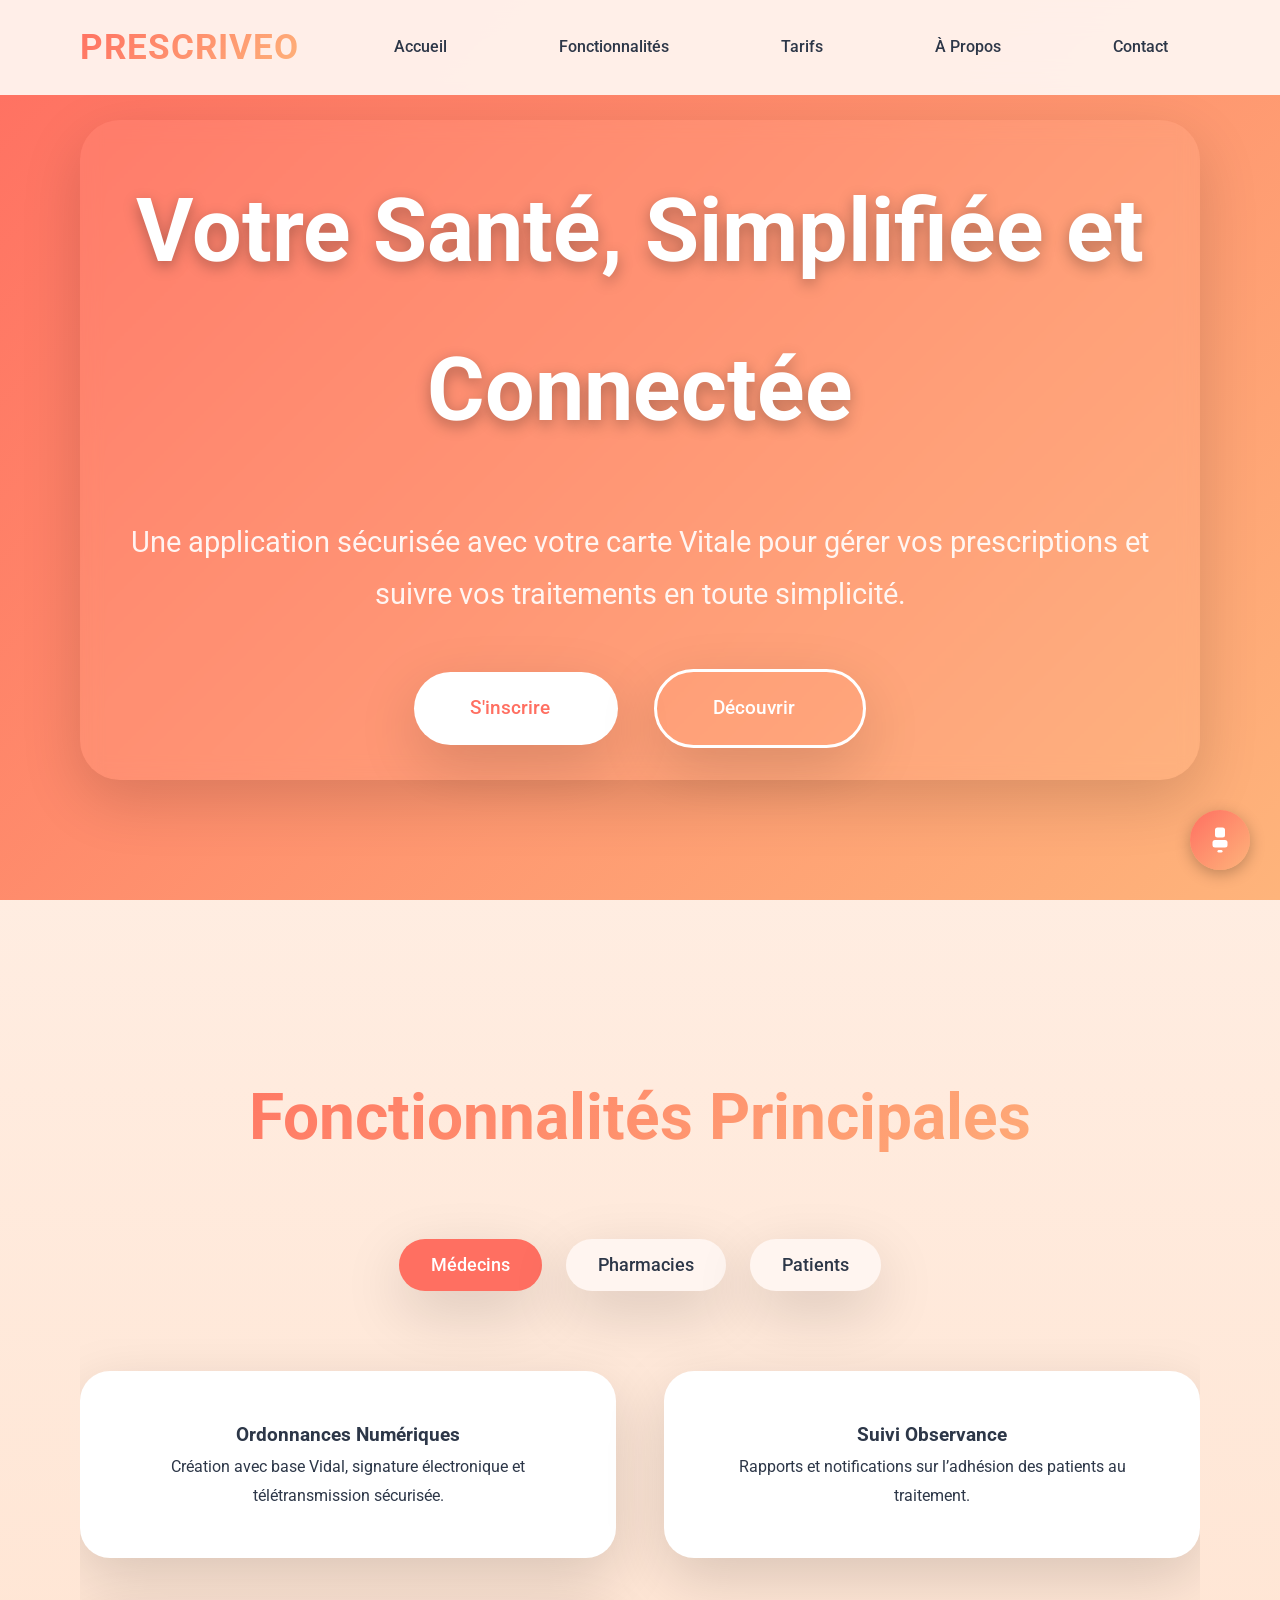
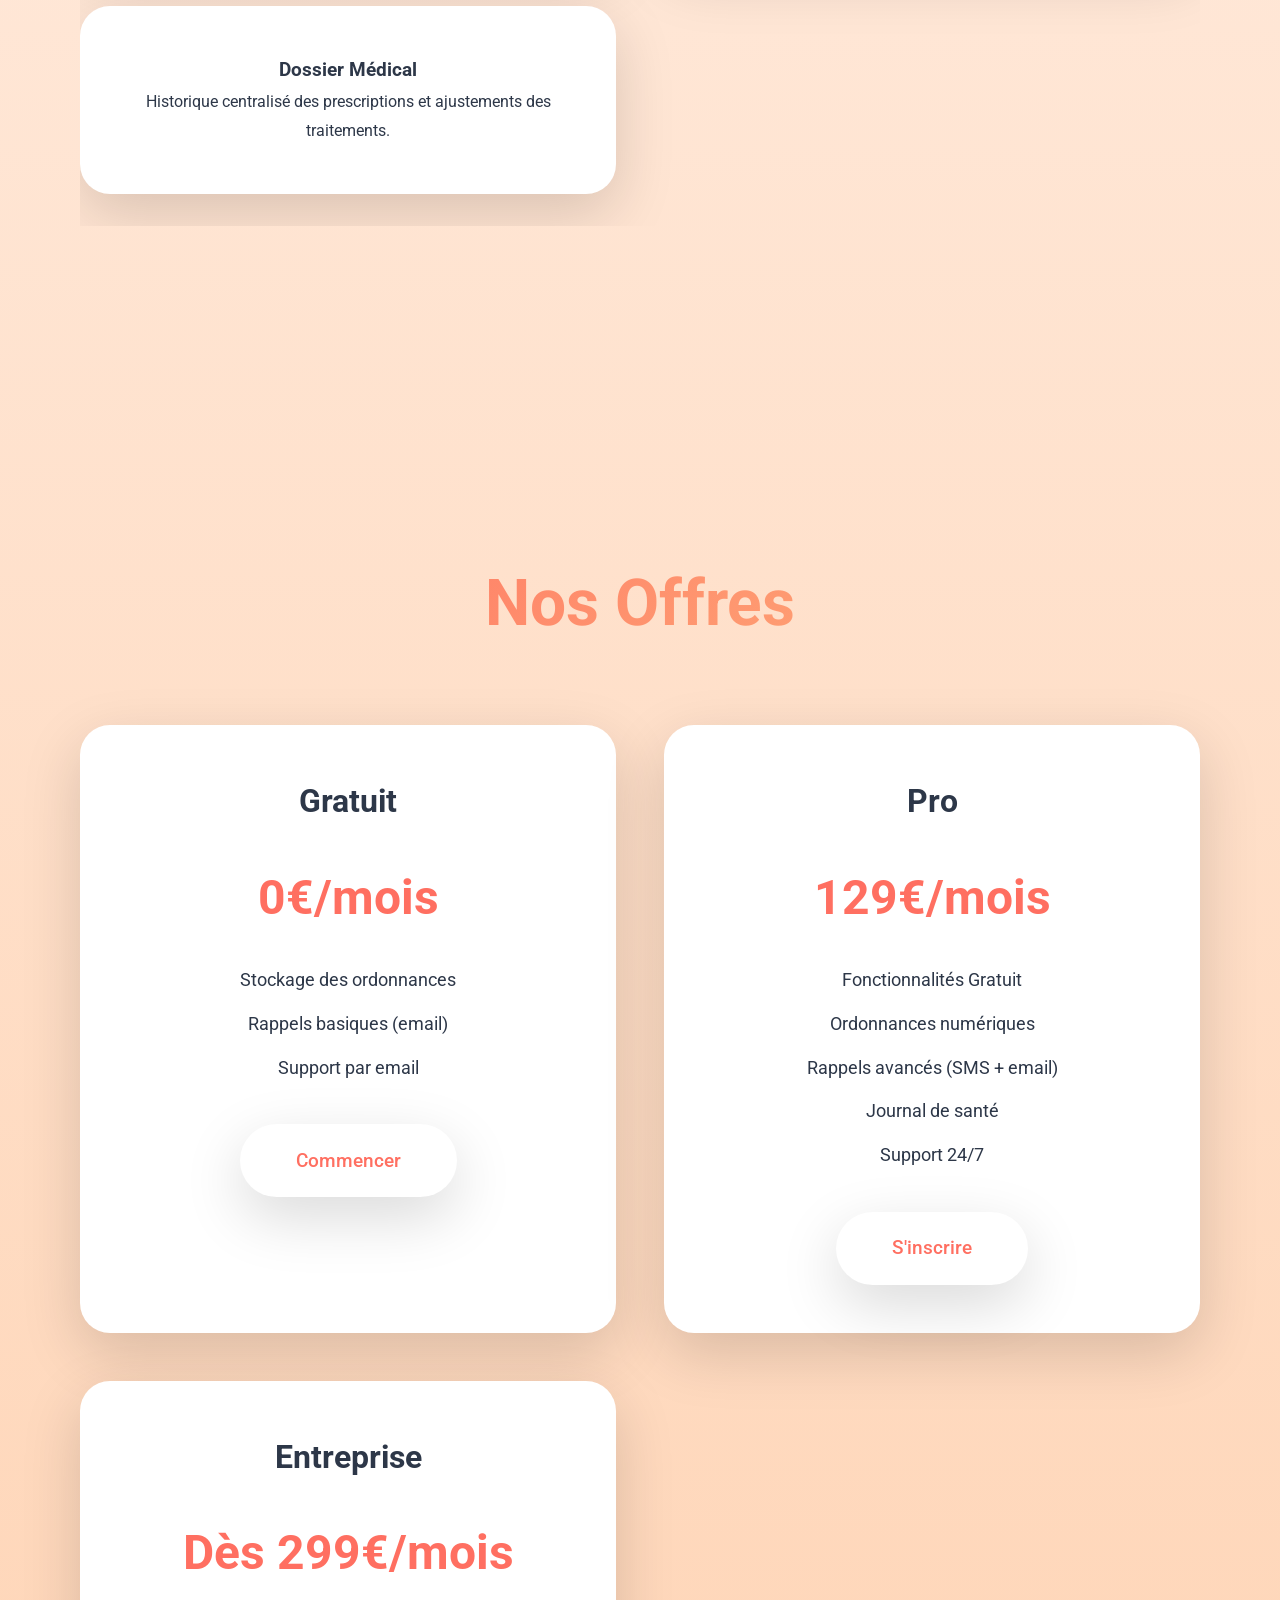
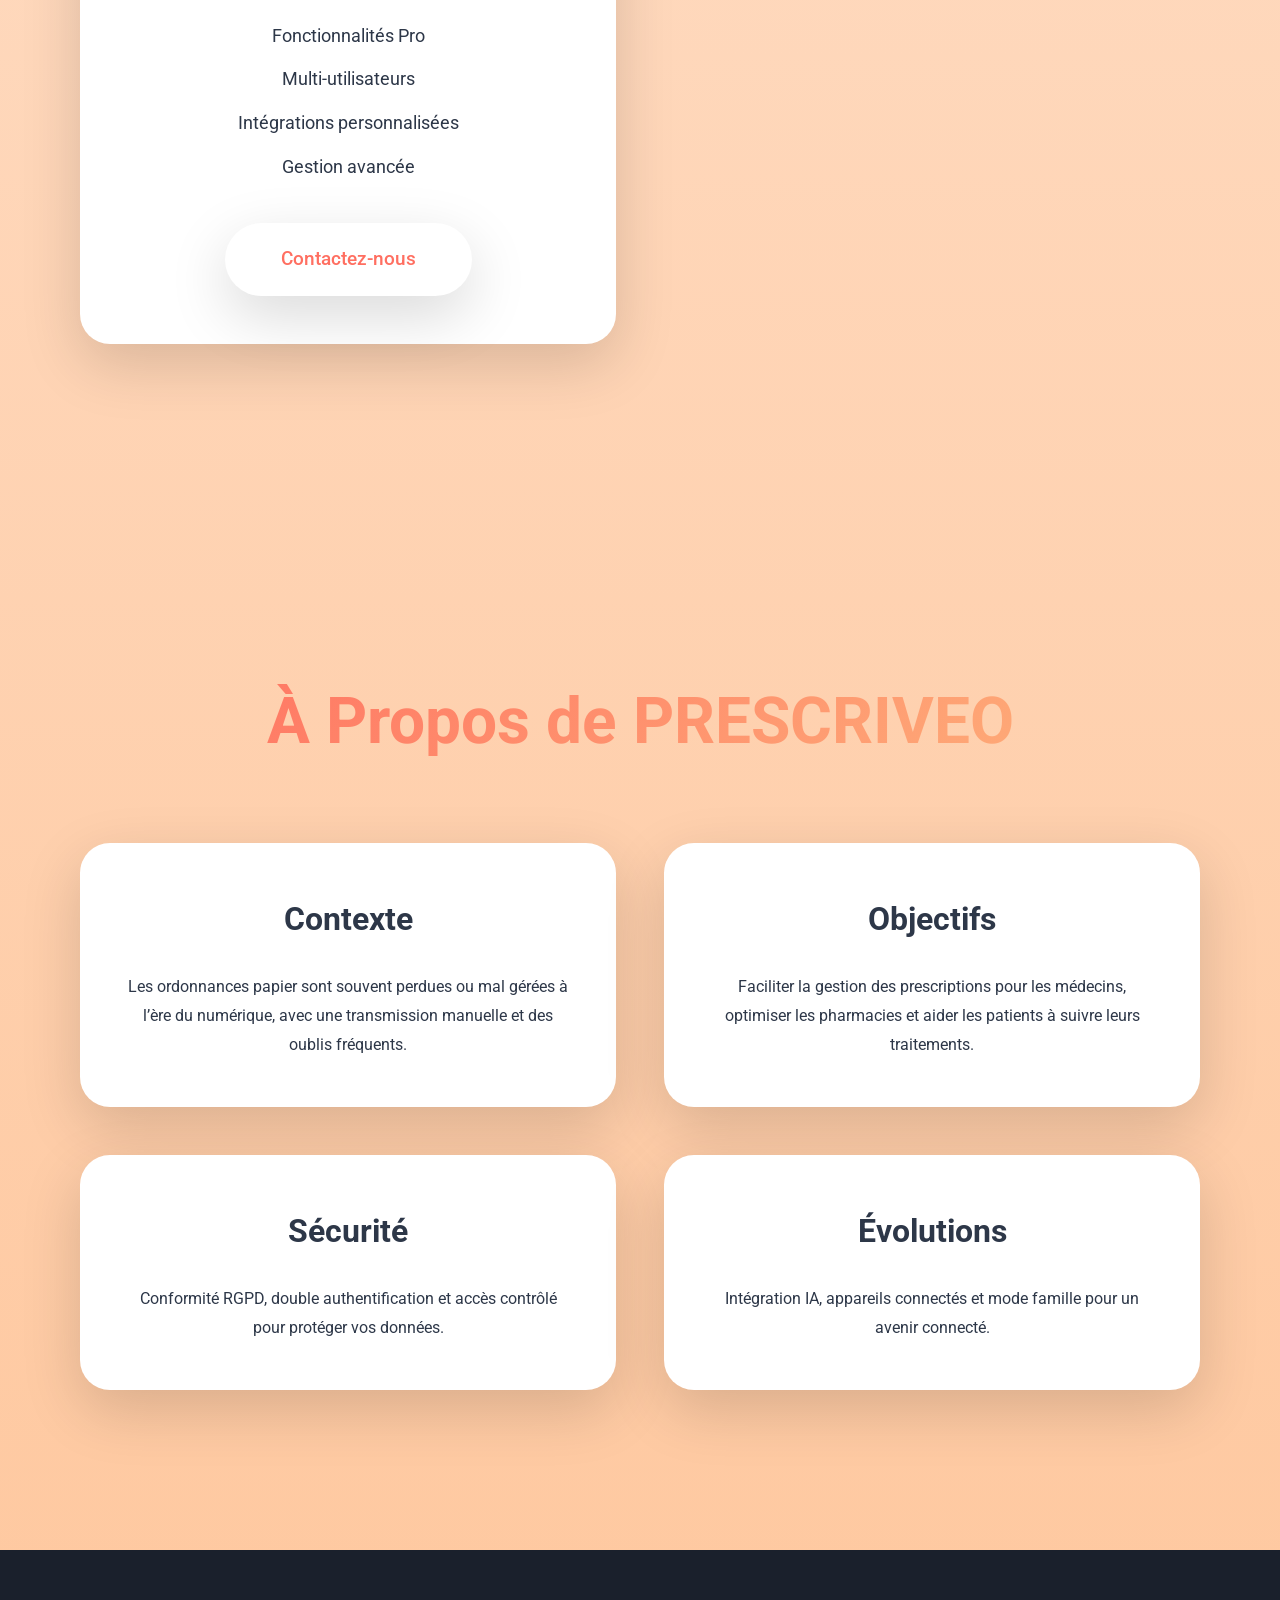
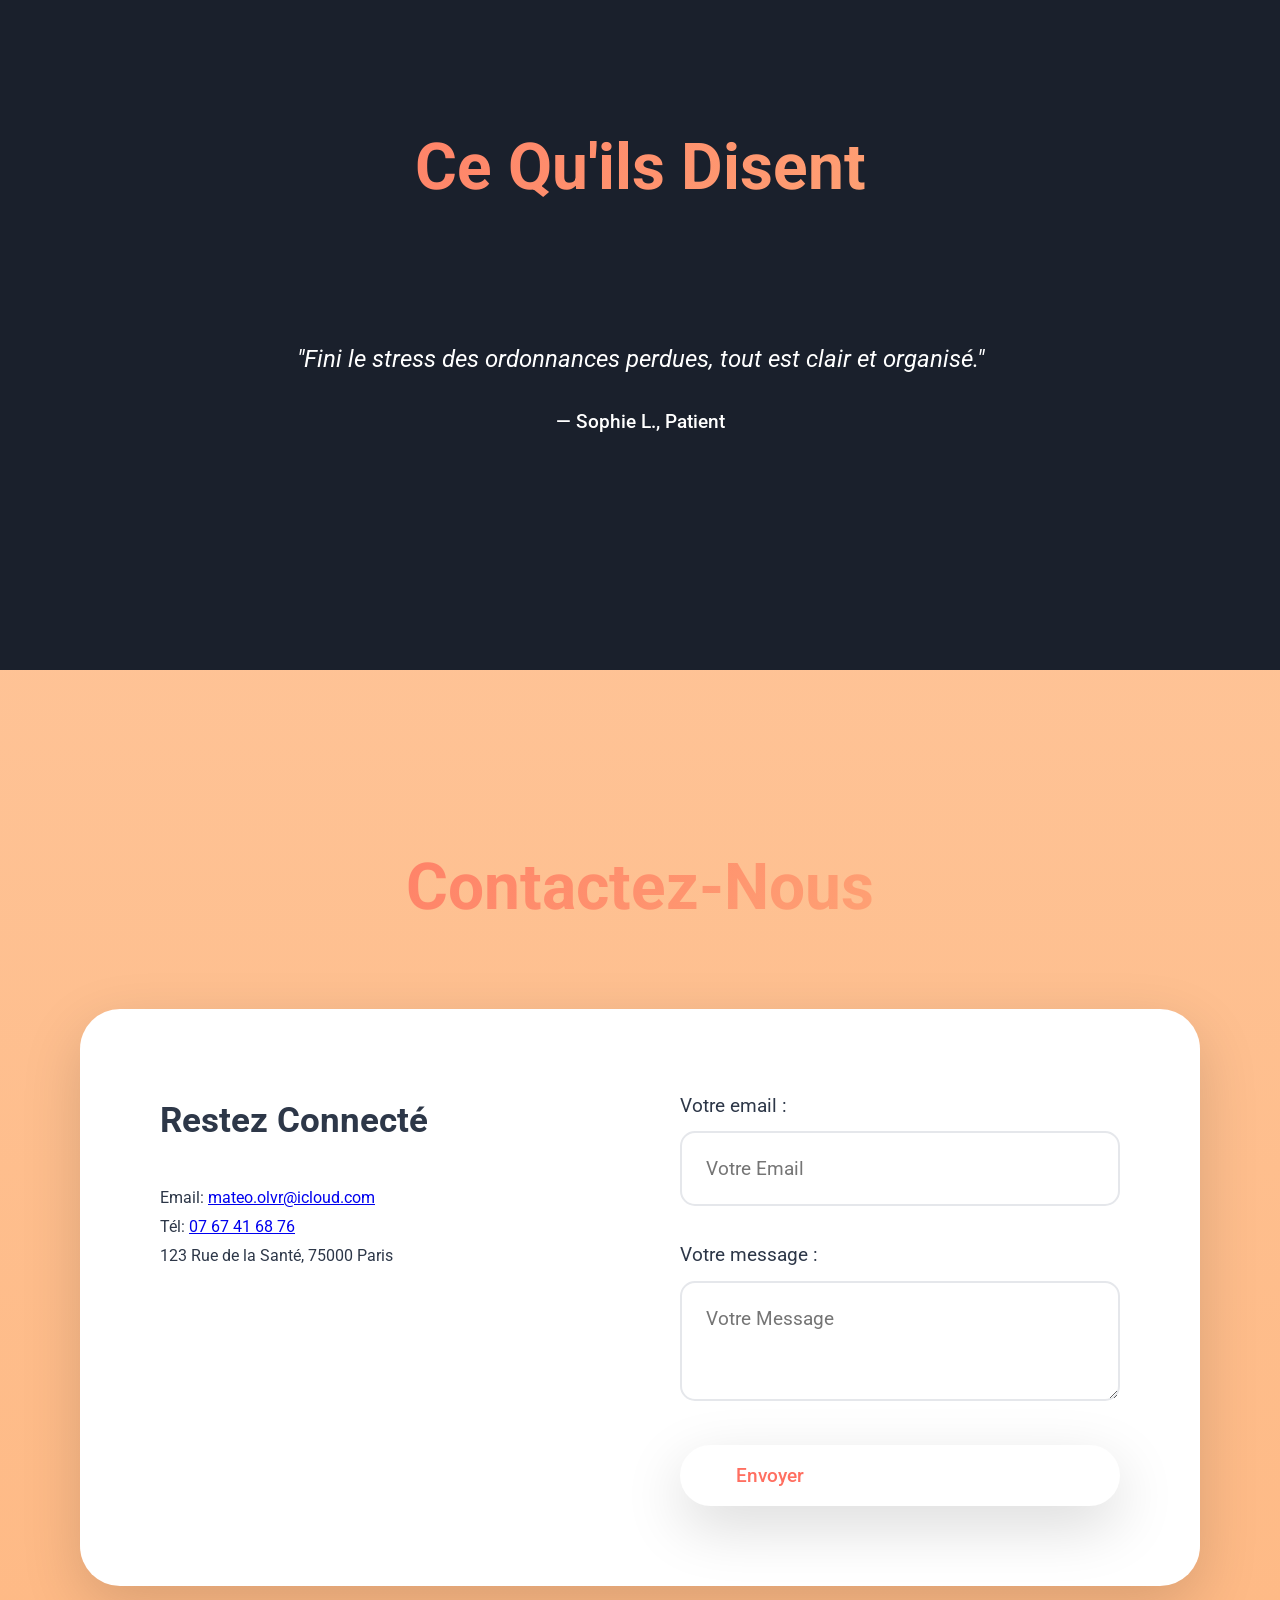
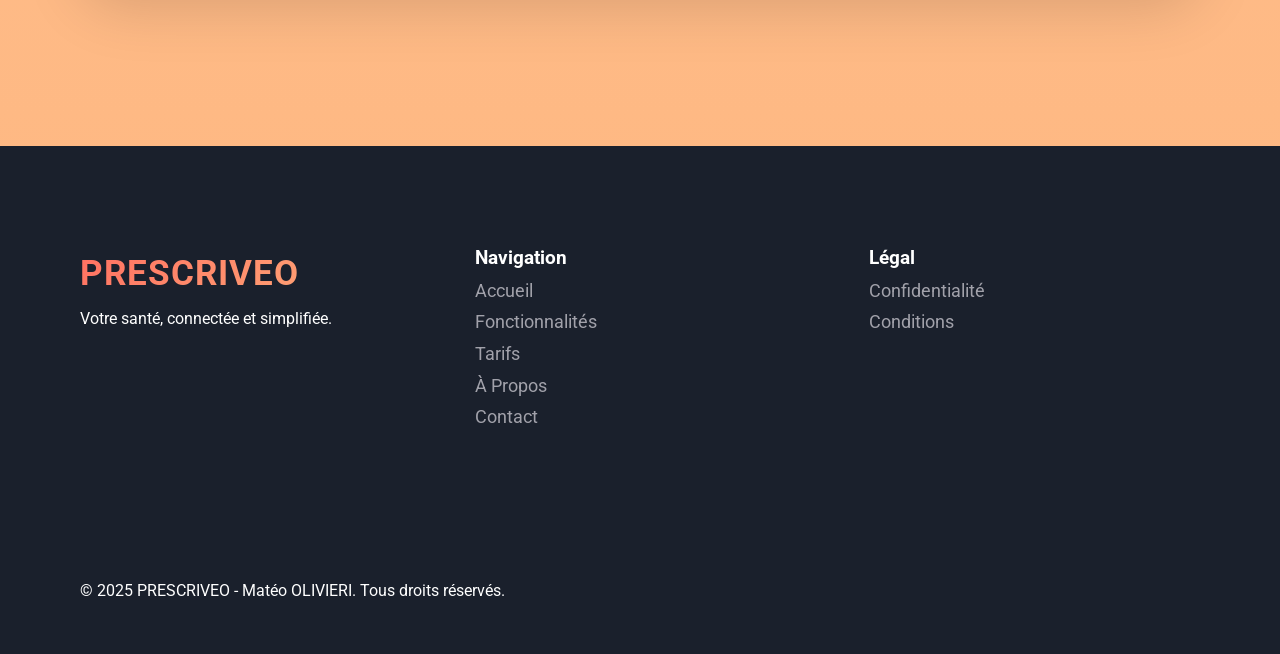
==== commit 422523f6: "Update index.html" ====
--- a/index.html
+++ b/index.html
@@ -753,30 +753,31 @@
                 <div class="price">0€/mois</div>
                 <ul>
                     <li>Stockage des ordonnances</li>
-                    <li>Rappels basiques</li>
+                    <li>Rappels basiques (email)</li>
                     <li>Support par email</li>
                 </ul>
                 <a href="#contact" class="btn">Commencer</a>
             </div>
             <div class="pricing-card">
                 <h3>Pro</h3>
-                <div class="price">9,99€/mois</div>
+                <div class="price">129€/mois</div>
                 <ul>
-                    <li>Fonctionnalités gratuites</li>
-                    <li>Rappels avancés & journal</li>
-                    <li>Messagerie sécurisée</li>
+                    <li>Fonctionnalités Gratuit</li>
+                    <li>Ordonnances numériques</li>
+                    <li>Rappels avancés (SMS + email)</li>
+                    <li>Journal de santé</li>
                     <li>Support 24/7</li>
                 </ul>
                 <a href="#contact" class="btn">S'inscrire</a>
             </div>
             <div class="pricing-card">
                 <h3>Entreprise</h3>
-                <div class="price">Sur devis</div>
+                <div class="price">Dès 299€/mois</div>
                 <ul>
                     <li>Fonctionnalités Pro</li>
                     <li>Multi-utilisateurs</li>
                     <li>Intégrations personnalisées</li>
-                    <li>Gestion d’équipe</li>
+                    <li>Gestion avancée</li>
                 </ul>
                 <a href="#contact" class="btn">Contactez-nous</a>
             </div>
@@ -1047,7 +1048,7 @@
                 options: document.getElementById('chatbot-options')
             },
             responses: {
-                'tarifs': 'Nos tarifs : Gratuit - 0€ | Pro - 9,99€/mois | Entreprise - sur devis. Plus de détails dans "Tarifs".',
+                'tarifs': 'Nos tarifs : Gratuit - 0€/mois | Pro - 129€/mois | Entreprise - dès 299€/mois. Plus de détails dans "Tarifs".',
                 'fonctionnalités': 'Outils pour médecins (ordonnances, suivi), pharmacies (réception, analyse) et patients (rappels, journal).',
                 'à propos': 'Découvrez notre mission, nos objectifs, la sécurité et les évolutions dans "À Propos".',
                 'contact': 'Contactez-nous à mateo.olvr@icloud.com ou au 07 67 41 68 76.',
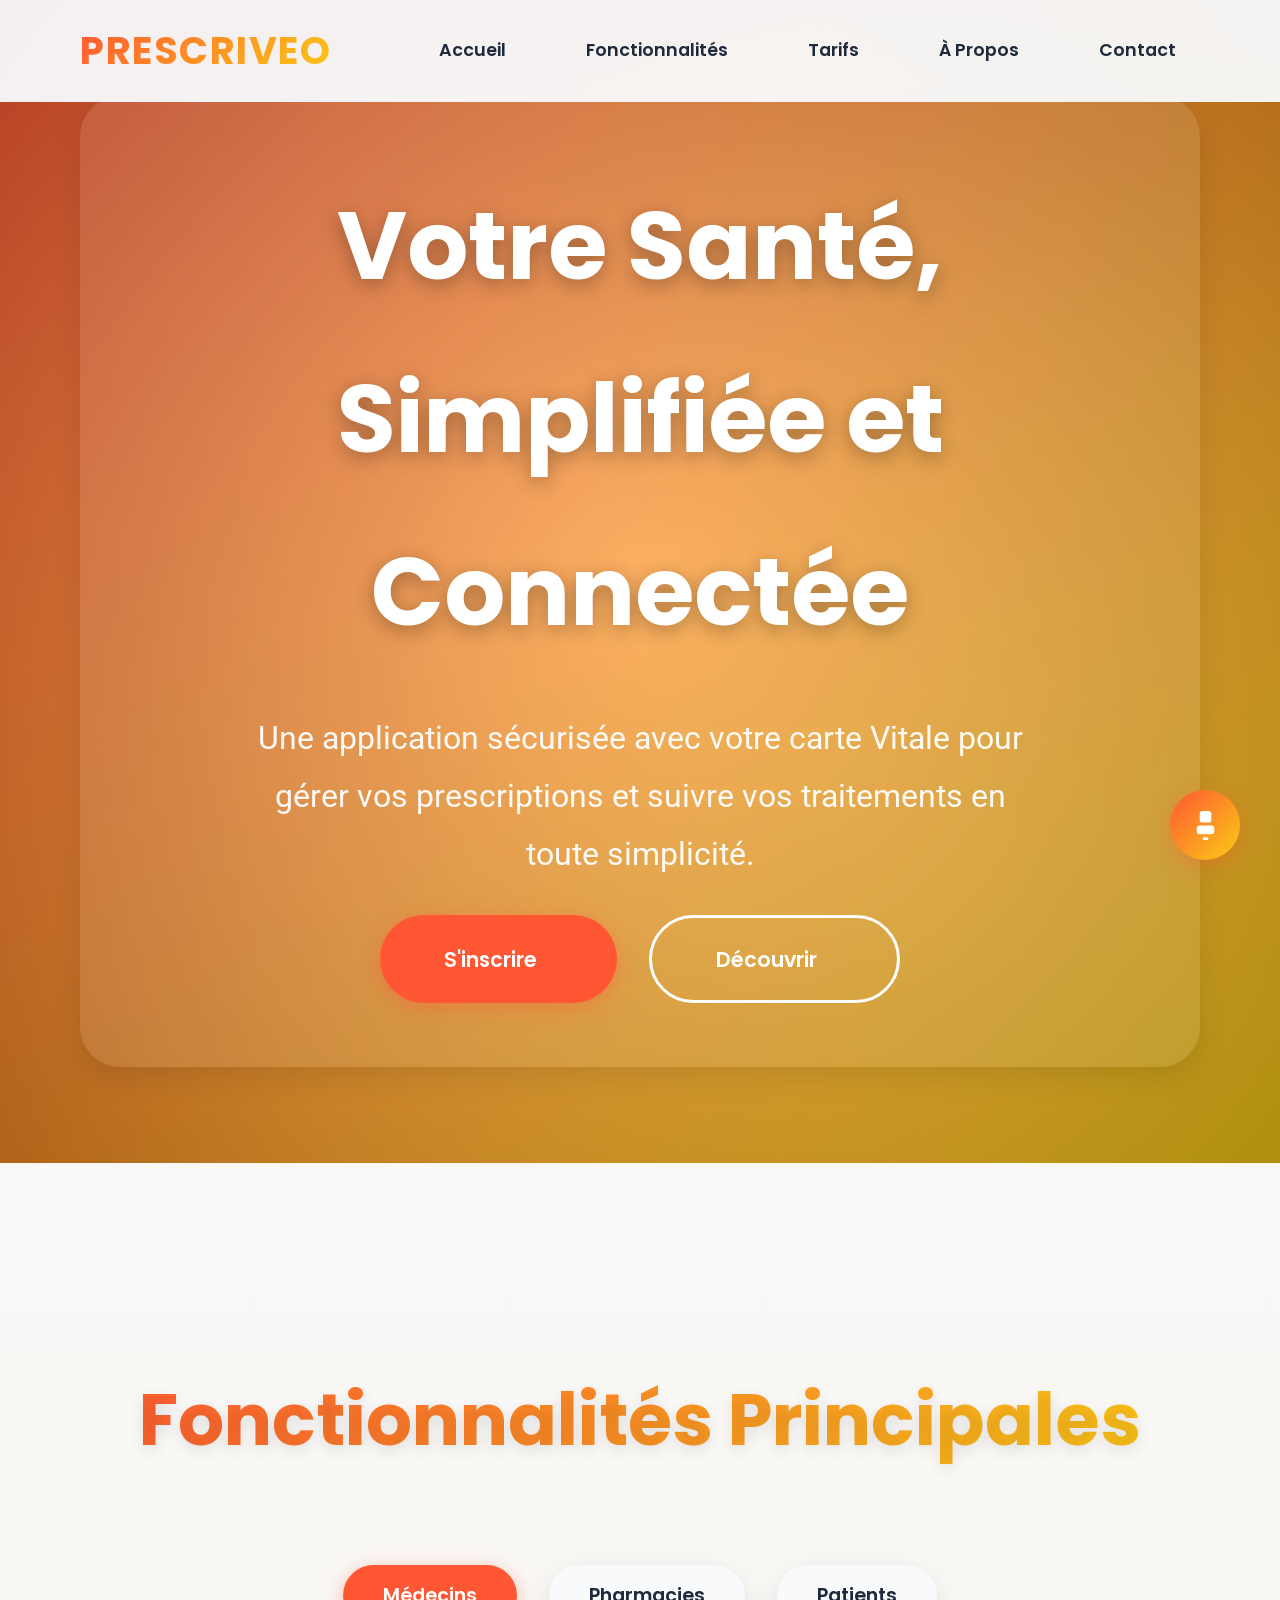
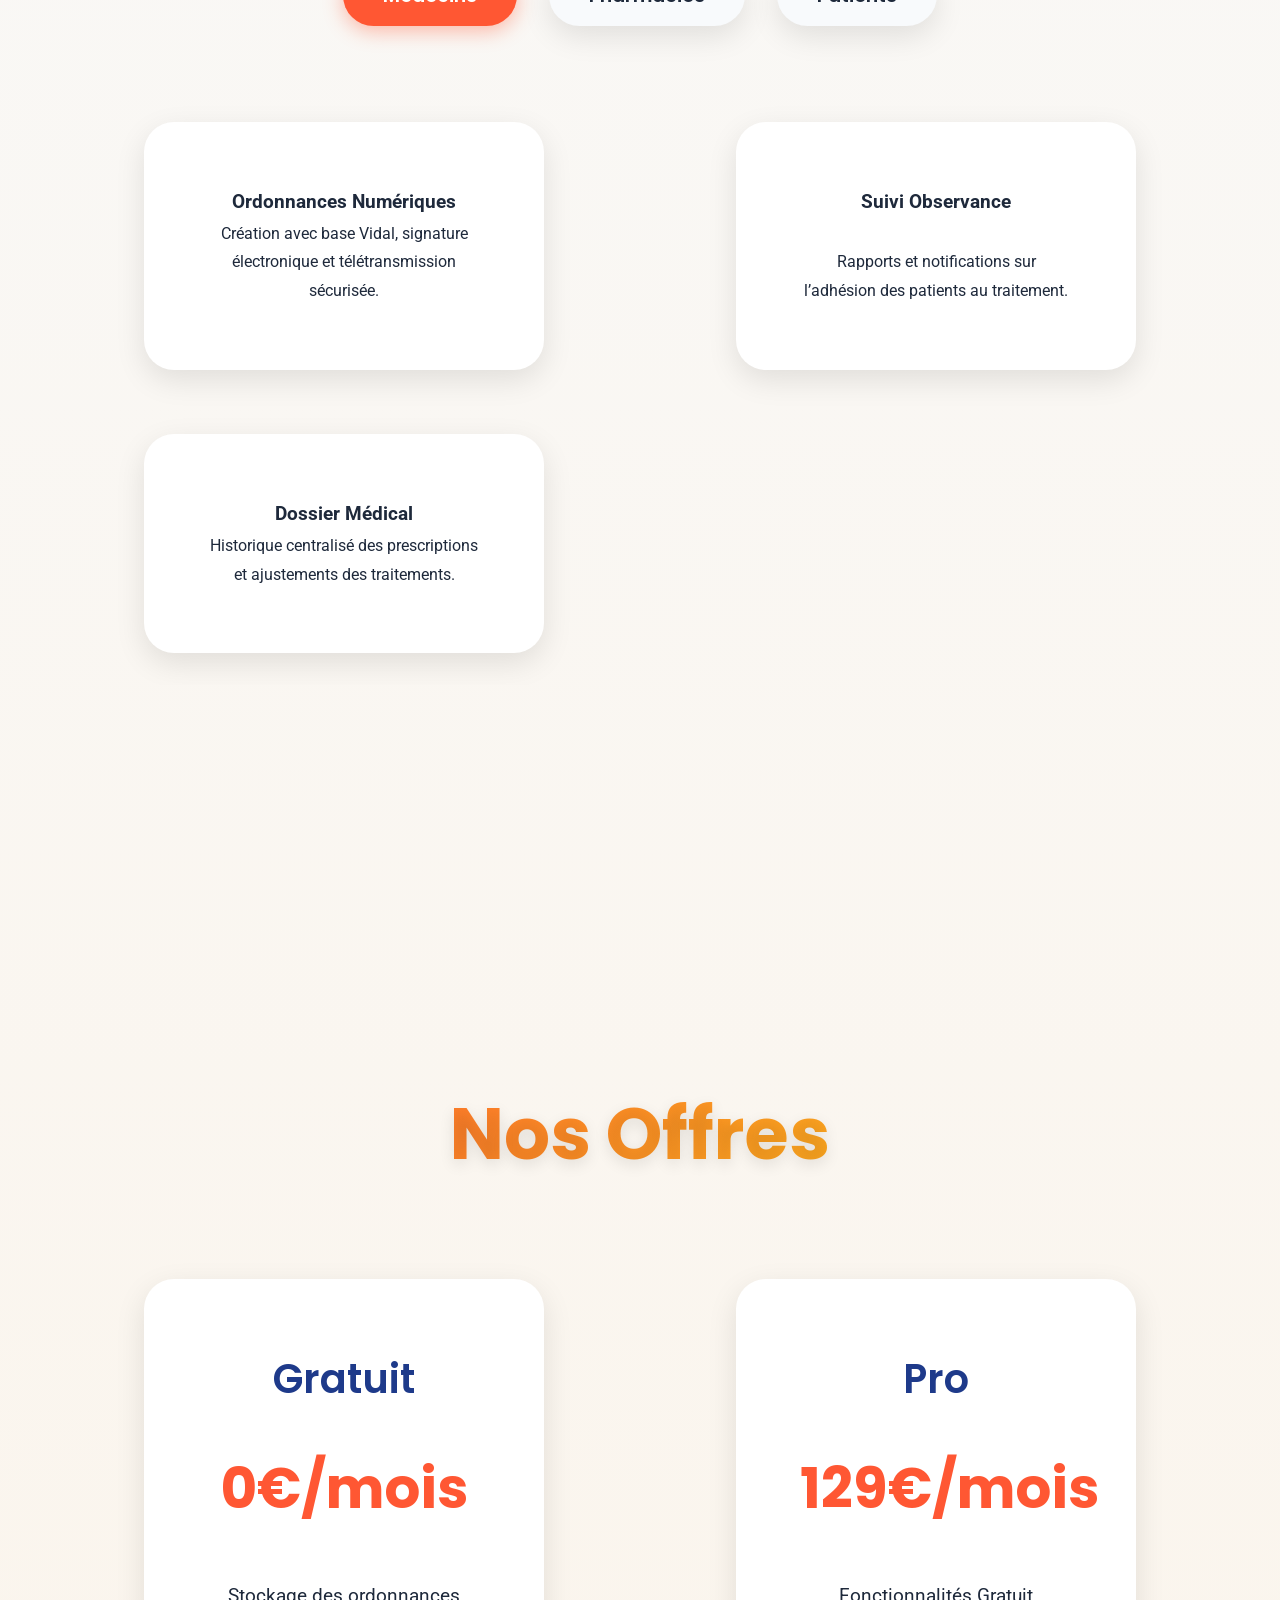
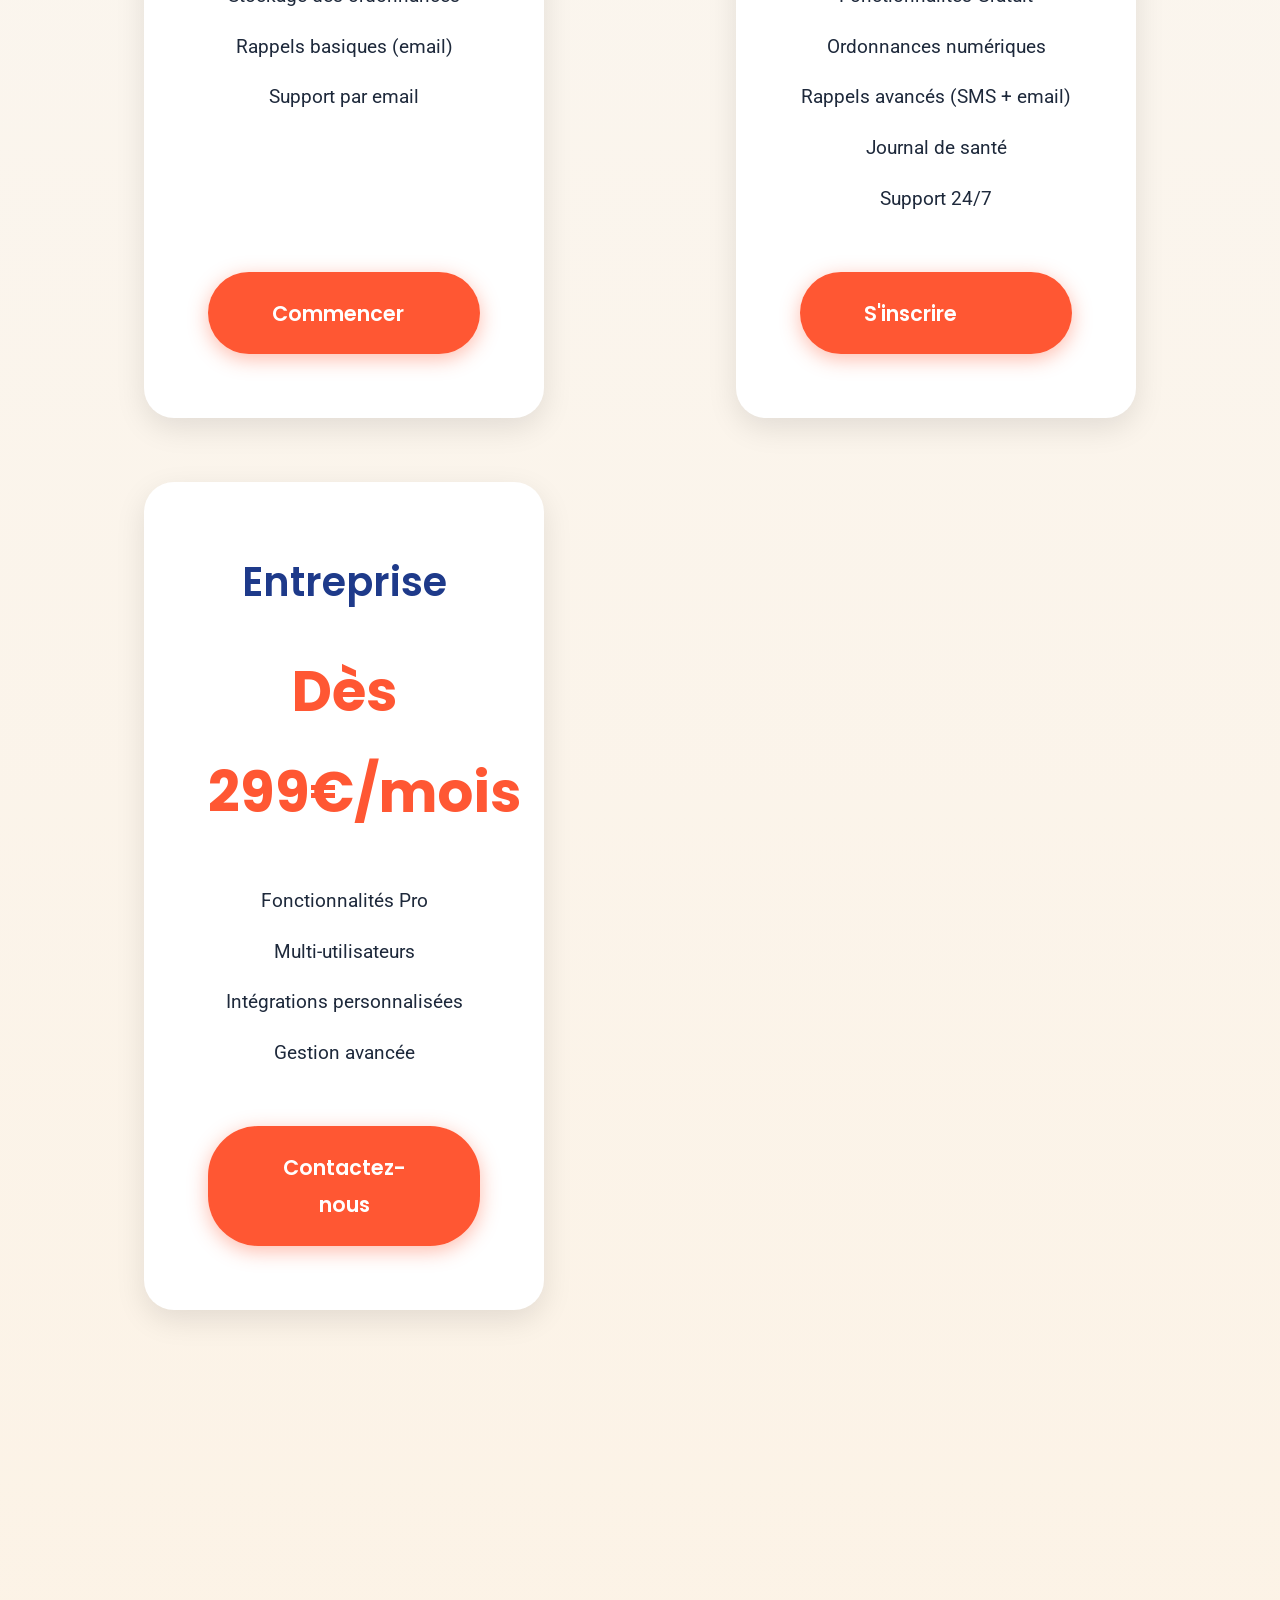
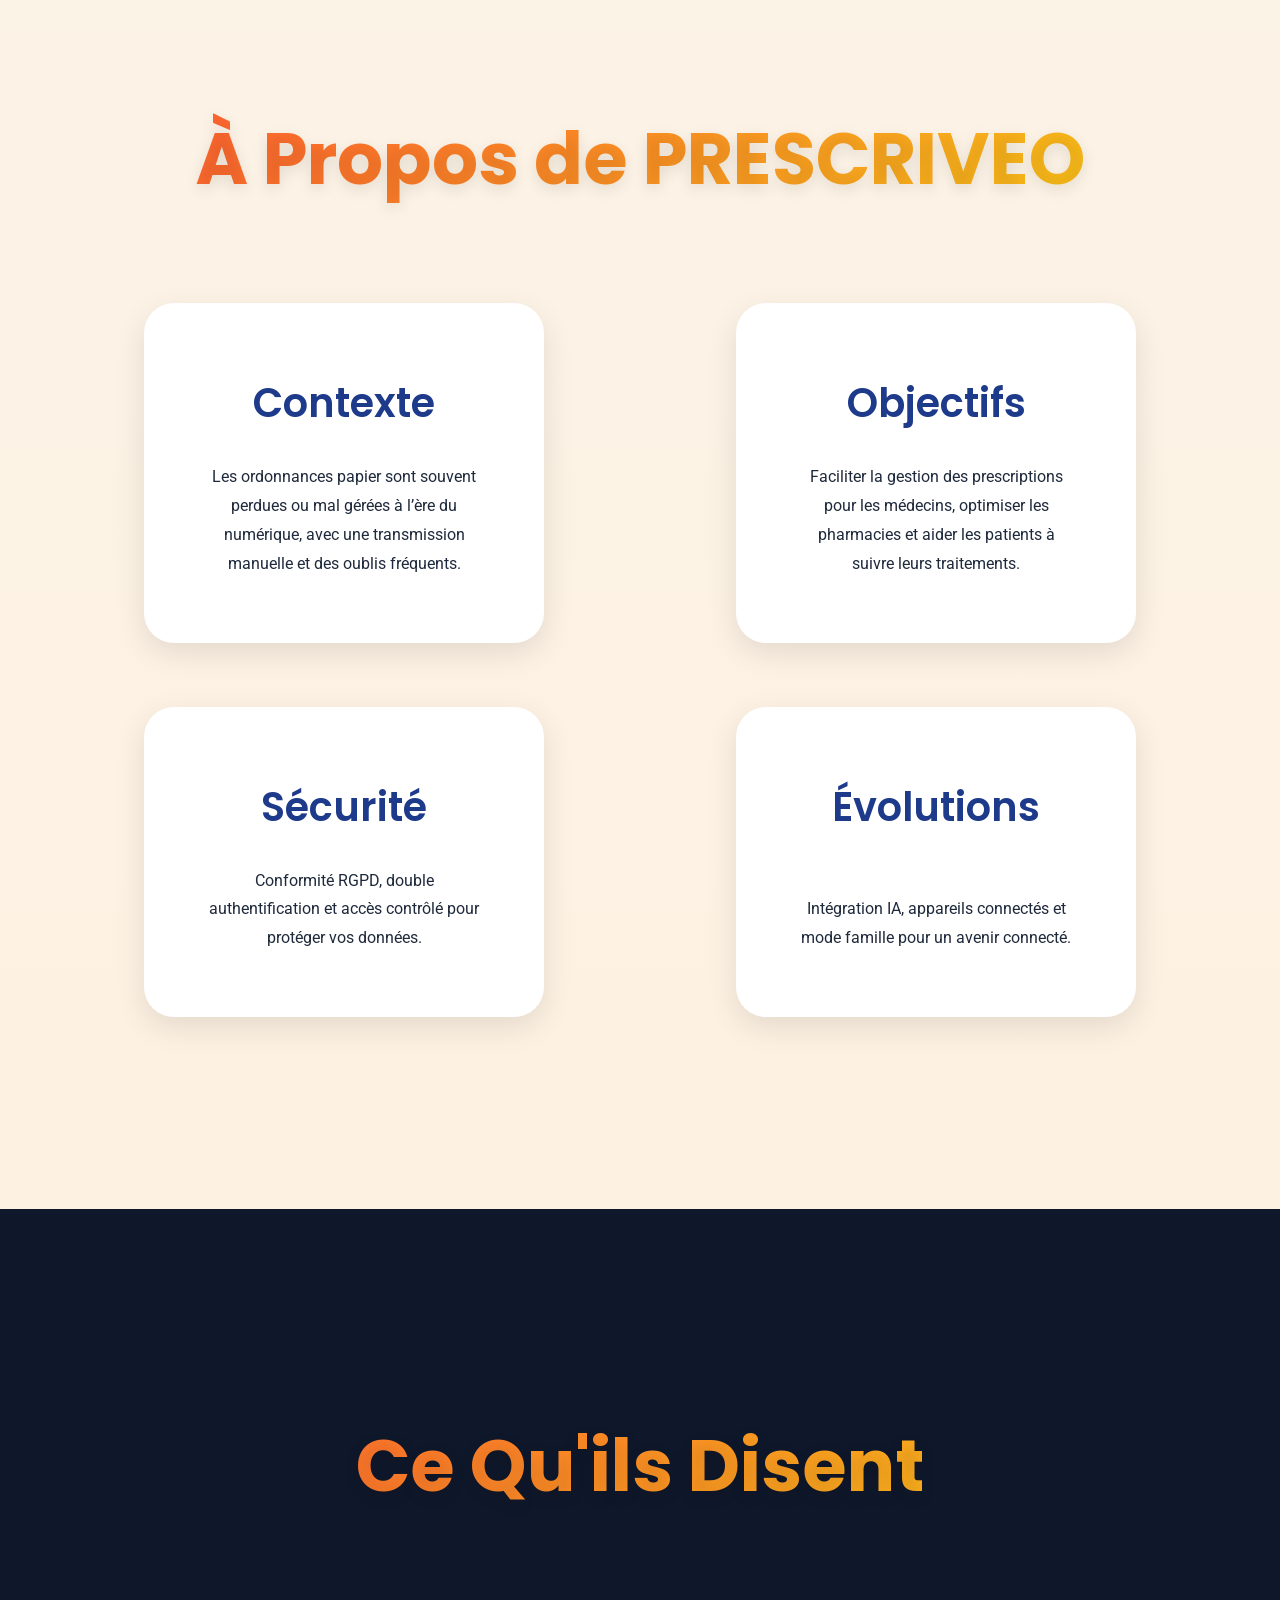
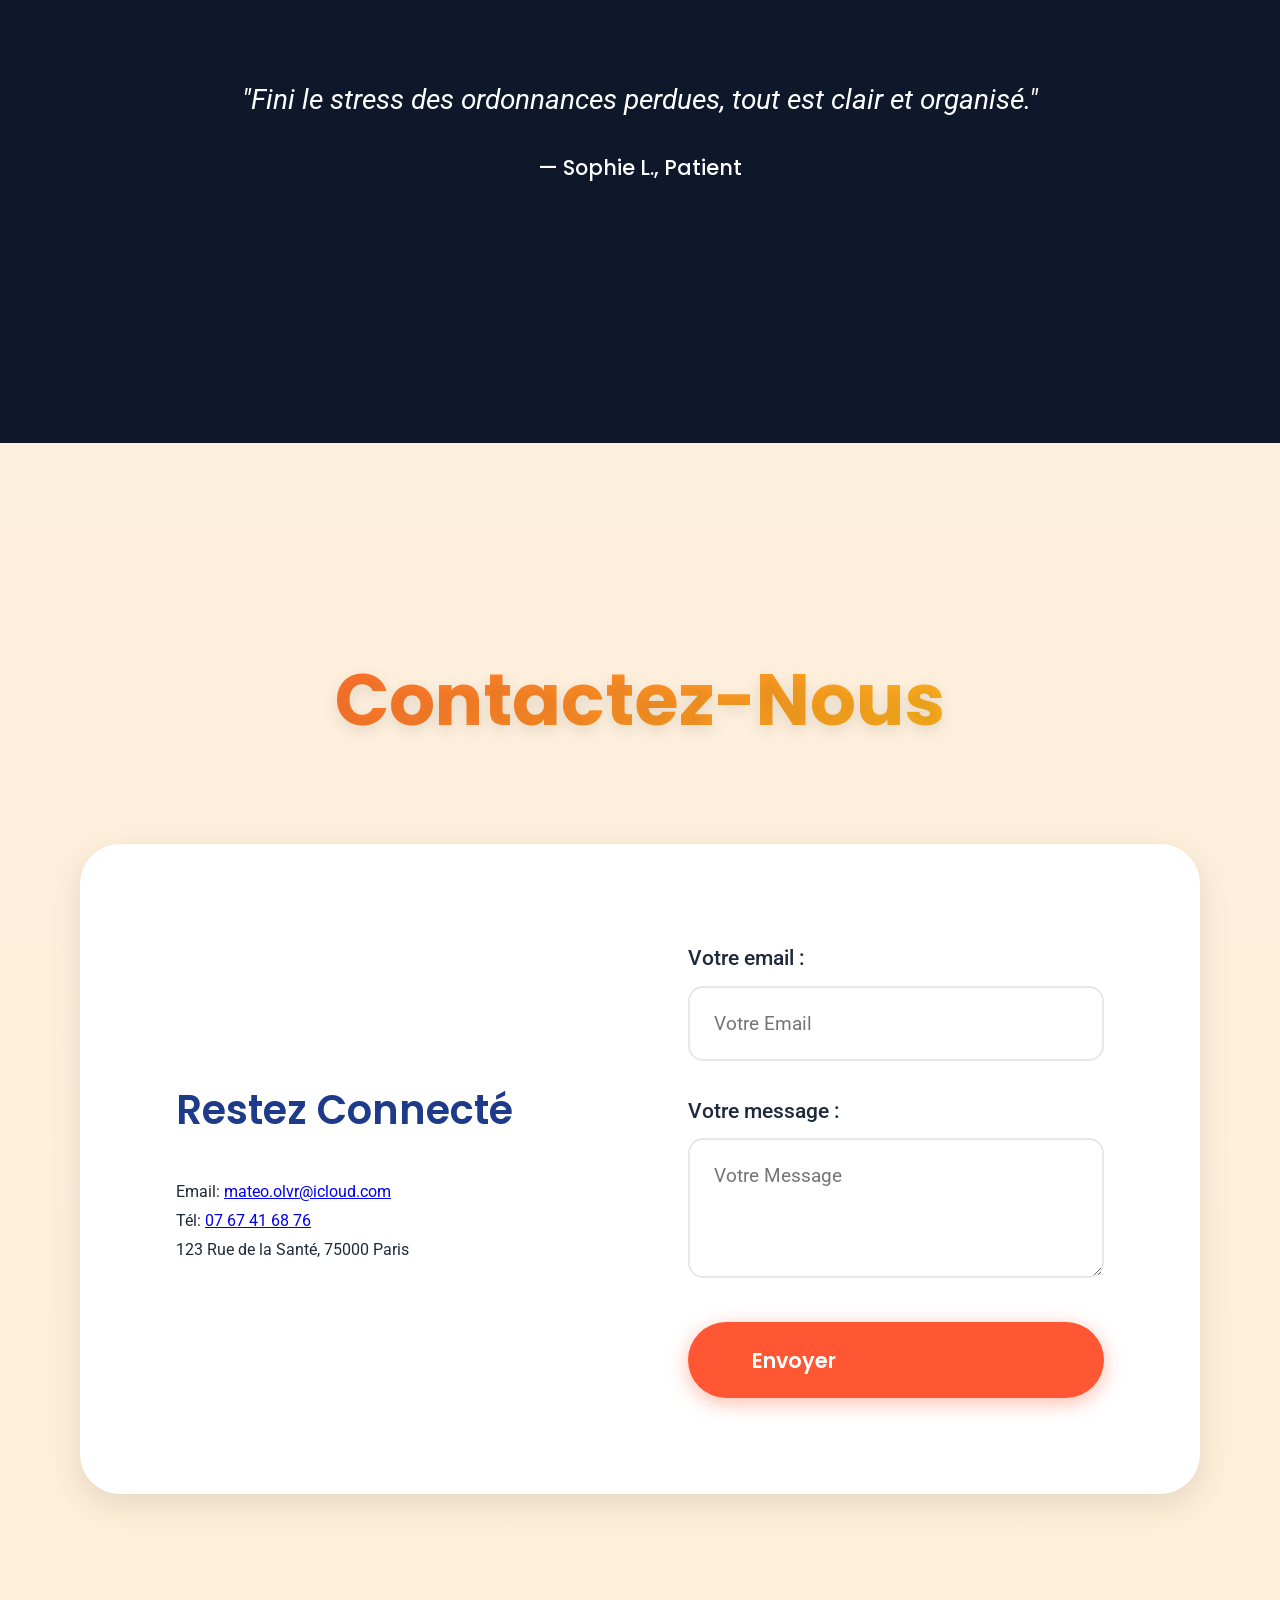
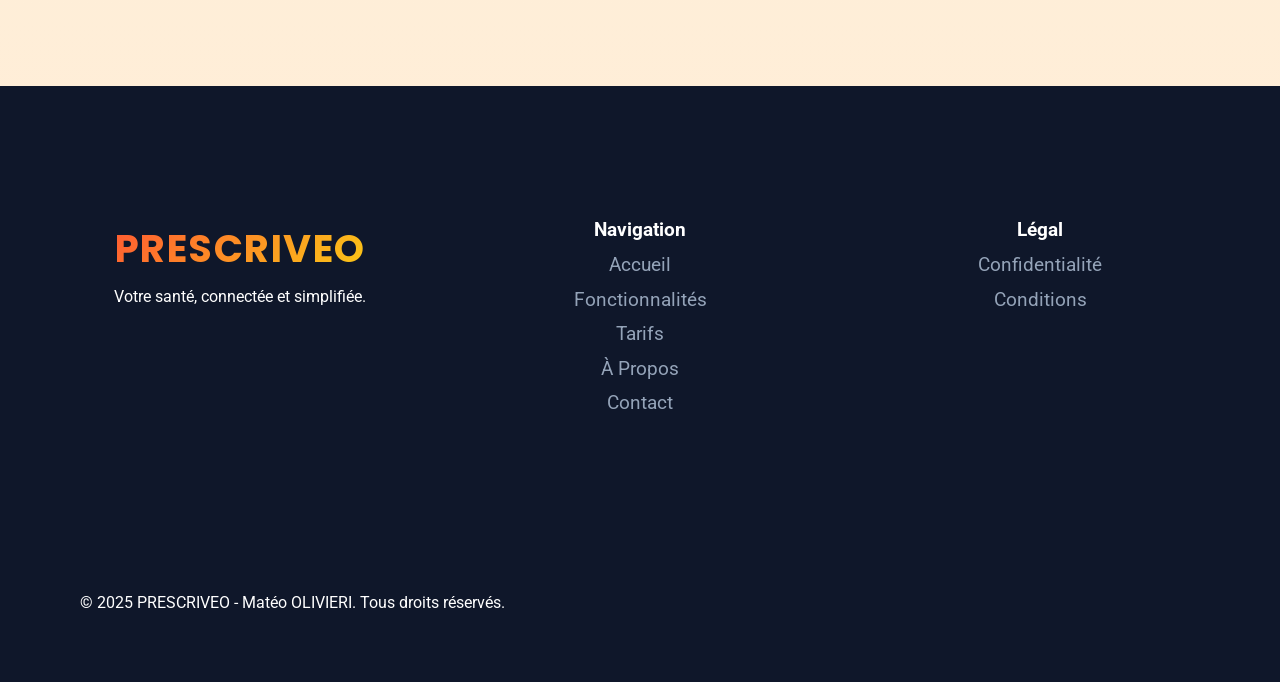
==== commit 0aae5641: "Update index.html" ====
--- a/index.html
+++ b/index.html
@@ -9,33 +9,33 @@
     <meta name="robots" content="index, follow">
     <title>PRESCRIVEO - Votre Santé Connectée</title>
     <link rel="icon" href="favicon.ico" type="image/x-icon">
-    <link href="https://fonts.googleapis.com/css2?family=Roboto:wght@300;400;500;700&display=swap" rel="stylesheet">
+    <link href="https://fonts.googleapis.com/css2?family=Roboto:wght@300;400;500;700&family=Poppins:wght@400;600;700&display=swap" rel="stylesheet">
     <style>
         :root {
-            --primary: #ff6f61;
-            --secondary: #2d3748;
-            --accent: #feb47b;
-            --light: #fff5f0;
-            --dark: #1a202c;
-            --text: #2d3748;
-            --shadow: 0 20px 60px rgba(0, 0, 0, 0.15);
-            --gradient: linear-gradient(135deg, #ff6f61 0%, #feb47b 100%);
-            --body-gradient: linear-gradient(to bottom, #fff5f0 0%, #feb47b 100%);
-            --dark-gradient: linear-gradient(135deg, #1a202c 0%, #2d3748 50%);
+            --primary: #ff5733;
+            --secondary: #1e3a8a;
+            --accent: #facc15;
+            --light: #f8fafc;
+            --dark: #0f172a;
+            --text: #1e293b;
+            --shadow: 0 10px 30px rgba(0, 0, 0, 0.1);
+            --gradient: linear-gradient(135deg, #ff5733 0%, #facc15 100%);
+            --body-gradient: linear-gradient(to bottom, #f8fafc 0%, #ffedd5 100%);
+            --dark-gradient: linear-gradient(135deg, #0f172a 0%, #1e3a8a 50%);
             --spacing-sm: 1rem;
             --spacing-md: 2rem;
-            --spacing-lg: 3rem;
+            --spacing-lg: 4rem;
             --font-size-sm: 1rem;
-            --font-size-md: 1.5rem;
-            --font-size-lg: 2rem;
+            --font-size-md: 1.75rem;
+            --font-size-lg: 2.5rem;
         }
 
         [data-theme="dark"] {
-            --light: #1a202c;
-            --dark: #fff5f0;
-            --text: #fff5f0;
-            --secondary: #feb47b;
-            --body-gradient: linear-gradient(to bottom, #1a202c 0%, #2d3748 100%);
+            --light: #0f172a;
+            --dark: #f8fafc;
+            --text: #f8fafc;
+            --secondary: #facc15;
+            --body-gradient: linear-gradient(to bottom, #0f172a 0%, #1e3a8a 100%);
         }
 
         * {
@@ -51,8 +51,8 @@
             color: var(--text);
             line-height: 1.8;
             overflow-x: hidden;
-            transition: background 0.5s, color 0.5s;
-            animation: fadeInBody 1s ease-in;
+            transition: background 0.5s ease, color 0.5s ease;
+            animation: fadeInBody 1.2s ease-in-out;
         }
 
         header {
@@ -60,15 +60,16 @@
             width: 100%;
             top: 0;
             z-index: 1000;
-            background: rgba(255, 245, 240, 0.95);
-            backdrop-filter: blur(15px);
+            background: rgba(248, 250, 252, 0.95);
+            backdrop-filter: blur(20px);
             padding: var(--spacing-sm) 5rem;
-            transition: all 0.5s ease;
+            transition: all 0.4s ease;
         }
 
         header.scrolled {
-            padding: 1rem 5rem;
+            padding: 0.8rem 5rem;
             box-shadow: var(--shadow);
+            background: rgba(248, 250, 252, 1);
         }
 
         .nav-container {
@@ -77,13 +78,15 @@
             display: flex;
             justify-content: space-between;
             align-items: center;
+            height: 70px; /* Hauteur fixe pour alignement */
         }
 
         .logo {
-            font-size: 2.2rem;
+            font-family: 'Poppins', sans-serif;
+            font-size: 2.4rem;
             font-weight: 700;
             color: var(--secondary);
-            letter-spacing: 1px;
+            letter-spacing: 1.5px;
             background: var(--gradient);
             -webkit-background-clip: text;
             -webkit-text-fill-color: transparent;
@@ -96,23 +99,27 @@
 
         nav ul {
             display: flex;
-            gap: var(--spacing-lg);
+            gap: var(--spacing-md);
             list-style: none;
+            align-items: center;
         }
 
         nav a {
+            font-family: 'Poppins', sans-serif;
+            font-weight: 600;
             color: var(--text);
             text-decoration: none;
-            font-weight: 500;
-            padding: 0.75rem var(--spacing-md);
-            border-radius: 30px;
+            padding: 0.8rem 1.5rem;
+            border-radius: 50px;
             transition: all 0.3s ease;
+            font-size: 1.1rem;
         }
 
         nav a:hover, nav a:focus {
             color: var(--primary);
-            background: rgba(255, 111, 97, 0.2);
-            outline: none;
+            background: rgba(255, 87, 51, 0.1);
+            transform: translateY(-2px);
+            box-shadow: 0 5px 15px rgba(255, 87, 51, 0.2);
         }
 
         .menu-btn, .theme-toggle {
@@ -126,7 +133,7 @@
         }
 
         .menu-btn:hover, .theme-toggle:hover {
-            transform: rotate(90deg);
+            transform: scale(1.1);
         }
 
         .hero {
@@ -139,59 +146,84 @@
             justify-content: center;
             text-align: center;
             color: white;
-            padding: 5rem;
-            animation: heroFade 1.5s ease-in;
+            padding: 6rem 5rem;
+            animation: heroFade 1.5s ease-in-out;
+        }
+
+        .hero::before {
+            content: '';
+            position: absolute;
+            top: 0;
+            left: 0;
+            width: 100%;
+            height: 100%;
+            background: radial-gradient(circle, rgba(255, 255, 255, 0.2) 0%, rgba(0, 0, 0, 0.3) 100%);
+            z-index: 1;
         }
 
         .hero-content {
             z-index: 2;
             max-width: 1200px;
-            padding: var(--spacing-md);
-            background: rgba(255, 255, 255, 0.05);
+            padding: var(--spacing-lg);
+            background: rgba(255, 255, 255, 0.1);
             border-radius: 40px;
-            backdrop-filter: blur(10px);
+            backdrop-filter: blur(15px);
             box-shadow: var(--shadow);
+            animation: slideUp 1s ease-out;
+            display: flex;
+            flex-direction: column;
+            align-items: center;
+            gap: var(--spacing-md);
         }
 
         .hero h1 {
-            font-size: 5.5rem;
+            font-family: 'Poppins', sans-serif;
+            font-size: 6rem;
             font-weight: 700;
-            margin-bottom: var(--spacing-lg);
-            text-shadow: 0 5px 15px rgba(0, 0, 0, 0.3);
+            margin: 0;
+            text-shadow: 0 5px 20px rgba(0, 0, 0, 0.3);
         }
 
         .hero p {
-            font-size: 1.8rem;
-            margin-bottom: var(--spacing-lg);
-            opacity: 0.9;
+            font-size: 2rem;
+            margin: 0;
+            opacity: 0.95;
+            max-width: 800px;
+        }
+
+        .hero .btn-container {
+            display: flex;
+            gap: var(--spacing-md);
+            justify-content: center;
         }
 
         .btn {
             display: inline-flex;
             align-items: center;
-            padding: 1.2rem 3.5rem;
-            background: white;
-            color: var(--primary);
+            padding: 1.4rem 4rem;
+            background: var(--primary);
+            color: white;
             text-decoration: none;
             border-radius: 50px;
-            font-weight: 500;
-            font-size: 1.2rem;
+            font-family: 'Poppins', sans-serif;
+            font-weight: 600;
+            font-size: 1.3rem;
             transition: all 0.4s ease;
-            box-shadow: var(--shadow);
+            box-shadow: 0 5px 20px rgba(255, 87, 51, 0.4);
             border: none;
             cursor: pointer;
         }
 
         .btn i {
-            margin-left: 0.75rem;
+            margin-left: 1rem;
             transition: transform 0.3s ease;
         }
 
         .btn:hover, .btn:focus {
-            background: var(--primary);
-            color: white;
-            transform: translateY(-5px);
-            outline: none;
+            background: var(--accent);
+            transform: translateY(-5px) scale(1.05);
+            box-shadow: 0 10px 30px rgba(250, 204, 21, 0.5);
+            animation: pulse 1.5s infinite;
         }
 
         .btn:hover i {
@@ -202,35 +234,47 @@
             background: transparent;
             border: 3px solid white;
             color: white;
-            margin-left: var(--spacing-md);
+            box-shadow: none;
         }
 
         .btn.secondary:hover, .btn.secondary:focus {
             background: white;
             color: var(--primary);
+            box-shadow: 0 5px 20px rgba(255, 255, 255, 0.4);
         }
 
         .section {
-            padding: 10rem 5rem;
+            padding: 12rem 5rem;
             max-width: 1600px;
             margin: 0 auto;
             position: relative;
+            opacity: 0;
+            transform: translateY(50px);
+            transition: all 0.8s ease-out;
+        }
+
+        .section.visible {
+            opacity: 1;
+            transform: translateY(0);
         }
 
         .section-title {
-            font-size: 4rem;
+            font-family: 'Poppins', sans-serif;
+            font-size: 4.5rem;
+            font-weight: 700;
             text-align: center;
-            margin-bottom: 4rem;
+            margin-bottom: 5rem;
             color: var(--secondary);
             background: var(--gradient);
             -webkit-background-clip: text;
             -webkit-text-fill-color: transparent;
+            text-shadow: 0 5px 15px rgba(0, 0, 0, 0.1);
         }
 
         .tabs {
             display: flex;
             justify-content: center;
-            gap: 1.5rem;
+            gap: 2rem;
             margin-bottom: var(--spacing-lg);
             flex-wrap: wrap;
         }
@@ -238,32 +282,36 @@
         .tab-btn {
             background: var(--light);
             color: var(--text);
-            padding: var(--spacing-sm) var(--spacing-md);
+            padding: 1rem 2.5rem;
             border: none;
-            border-radius: 30px;
+            border-radius: 50px;
             cursor: pointer;
+            font-family: 'Poppins', sans-serif;
+            font-weight: 600;
+            font-size: 1.2rem;
             transition: all 0.4s ease;
-            font-weight: 500;
-            font-size: 1.1rem;
             box-shadow: var(--shadow);
+            min-width: 150px;
+            text-align: center;
         }
 
         .tab-btn.active {
             background: var(--primary);
             color: white;
+            box-shadow: 0 5px 20px rgba(255, 87, 51, 0.4);
         }
 
         .tab-btn:hover, .tab-btn:focus {
             background: var(--accent);
             color: white;
-            outline: 3px solid var(--primary);
-            outline-offset: 2px;
+            transform: translateY(-3px);
+            box-shadow: 0 10px 25px rgba(250, 204, 21, 0.4);
         }
 
         .tab-container {
             position: relative;
             overflow: hidden;
-            transition: height 0.5s ease;
+            transition: height 0.6s ease;
         }
 
         .tab-content {
@@ -273,7 +321,7 @@
             width: 100%;
             opacity: 0;
             transform: translateX(100%);
-            transition: opacity 0.5s ease, transform 0.5s ease;
+            transition: opacity 0.6s ease, transform 0.6s ease;
             padding: var(--spacing-md) 0;
         }
 
@@ -288,53 +336,65 @@
             transform: translateX(-100%);
         }
 
-        .features-grid, .pricing-grid, .objectives-grid, .context-grid, .evolution-grid {
+        .features-grid, .pricing-grid, .context-grid {
             display: grid;
             grid-template-columns: repeat(auto-fit, minmax(350px, 1fr));
             gap: var(--spacing-lg);
-        }
-
-        .feature-card, .pricing-card, .objective-card, .context-card, .evolution-card {
+            justify-items: center;
+        }
+
+        .feature-card, .pricing-card, .context-card {
             background: white;
             padding: var(--spacing-lg);
             border-radius: 30px;
             text-align: center;
             box-shadow: var(--shadow);
             transition: all 0.5s ease;
-        }
-
-        .feature-card:hover, .pricing-card:hover, .objective-card:hover, .context-card:hover, .evolution-card:hover {
-            transform: translateY(-15px);
-            box-shadow: 0 30px 60px rgba(255, 111, 97, 0.2);
-        }
-
-        .pricing-card h3, .objective-card h3, .context-card h3, .evolution-card h3 {
+            width: 100%;
+            max-width: 400px;
+            height: 100%;
+            display: flex;
+            flex-direction: column;
+            justify-content: space-between;
+        }
+
+        .feature-card:hover, .pricing-card:hover, .context-card:hover {
+            transform: translateY(-10px);
+            box-shadow: 0 15px 40px rgba(255, 87, 51, 0.2);
+        }
+
+        .pricing-card h3, .context-card h3 {
+            font-family: 'Poppins', sans-serif;
             font-size: var(--font-size-lg);
+            font-weight: 600;
             margin-bottom: 1.5rem;
             color: var(--secondary);
         }
 
         .pricing-card .price {
-            font-size: 3rem;
+            font-family: 'Poppins', sans-serif;
+            font-size: 3.5rem;
             font-weight: 700;
             color: var(--primary);
             margin-bottom: 1.5rem;
         }
 
-        .pricing-card ul, .feature-card ul, .objective-card ul, .context-card ul, .evolution-card ul {
+        .pricing-card ul, .feature-card ul, .context-card ul {
             list-style: none;
             margin-bottom: 2.5rem;
-        }
-
-        .pricing-card ul li, .feature-card ul li, .objective-card ul li, .context-card ul li, .evolution-card ul li {
-            margin: 0.75rem 0;
-            font-size: 1.1rem;
+            padding: 0;
+            flex-grow: 1;
+        }
+
+        .pricing-card ul li, .feature-card ul li, .context-card ul li {
+            margin: 1rem 0;
+            font-size: 1.2rem;
         }
 
         .testimonials {
             background: var(--dark);
             color: white;
-            padding: 10rem 5rem;
+            padding: 12rem 5rem;
             position: relative;
         }
 
@@ -343,7 +403,9 @@
             margin: 0 auto;
             position: relative;
             overflow: hidden;
-            height: 220px;
+            height: 240px;
+            display: flex;
+            align-items: center;
         }
 
         .testimonial {
@@ -352,7 +414,7 @@
             position: absolute;
             width: 100%;
             opacity: 0;
-            transition: opacity 0.7s ease, transform 0.7s ease;
+            transition: opacity 0.8s ease, transform 0.8s ease;
             transform: translateX(100%);
         }
 
@@ -373,40 +435,53 @@
         }
 
         .testimonial h4 {
-            font-size: 1.2rem;
+            font-family: 'Poppins', sans-serif;
+            font-size: 1.3rem;
             font-weight: 500;
         }
 
         .contact-container {
             display: grid;
             grid-template-columns: 1fr 1fr;
-            gap: 5rem;
+            gap: 6rem;
             background: white;
-            padding: 5rem;
+            padding: 6rem;
             border-radius: 40px;
             box-shadow: var(--shadow);
             transition: all 0.5s ease;
+            max-width: 1200px;
+            margin: 0 auto;
         }
 
         .contact-container:hover {
             transform: translateY(-10px);
+            box-shadow: 0 15px 40px rgba(255, 87, 51, 0.2);
+        }
+
+        .contact-info {
+            display: flex;
+            flex-direction: column;
+            justify-content: center;
         }
 
         .contact-info h3 {
+            font-family: 'Poppins', sans-serif;
             color: var(--secondary);
             margin-bottom: var(--spacing-md);
-            font-size: 2.2rem;
+            font-size: 2.5rem;
+            font-weight: 600;
         }
 
         .contact-form {
             display: flex;
             flex-direction: column;
+            gap: var(--spacing-md);
         }
 
         .contact-form label {
-            margin-bottom: var(--spacing-md);
-            font-size: 1.2rem;
+            font-size: 1.3rem;
             color: var(--text);
+            font-weight: 500;
         }
 
         .contact-form input,
@@ -423,21 +498,21 @@
         .contact-form input:focus,
         .contact-form textarea:focus {
             border-color: var(--primary);
-            box-shadow: 0 0 15px rgba(255, 111, 97, 0.3);
+            box-shadow: 0 0 15px rgba(255, 87, 51, 0.3);
             outline: none;
         }
 
         .contact-form textarea {
             resize: vertical;
-            min-height: 120px;
+            min-height: 140px;
         }
 
         .chatbot-toggle {
             position: fixed;
-            bottom: 30px;
-            right: 30px;
-            width: 60px;
-            height: 60px;
+            bottom: 40px;
+            right: 40px;
+            width: 70px;
+            height: 70px;
             background: var(--gradient);
             color: white;
             border-radius: 50%;
@@ -445,143 +520,171 @@
             align-items: center;
             justify-content: center;
             cursor: pointer;
-            box-shadow: 0 4px 15px rgba(0, 0, 0, 0.25);
-            transition: all 0.3s ease;
+            box-shadow: 0 5px 20px rgba(255, 87, 51, 0.4);
+            transition: all 0.4s ease;
             z-index: 1001;
         }
 
         .chatbot-toggle:hover, .chatbot-toggle:focus {
             background: var(--accent);
             transform: scale(1.1);
-            outline: 3px solid var(--primary);
-            outline-offset: 2px;
+            box-shadow: 0 10px 30px rgba(250, 204, 21, 0.5);
         }
 
         .chatbot-toggle svg {
-            width: 30px;
-            height: 30px;
+            width: 35px;
+            height: 35px;
             fill: white;
             animation: bounce 2s infinite;
         }
 
         .chatbot {
             position: fixed;
-            bottom: 100px;
-            right: 20px;
-            width: 360px;
+            bottom: 120px;
+            right: 30px;
+            width: 380px;
             background: white;
-            border-radius: 20px;
-            box-shadow: 0 10px 40px rgba(0, 0, 0, 0.2);
+            border-radius: 25px;
+            box-shadow: 0 15px 40px rgba(0, 0, 0, 0.2);
             display: none;
             flex-direction: column;
             z-index: 1000;
             overflow: hidden;
-            animation: slideIn 0.3s ease-out;
+            animation: slideIn 0.4s ease-out;
         }
 
         .chatbot-header {
             background: var(--gradient);
             color: white;
-            padding: 1.2rem 1.5rem;
-            font-size: 1.2rem;
-            font-weight: 500;
+            padding: 1.5rem;
+            font-family: 'Poppins', sans-serif;
+            font-size: 1.3rem;
+            font-weight: 600;
             text-align: center;
         }
 
         .chatbot-body {
             flex: 1;
-            padding: 1.5rem;
+            padding: 2rem;
             overflow-y: auto;
             background: #f9fafb;
-            max-height: 400px;
+            max-height: 420px;
         }
 
         .message {
-            margin: 0.75rem 0;
-            padding: 1rem;
-            border-radius: 12px;
+            margin: 1rem 0;
+            padding: 1.2rem;
+            border-radius: 15px;
             max-width: 85%;
             font-size: var(--font-size-sm);
-            line-height: 1.4;
-            animation: fadeInMessage 0.3s ease-in;
+            line-height: 1.5;
+            animation: fadeInMessage 0.4s ease-in;
         }
 
         .bot-message {
             background: white;
             color: var(--text);
             border: 1px solid #e5e7eb;
-            box-shadow: 0 2px 5px rgba(0, 0, 0, 0.05);
+            box-shadow: 0 3px 10px rgba(0, 0, 0, 0.05);
         }
 
         .chatbot-options {
-            padding: 1rem;
+            padding: 1.5rem;
             background: white;
             border-top: 1px solid #e5e7eb;
             display: flex;
             flex-wrap: wrap;
-            gap: 0.75rem;
+            gap: 1rem;
+            justify-content: center;
         }
 
         .chatbot-option {
             background: var(--primary);
             color: white;
             border: none;
-            border-radius: 10px;
-            padding: 0.7rem 1.3rem;
+            border-radius: 12px;
+            padding: 0.8rem 1.5rem;
             cursor: pointer;
-            font-size: 0.95rem;
+            font-family: 'Poppins', sans-serif;
+            font-size: 1rem;
+            font-weight: 500;
             transition: all 0.3s ease;
-            box-shadow: 0 2px 5px rgba(0, 0, 0, 0.1);
+            box-shadow: 0 3px 10px rgba(255, 87, 51, 0.2);
+            min-width: 120px;
+            text-align: center;
         }
 
         .chatbot-option:hover, .chatbot-option:focus {
             background: var(--accent);
-            transform: translateY(-2px);
-            outline: 3px solid var(--primary);
-            outline-offset: 2px;
+            transform: translateY(-3px);
+            box-shadow: 0 5px 15px rgba(250, 204, 21, 0.4);
         }
 
         footer {
             background: var(--dark);
             color: white;
-            padding: 6rem 5rem 3rem;
+            padding: 8rem 5rem 4rem;
         }
 
         .footer-grid {
             display: grid;
             grid-template-columns: repeat(auto-fit, minmax(300px, 1fr));
-            gap: 4rem;
+            gap: 5rem;
             max-width: 1600px;
-            margin: 0 auto 5rem;
+            margin: 0 auto 6rem;
+            justify-items: center;
+        }
+
+        .footer-grid > div {
+            display: flex;
+            flex-direction: column;
+            align-items: center;
+            text-align: center;
         }
 
         .footer-grid a {
-            color: #a1a1aa;
+            color: #94a3b8;
             text-decoration: none;
-            font-size: 1.1rem;
+            font-size: 1.2rem;
             transition: all 0.3s ease;
+            position: relative;
         }
 
         .footer-grid a:hover, .footer-grid a:focus {
             color: var(--accent);
-            outline: none;
+            transform: translateX(5px);
+        }
+
+        .footer-grid a::after {
+            content: '';
+            position: absolute;
+            width: 0;
+            height: 2px;
+            bottom: -5px;
+            left: 0;
+            background: var(--accent);
+            transition: width 0.3s ease;
+        }
+
+        .footer-grid a:hover::after {
+            width: 100%;
         }
 
         .social-links {
             text-align: center;
+            margin-top: var(--spacing-lg);
         }
 
         .social-links a {
             color: white;
-            font-size: 2.2rem;
-            margin: 0 1.5rem;
+            font-size: 2.5rem;
+            margin: 0 2rem;
             transition: all 0.4s ease;
         }
 
         .social-links a:hover, .social-links a:focus {
             color: var(--accent);
             transform: translateY(-5px);
-            outline: none;
         }
 
         @media (max-width: 1024px) {
@@ -589,7 +692,10 @@
                 grid-template-columns: 1fr;
             }
             .hero h1 {
-                font-size: 4rem;
+                font-size: 4.5rem;
+            }
+            .features-grid, .pricing-grid, .context-grid {
+                grid-template-columns: repeat(auto-fit, minmax(300px, 1fr));
             }
         }
 
@@ -613,42 +719,48 @@
                 display: flex;
             }
             .hero h1 {
-                font-size: 3rem;
+                font-size: 3.5rem;
             }
             .hero p {
-                font-size: 1.4rem;
+                font-size: 1.5rem;
             }
             .section {
-                padding: 6rem 2rem;
+                padding: 8rem 2rem;
             }
             .chatbot {
                 width: 90%;
                 right: 5%;
-                bottom: 80px;
+                bottom: 90px;
             }
             .tabs {
                 flex-direction: column;
                 align-items: center;
-                gap: 1rem;
+                gap: 1.5rem;
             }
             .testimonial-slider {
-                height: 250px;
+                height: 280px;
             }
         }
 
         @keyframes fadeInBody { from { opacity: 0; } to { opacity: 1; } }
-        @keyframes heroFade { from { opacity: 0; transform: scale(1.1); } to { opacity: 1; transform: scale(1); } }
+        @keyframes heroFade { from { opacity: 0; transform: scale(1.05); } to { opacity: 1; transform: scale(1); } }
+        @keyframes slideUp { from { opacity: 0; transform: translateY(50px); } to { opacity: 1; transform: translateY(0); } }
         @keyframes bounce {
             0%, 20%, 50%, 80%, 100% { transform: translateY(0); }
             40% { transform: translateY(-10px); }
             60% { transform: translateY(-5px); }
         }
+        @keyframes pulse {
+            0% { transform: scale(1); }
+            50% { transform: scale(1.05); }
+            100% { transform: scale(1); }
+        }
         @keyframes slideIn {
             from { transform: translateX(100%); opacity: 0; }
             to { transform: translateX(0); opacity: 1; }
         }
         @keyframes fadeInMessage {
-            from { opacity: 0; transform: translateY(10px); }
+            from { opacity: 0; transform: translateY(20px); }
             to { opacity: 1; transform: translateY(0); }
         }
     </style>
@@ -677,7 +789,7 @@
         <div class="hero-content">
             <h1>Votre Santé, Simplifiée et Connectée</h1>
             <p>Une application sécurisée avec votre carte Vitale pour gérer vos prescriptions et suivre vos traitements en toute simplicité.</p>
-            <div>
+            <div class="btn-container">
                 <a href="#tarifs" class="btn">S'inscrire <i class="fas fa-user-plus"></i></a>
                 <a href="#fonctionnalites" class="btn secondary">Découvrir <i class="fas fa-arrow-right"></i></a>
             </div>
@@ -956,39 +1068,13 @@
             entries.forEach(entry => {
                 if (entry.isIntersecting) {
                     entry.target.classList.add('visible');
-                    if (entry.target.querySelector('h3[data-count]')) {
-                        animateCount(entry.target.querySelector('h3[data-count]'));
-                    }
                 }
             });
-        }, { threshold: 0.2 });
-
-        document.querySelectorAll('.feature-card, .pricing-card, .objective-card, .context-card, .evolution-card').forEach(el => {
-            el.style.opacity = '0';
-            el.style.transform = 'translateY(30px)';
-            el.style.transition = 'all 0.6s ease';
-            observer.observe(el);
+        }, { threshold: 0.1 });
+
+        document.querySelectorAll('.section').forEach(section => {
+            observer.observe(section);
         });
-
-        const style = document.createElement('style');
-        style.textContent = '.visible { opacity: 1 !important; transform: translateY(0) !important; }';
-        document.head.appendChild(style);
-
-        function animateCount(element) {
-            if (element.dataset.animated) return;
-            const target = parseInt(element.dataset.count);
-            let count = 0;
-            const increment = target / 50;
-            const interval = setInterval(() => {
-                count += increment;
-                if (count >= target) {
-                    count = target;
-                    clearInterval(interval);
-                    element.dataset.animated = true;
-                }
-                element.textContent = Math.round(count) + (element.textContent.includes('+') ? '+' : element.textContent.includes('%') ? '%' : '');
-            }, 20);
-        }
 
         const testimonials = document.querySelectorAll('.testimonial');
         let currentTestimonial = 0;
@@ -1024,7 +1110,7 @@
                             activeContent.classList.remove('active', 'exiting');
                             newContent.classList.add('active');
                             adjustContainerHeight(container, newContent);
-                        }, 500);
+                        }, 600);
                     } else {
                         newContent.classList.add('active');
                         adjustContainerHeight(container, newContent);
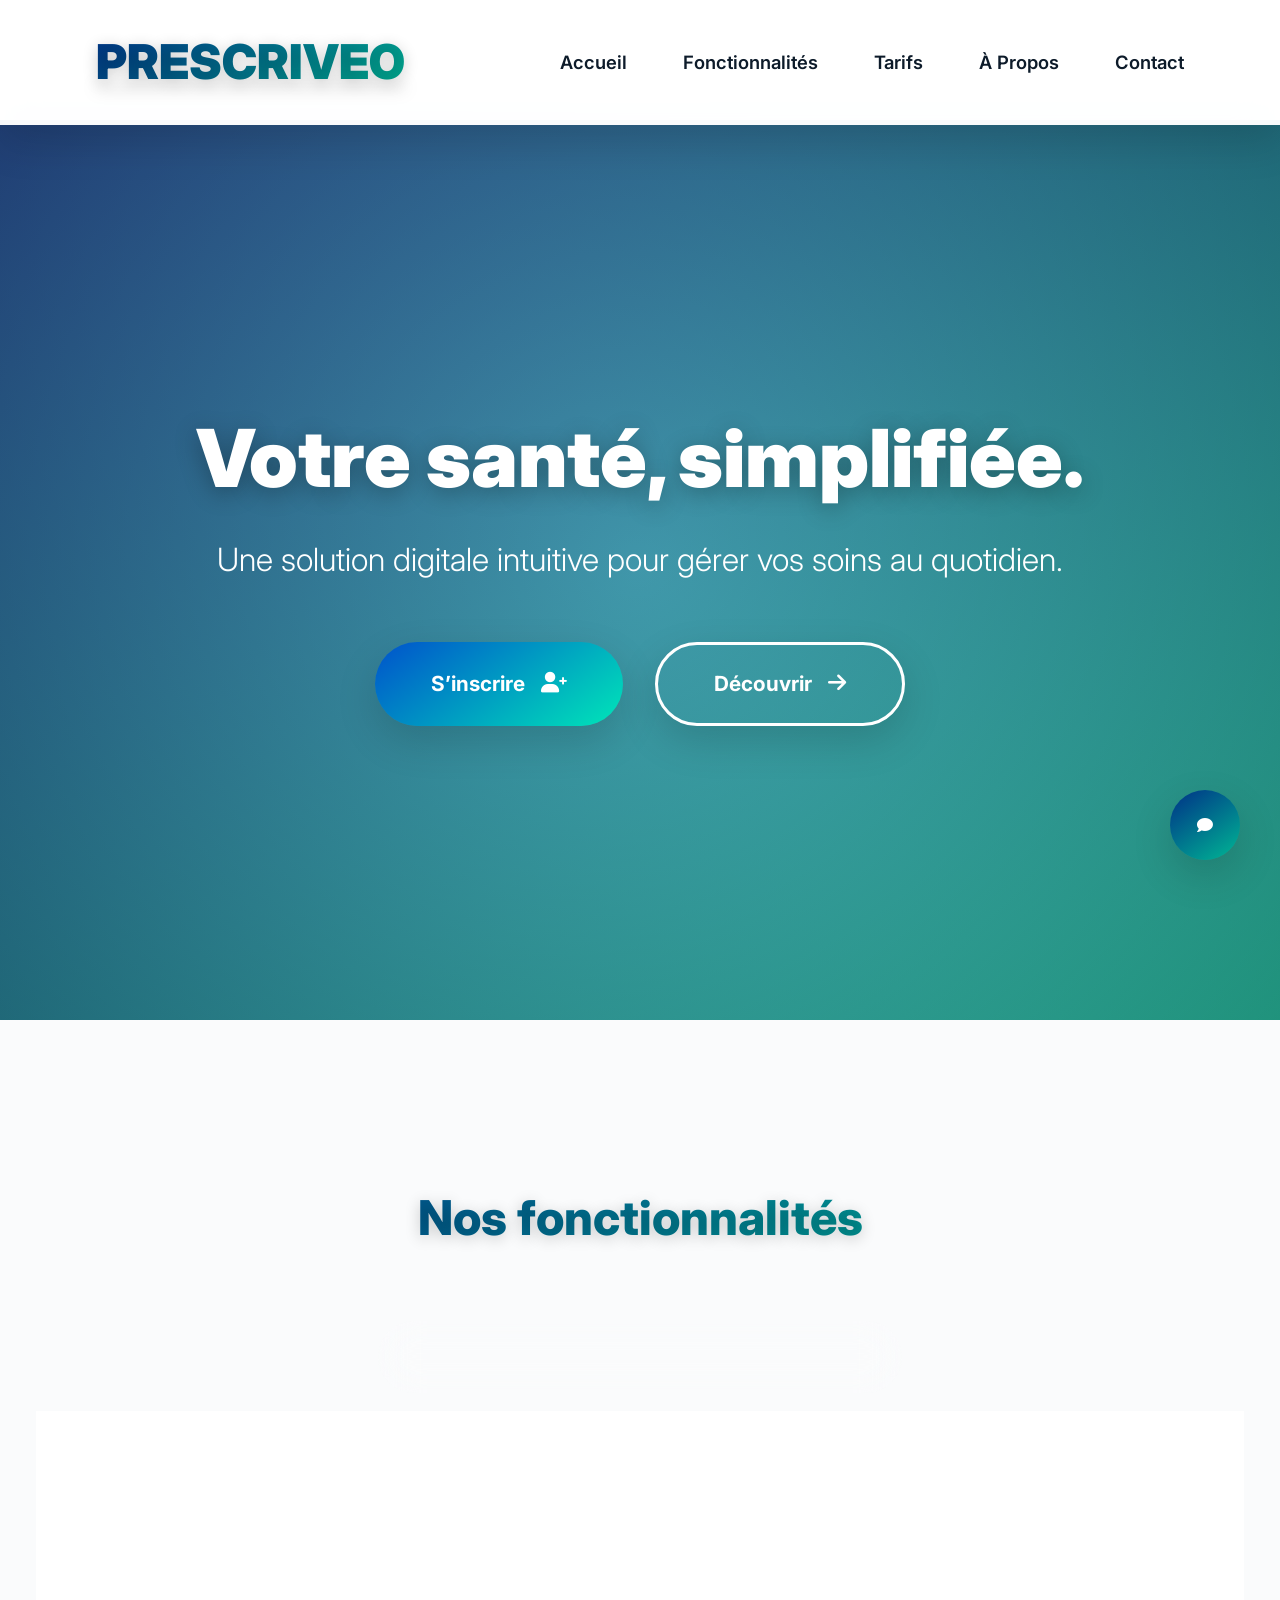
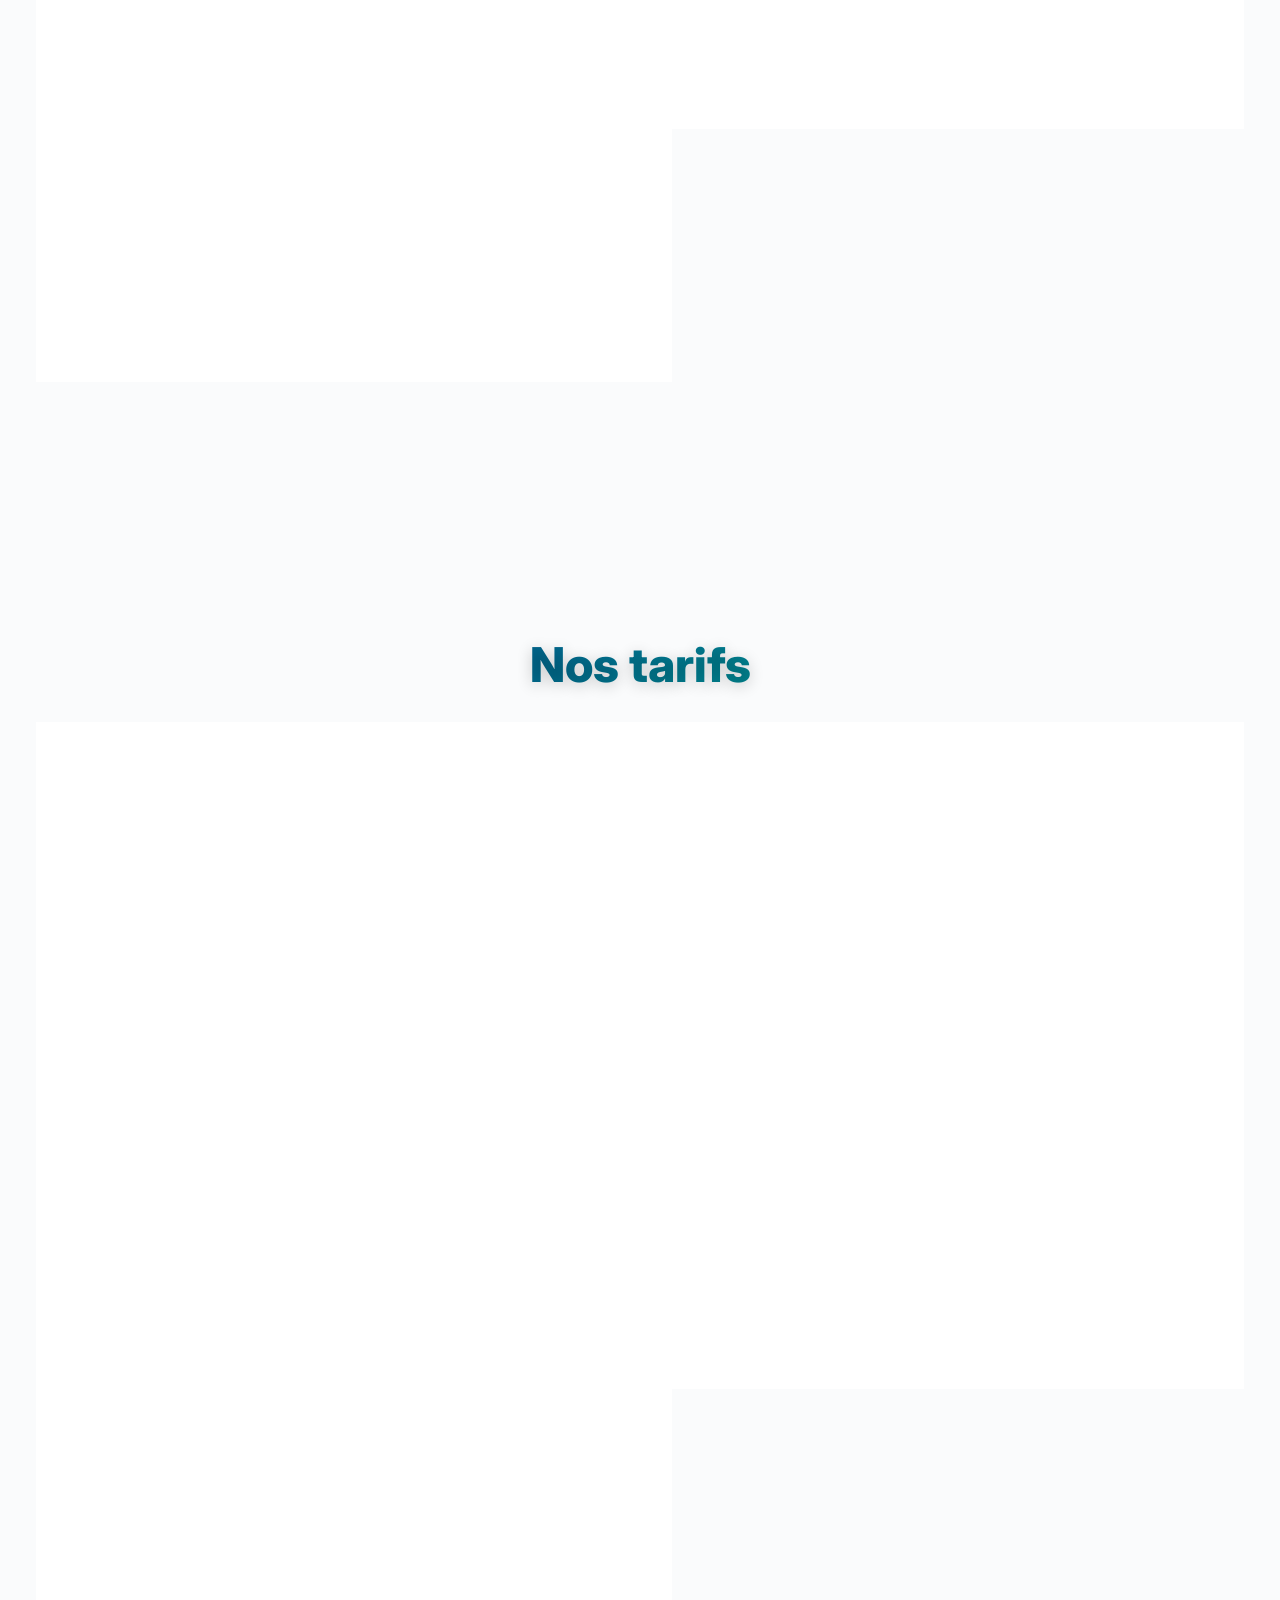
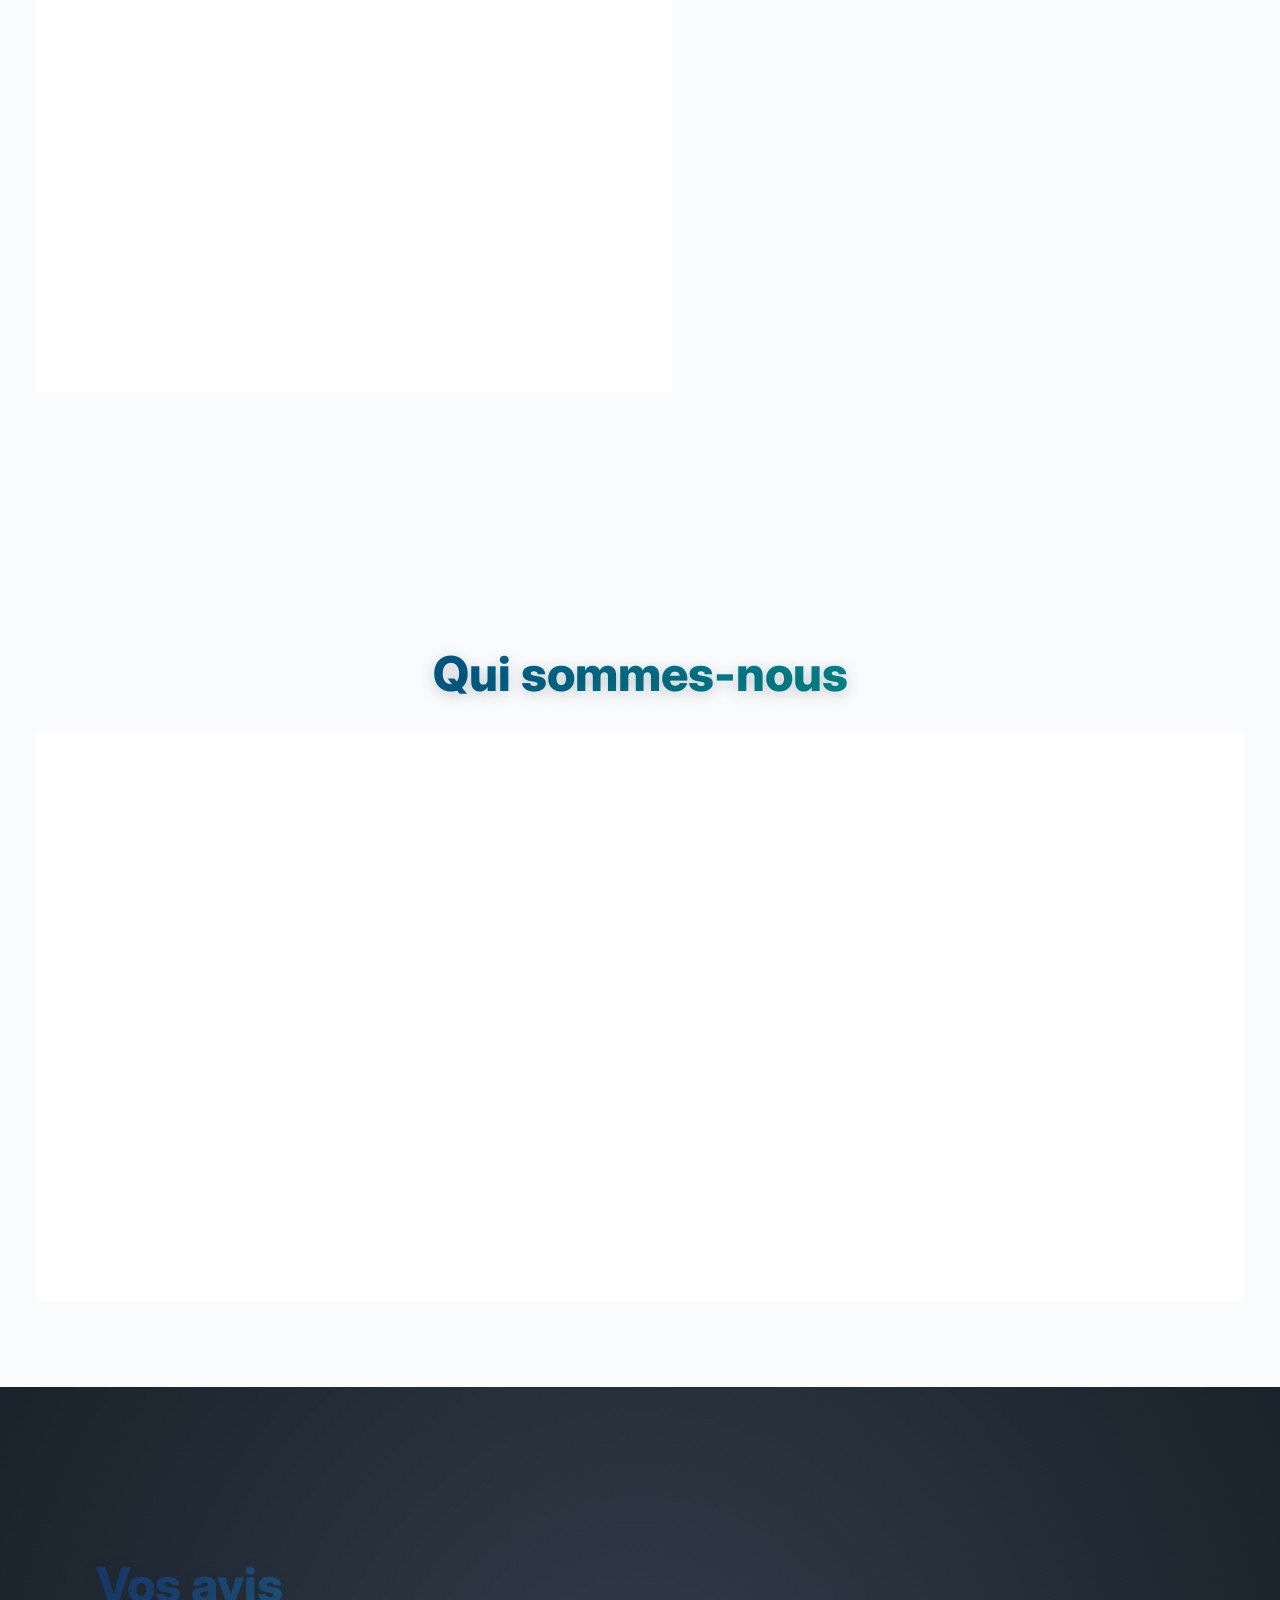
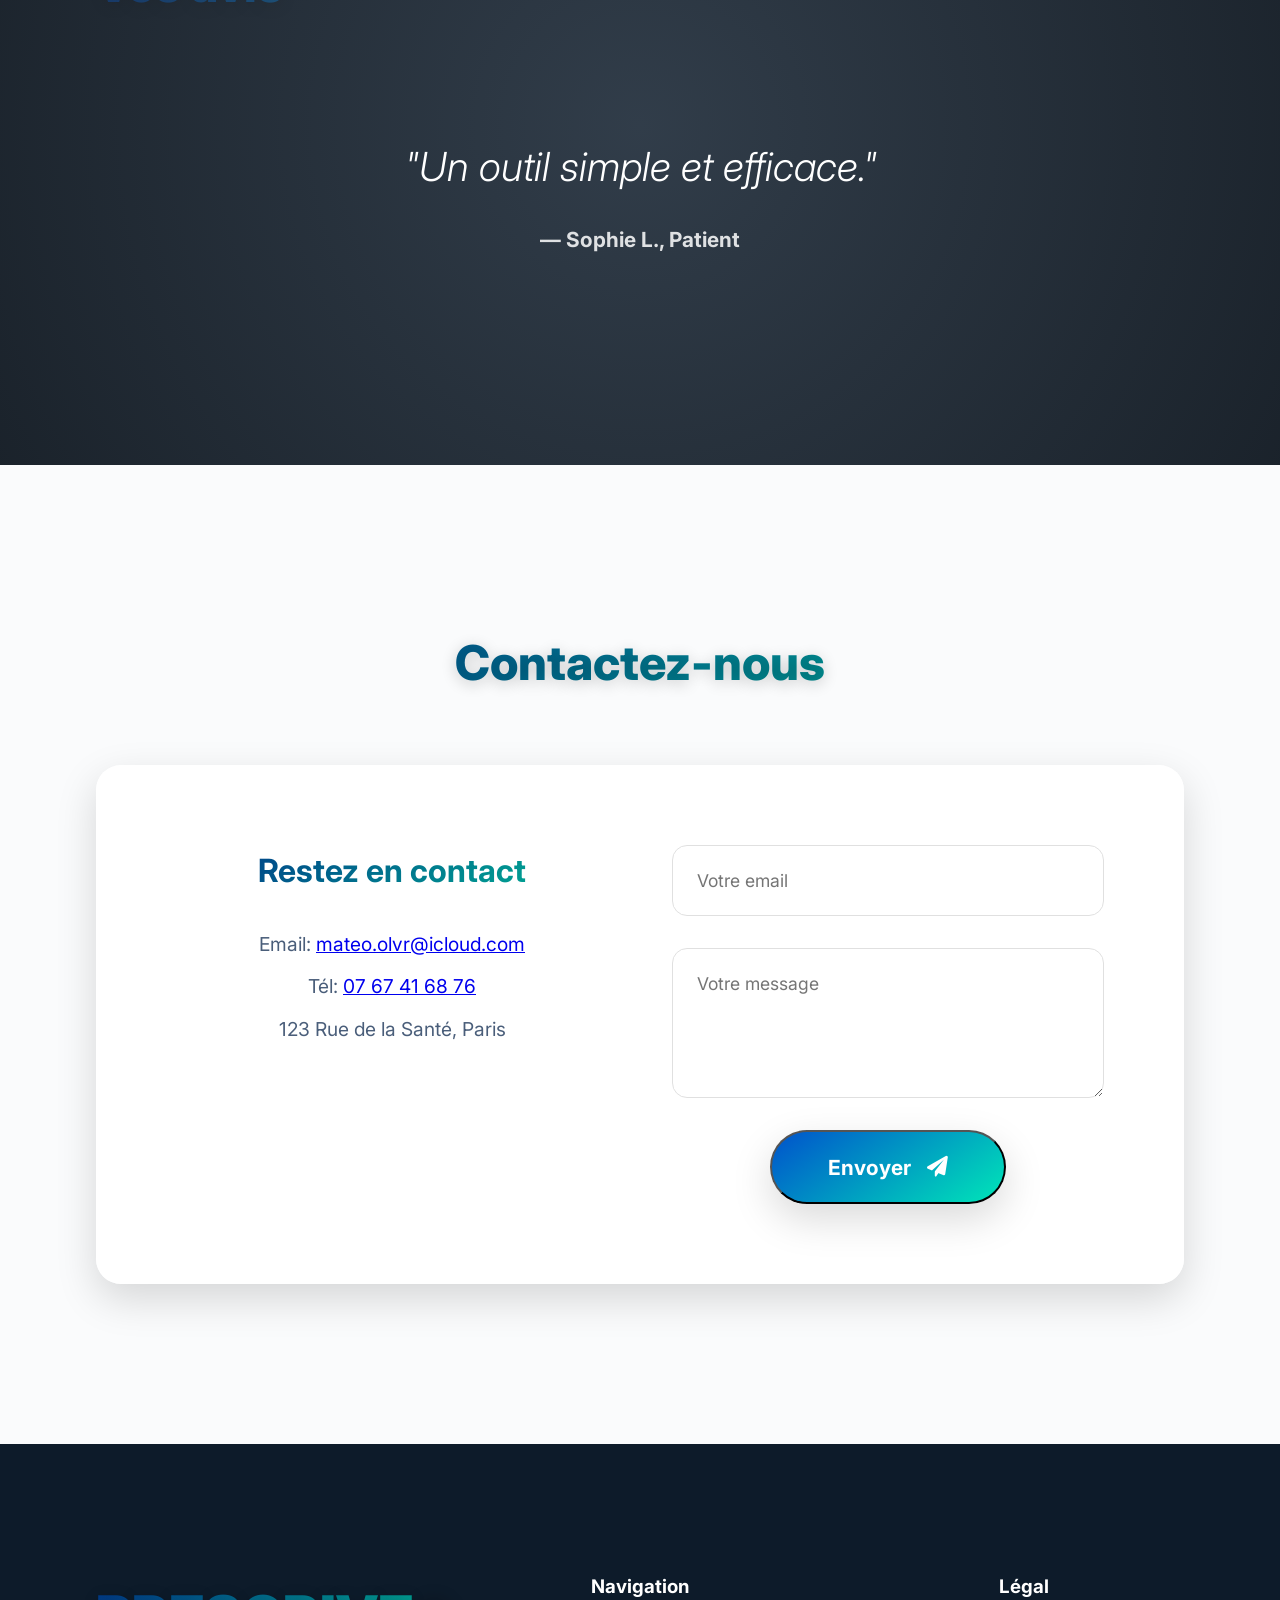
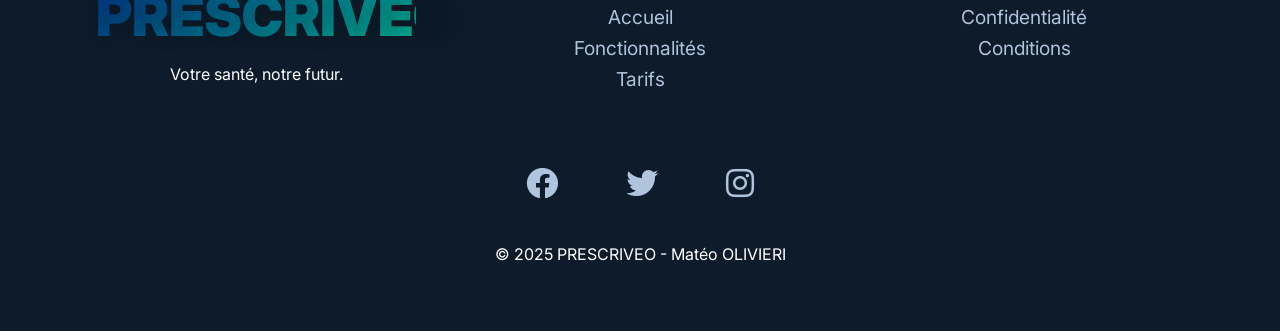
==== commit 7d66d595: "Update index.html" ====
--- a/index.html
+++ b/index.html
@@ -4,93 +4,84 @@
     <meta charset="UTF-8">
     <meta name="viewport" content="width=device-width, initial-scale=1.0">
     <meta name="description" content="PRESCRIVEO - La révolution digitale de votre santé, connectée et personnalisée.">
-    <meta name="keywords" content="santé digitale, ordonnances électroniques, suivi médical, application santé, bien-être">
+    <meta name="keywords" content="santé digitale, ordonnances électroniques, suivi médical">
     <meta name="author" content="Matéo OLIVIERI">
-    <meta name="robots" content="index, follow">
     <title>PRESCRIVEO - Votre Santé Connectée</title>
-    <link rel="icon" href="favicon.ico" type="image/x-icon">
-    <link href="https://fonts.googleapis.com/css2?family=Roboto:wght@300;400;500;700&family=Poppins:wght@400;600;700&display=swap" rel="stylesheet">
+    <link href="https://fonts.googleapis.com/css2?family=Inter:wght@300;400;500;600;700;900&display=swap" rel="stylesheet">
+    <link rel="stylesheet" href="https://cdnjs.cloudflare.com/ajax/libs/font-awesome/6.0.0-beta3/css/all.min.css">
     <style>
         :root {
-            --primary: #ff5733;
-            --secondary: #1e3a8a;
-            --accent: #facc15;
-            --light: #f8fafc;
-            --dark: #0f172a;
-            --text: #1e293b;
-            --shadow: 0 10px 30px rgba(0, 0, 0, 0.1);
-            --gradient: linear-gradient(135deg, #ff5733 0%, #facc15 100%);
-            --body-gradient: linear-gradient(to bottom, #f8fafc 0%, #ffedd5 100%);
-            --dark-gradient: linear-gradient(135deg, #0f172a 0%, #1e3a8a 50%);
-            --spacing-sm: 1rem;
-            --spacing-md: 2rem;
-            --spacing-lg: 4rem;
-            --font-size-sm: 1rem;
-            --font-size-md: 1.75rem;
-            --font-size-lg: 2.5rem;
+            --primary: #003087;
+            --secondary: #00b894;
+            --white: #ffffff;
+            --light: #fafbfc;
+            --dark: #0d1b2a;
+            --text: #0d1b2a;
+            --shadow: 0 15px 40px rgba(0, 0, 0, 0.15);
+            --glow: 0 0 25px rgba(0, 184, 148, 0.4);
+            --gradient: linear-gradient(145deg, #003087 0%, #00b894 100%);
+            --btn-gradient: linear-gradient(145deg, #0052cc, #00e6b8);
         }
 
         [data-theme="dark"] {
-            --light: #0f172a;
-            --dark: #f8fafc;
-            --text: #f8fafc;
-            --secondary: #facc15;
-            --body-gradient: linear-gradient(to bottom, #0f172a 0%, #1e3a8a 100%);
+            --light: #0d1b2a;
+            --dark: #fafbfc;
+            --text: #fafbfc;
         }
 
         * {
             margin: 0;
             padding: 0;
             box-sizing: border-box;
-            font-family: 'Roboto', sans-serif;
+            font-family: 'Inter', sans-serif;
             scroll-behavior: smooth;
+            -webkit-font-smoothing: antialiased;
         }
 
         body {
-            background: var(--body-gradient);
+            background: var(--light);
             color: var(--text);
-            line-height: 1.8;
+            line-height: 1.6;
+            min-height: 100vh;
+            display: flex;
+            flex-direction: column;
             overflow-x: hidden;
-            transition: background 0.5s ease, color 0.5s ease;
-            animation: fadeInBody 1.2s ease-in-out;
         }
 
         header {
             position: fixed;
+            top: 0;
             width: 100%;
-            top: 0;
+            background: rgba(255, 255, 255, 0.95);
+            padding: 1.5rem 6rem;
+            box-shadow: var(--shadow);
             z-index: 1000;
-            background: rgba(248, 250, 252, 0.95);
             backdrop-filter: blur(20px);
-            padding: var(--spacing-sm) 5rem;
             transition: all 0.4s ease;
         }
 
         header.scrolled {
-            padding: 0.8rem 5rem;
-            box-shadow: var(--shadow);
-            background: rgba(248, 250, 252, 1);
+            padding: 1rem 6rem;
+            background: rgba(255, 255, 255, 1);
         }
 
         .nav-container {
-            max-width: 1600px;
+            max-width: 1440px;
             margin: 0 auto;
             display: flex;
             justify-content: space-between;
             align-items: center;
-            height: 70px; /* Hauteur fixe pour alignement */
         }
 
         .logo {
-            font-family: 'Poppins', sans-serif;
-            font-size: 2.4rem;
-            font-weight: 700;
-            color: var(--secondary);
-            letter-spacing: 1.5px;
+            font-size: 3rem;
+            font-weight: 900;
             background: var(--gradient);
             -webkit-background-clip: text;
             -webkit-text-fill-color: transparent;
+            text-shadow: 0 3px 15px rgba(0, 0, 0, 0.2);
             transition: transform 0.3s ease;
+            animation: glowText 2s ease-in-out infinite alternate;
         }
 
         .logo:hover {
@@ -99,36 +90,45 @@
 
         nav ul {
             display: flex;
-            gap: var(--spacing-md);
+            gap: 3.5rem;
             list-style: none;
-            align-items: center;
         }
 
         nav a {
-            font-family: 'Poppins', sans-serif;
-            font-weight: 600;
             color: var(--text);
             text-decoration: none;
-            padding: 0.8rem 1.5rem;
-            border-radius: 50px;
-            transition: all 0.3s ease;
-            font-size: 1.1rem;
-        }
-
-        nav a:hover, nav a:focus {
+            font-weight: 600;
+            font-size: 1.15rem;
+            position: relative;
+            transition: color 0.3s ease;
+        }
+
+        nav a::after {
+            content: '';
+            position: absolute;
+            width: 0;
+            height: 3px;
+            bottom: -10px;
+            left: 0;
+            background: var(--secondary);
+            transition: width 0.3s ease;
+        }
+
+        nav a:hover::after {
+            width: 100%;
+        }
+
+        nav a:hover {
             color: var(--primary);
-            background: rgba(255, 87, 51, 0.1);
-            transform: translateY(-2px);
-            box-shadow: 0 5px 15px rgba(255, 87, 51, 0.2);
         }
 
         .menu-btn, .theme-toggle {
             display: none;
-            font-size: var(--font-size-lg);
+            font-size: 2rem;
             background: none;
             border: none;
+            color: var(--text);
             cursor: pointer;
-            color: var(--text);
             transition: transform 0.3s ease;
         }
 
@@ -136,375 +136,459 @@
             transform: scale(1.1);
         }
 
+        main {
+            flex: 1;
+            padding-top: 120px;
+        }
+
         .hero {
+            background: var(--gradient);
+            color: var(--white);
+            text-align: center;
+            padding: 10rem 6rem;
             min-height: 100vh;
-            background: var(--gradient);
-            position: relative;
-            overflow: hidden;
             display: flex;
             align-items: center;
             justify-content: center;
+            position: relative;
+            overflow: hidden;
+        }
+
+        .hero::before {
+            content: '';
+            position: absolute;
+            top: -50%;
+            left: -50%;
+            width: 200%;
+            height: 200%;
+            background: radial-gradient(circle, rgba(255, 255, 255, 0.25) 0%, rgba(0, 0, 0, 0.5) 100%);
+            animation: rotateGradient 15s linear infinite;
+            z-index: 0;
+        }
+
+        .hero-content {
+            max-width: 1200px;
+            z-index: 1;
+            animation: slideUp 1.5s ease-out;
+        }
+
+        .hero h1 {
+            font-size: 5rem;
+            font-weight: 900;
+            line-height: 1.1;
+            margin-bottom: 2rem;
+            text-shadow: 0 5px 25px rgba(0, 0, 0, 0.3);
+            animation: glowText 2s ease-in-out infinite alternate;
+        }
+
+        .hero p {
+            font-size: 2rem;
+            font-weight: 300;
+            margin-bottom: 3.5rem;
+            opacity: 0;
+            animation: fadeIn 1.8s ease-out 0.5s forwards;
+        }
+
+        .hero .btn-container {
+            display: flex;
+            justify-content: center;
+            gap: 2rem;
+        }
+
+        .btn {
+            padding: 1.4rem 3.5rem;
+            background: var(--btn-gradient);
+            color: var(--white);
+            text-decoration: none;
+            border-radius: 50px;
+            font-weight: 700;
+            font-size: 1.3rem;
+            transition: all 0.4s ease;
+            box-shadow: var(--shadow);
+            display: inline-flex;
+            align-items: center;
+            justify-content: center;
+            position: relative;
+            overflow: hidden;
+        }
+
+        .btn::before {
+            content: '';
+            position: absolute;
+            top: 50%;
+            left: 50%;
+            width: 0;
+            height: 0;
+            background: rgba(255, 255, 255, 0.2);
+            border-radius: 50%;
+            transform: translate(-50%, -50%);
+            transition: width 0.6s ease, height 0.6s ease;
+        }
+
+        .btn:hover::before {
+            width: 300%;
+            height: 300%;
+        }
+
+        .btn i {
+            margin-left: 1rem;
+            transition: transform 0.4s ease;
+        }
+
+        .btn:hover {
+            transform: translateY(-5px);
+            box-shadow: var(--glow);
+        }
+
+        .btn:hover i {
+            transform: translateX(8px);
+        }
+
+        .btn.secondary {
+            background: transparent;
+            border: 3px solid var(--white);
+            color: var(--white);
+        }
+
+        .btn.secondary:hover {
+            background: var(--white);
+            color: var(--primary);
+            border-color: transparent;
+        }
+
+        .section {
+            padding: 10rem 6rem;
+            max-width: 1440px;
+            margin: 0 auto;
             text-align: center;
-            color: white;
-            padding: 6rem 5rem;
-            animation: heroFade 1.5s ease-in-out;
-        }
-
-        .hero::before {
+            opacity: 0;
+            transform: translateY(60px);
+            transition: all 0.8s ease-out;
+        }
+
+        .section.visible {
+            opacity: 1;
+            transform: translateY(0);
+        }
+
+        .section-title {
+            font-size: 3rem;
+            font-weight: 800;
+            color: var(--primary);
+            margin-bottom: 4rem;
+            background: var(--gradient);
+            -webkit-background-clip: text;
+            -webkit-text-fill-color: transparent;
+            text-shadow: 0 3px 15px rgba(0, 0, 0, 0.2);
+            animation: slideUp 1.2s ease-out;
+        }
+
+        .tabs {
+            display: inline-flex;
+            justify-content: center;
+            gap: 1rem;
+            margin-bottom: 4rem;
+            background: rgba(255, 255, 255, 0.9);
+            padding: 0.8rem 1.5rem;
+            border-radius: 50px;
+            box-shadow: var(--shadow);
+            backdrop-filter: blur(20px);
+        }
+
+        .tab-btn {
+            padding: 0.8rem 2rem;
+            background: transparent;
+            border: none;
+            border-radius: 50px;
+            font-weight: 700;
+            font-size: 1.1rem;
+            cursor: pointer;
+            transition: all 0.4s ease;
+            position: relative;
+            overflow: hidden;
+        }
+
+        .tab-btn::before {
+            content: '';
+            position: absolute;
+            top: 50%;
+            left: 50%;
+            width: 0;
+            height: 0;
+            background: rgba(0, 184, 148, 0.2);
+            border-radius: 50%;
+            transform: translate(-50%, -50%);
+            transition: width 0.6s ease, height 0.6s ease;
+        }
+
+        .tab-btn:hover::before {
+            width: 300%;
+            height: 300%;
+        }
+
+        .tab-btn.active {
+            background: var(--gradient);
+            color: var(--white);
+            box-shadow: var(--glow);
+        }
+
+        .tab-btn:hover {
+            background: var(--secondary);
+            color: var(--white);
+            transform: scale(1.05);
+        }
+
+        .tab-content {
+            display: none;
+        }
+
+        .tab-content.active {
+            display: block;
+            animation: fadeIn 0.6s ease-out;
+        }
+
+        .grid {
+            display: grid;
+            grid-template-columns: repeat(auto-fit, minmax(340px, 1fr));
+            gap: 3.5rem;
+        }
+
+        .card {
+            background: rgba(255, 255, 255, 0.95);
+            padding: 3rem;
+            border-radius: 25px;
+            box-shadow: var(--shadow);
+            transition: all 0.4s ease;
+            backdrop-filter: blur(15px);
+            position: relative;
+            overflow: hidden;
+            display: flex;
+            flex-direction: column;
+            align-items: center;
+        }
+
+        .card::before {
             content: '';
             position: absolute;
             top: 0;
             left: 0;
             width: 100%;
+            height: 5px;
+            background: var(--gradient);
+            transition: height 0.4s ease;
+        }
+
+        .card:hover::before {
             height: 100%;
-            background: radial-gradient(circle, rgba(255, 255, 255, 0.2) 0%, rgba(0, 0, 0, 0.3) 100%);
+        }
+
+        .card:hover {
+            transform: translateY(-15px);
+            box-shadow: 0 25px 60px rgba(0, 0, 0, 0.2);
+        }
+
+        .card h3 {
+            font-size: 2rem;
+            color: var(--primary);
+            margin-bottom: 1.5rem;
+            position: relative;
             z-index: 1;
-        }
-
-        .hero-content {
-            z-index: 2;
+            transition: color 0.4s ease;
+        }
+
+        .card:hover h3 {
+            color: var(--white);
+        }
+
+        .card p, .card li {
+            position: relative;
+            z-index: 1;
+            transition: color 0.4s ease;
+        }
+
+        .card:hover p, .card:hover li {
+            color: var(--white);
+        }
+
+        .price {
+            font-size: 3rem;
+            font-weight: 700;
+            color: var(--secondary);
+            margin-bottom: 2rem;
+            position: relative;
+            z-index: 1;
+        }
+
+        .card ul {
+            list-style: none;
+            margin-bottom: 2.5rem;
+            text-align: center;
+        }
+
+        .card li {
+            margin: 1rem 0;
+            font-size: 1.1rem;
+            color: #4a5e7a;
+        }
+
+        .card .btn {
+            margin-top: auto;
+        }
+
+        .testimonials {
+            background: var(--dark);
+            color: var(--white);
+            padding: 10rem 6rem;
+            position: relative;
+            overflow: hidden;
+        }
+
+        .testimonials::before {
+            content: '';
+            position: absolute;
+            top: -50%;
+            left: -50%;
+            width: 200%;
+            height: 200%;
+            background: radial-gradient(circle, rgba(255, 255, 255, 0.15) 0%, rgba(0, 0, 0, 0.7) 100%);
+            animation: rotateGradient 20s linear infinite;
+        }
+
+        .testimonial-slider {
             max-width: 1200px;
-            padding: var(--spacing-lg);
-            background: rgba(255, 255, 255, 0.1);
-            border-radius: 40px;
-            backdrop-filter: blur(15px);
+            margin: 0 auto;
+            position: relative;
+        }
+
+        .testimonial {
+            display: none;
+            text-align: center;
+            padding: 3rem;
+        }
+
+        .testimonial.active {
+            display: block;
+            animation: fadeIn 1.2s ease-out;
+        }
+
+        .testimonial p {
+            font-size: 2.5rem;
+            font-weight: 300;
+            font-style: italic;
+            margin-bottom: 1.5rem;
+        }
+
+        .testimonial h4 {
+            font-size: 1.3rem;
+            opacity: 0.85;
+        }
+
+        .contact-container {
+            display: grid;
+            grid-template-columns: 1fr 1fr;
+            gap: 4rem;
+            background: rgba(255, 255, 255, 0.95);
+            padding: 5rem;
+            border-radius: 25px;
             box-shadow: var(--shadow);
-            animation: slideUp 1s ease-out;
-            display: flex;
-            flex-direction: column;
-            align-items: center;
-            gap: var(--spacing-md);
-        }
-
-        .hero h1 {
-            font-family: 'Poppins', sans-serif;
-            font-size: 6rem;
-            font-weight: 700;
-            margin: 0;
-            text-shadow: 0 5px 20px rgba(0, 0, 0, 0.3);
-        }
-
-        .hero p {
+            backdrop-filter: blur(20px);
+            animation: slideUp 1.2s ease-out;
+        }
+
+        .contact-info h3 {
             font-size: 2rem;
-            margin: 0;
-            opacity: 0.95;
-            max-width: 800px;
-        }
-
-        .hero .btn-container {
-            display: flex;
-            gap: var(--spacing-md);
-            justify-content: center;
-        }
-
-        .btn {
-            display: inline-flex;
-            align-items: center;
-            padding: 1.4rem 4rem;
-            background: var(--primary);
-            color: white;
-            text-decoration: none;
-            border-radius: 50px;
-            font-family: 'Poppins', sans-serif;
-            font-weight: 600;
-            font-size: 1.3rem;
-            transition: all 0.4s ease;
-            box-shadow: 0 5px 20px rgba(255, 87, 51, 0.4);
-            border: none;
-            cursor: pointer;
-        }
-
-        .btn i {
-            margin-left: 1rem;
-            transition: transform 0.3s ease;
-        }
-
-        .btn:hover, .btn:focus {
-            background: var(--accent);
-            transform: translateY(-5px) scale(1.05);
-            box-shadow: 0 10px 30px rgba(250, 204, 21, 0.5);
-            animation: pulse 1.5s infinite;
-        }
-
-        .btn:hover i {
-            transform: translateX(5px);
-        }
-
-        .btn.secondary {
-            background: transparent;
-            border: 3px solid white;
-            color: white;
-            box-shadow: none;
-        }
-
-        .btn.secondary:hover, .btn.secondary:focus {
-            background: white;
             color: var(--primary);
-            box-shadow: 0 5px 20px rgba(255, 255, 255, 0.4);
-        }
-
-        .section {
-            padding: 12rem 5rem;
-            max-width: 1600px;
-            margin: 0 auto;
-            position: relative;
-            opacity: 0;
-            transform: translateY(50px);
-            transition: all 0.8s ease-out;
-        }
-
-        .section.visible {
-            opacity: 1;
-            transform: translateY(0);
-        }
-
-        .section-title {
-            font-family: 'Poppins', sans-serif;
-            font-size: 4.5rem;
-            font-weight: 700;
-            text-align: center;
-            margin-bottom: 5rem;
-            color: var(--secondary);
+            margin-bottom: 2rem;
             background: var(--gradient);
             -webkit-background-clip: text;
             -webkit-text-fill-color: transparent;
-            text-shadow: 0 5px 15px rgba(0, 0, 0, 0.1);
-        }
-
-        .tabs {
-            display: flex;
-            justify-content: center;
-            gap: 2rem;
-            margin-bottom: var(--spacing-lg);
-            flex-wrap: wrap;
-        }
-
-        .tab-btn {
-            background: var(--light);
-            color: var(--text);
-            padding: 1rem 2.5rem;
-            border: none;
-            border-radius: 50px;
-            cursor: pointer;
-            font-family: 'Poppins', sans-serif;
-            font-weight: 600;
+        }
+
+        .contact-info p {
             font-size: 1.2rem;
-            transition: all 0.4s ease;
-            box-shadow: var(--shadow);
-            min-width: 150px;
-            text-align: center;
-        }
-
-        .tab-btn.active {
-            background: var(--primary);
-            color: white;
-            box-shadow: 0 5px 20px rgba(255, 87, 51, 0.4);
-        }
-
-        .tab-btn:hover, .tab-btn:focus {
-            background: var(--accent);
-            color: white;
-            transform: translateY(-3px);
-            box-shadow: 0 10px 25px rgba(250, 204, 21, 0.4);
-        }
-
-        .tab-container {
-            position: relative;
-            overflow: hidden;
-            transition: height 0.6s ease;
-        }
-
-        .tab-content {
-            position: absolute;
-            top: 0;
-            left: 0;
-            width: 100%;
-            opacity: 0;
-            transform: translateX(100%);
-            transition: opacity 0.6s ease, transform 0.6s ease;
-            padding: var(--spacing-md) 0;
-        }
-
-        .tab-content.active {
-            position: relative;
-            opacity: 1;
-            transform: translateX(0);
-        }
-
-        .tab-content.exiting {
-            opacity: 0;
-            transform: translateX(-100%);
-        }
-
-        .features-grid, .pricing-grid, .context-grid {
-            display: grid;
-            grid-template-columns: repeat(auto-fit, minmax(350px, 1fr));
-            gap: var(--spacing-lg);
-            justify-items: center;
-        }
-
-        .feature-card, .pricing-card, .context-card {
-            background: white;
-            padding: var(--spacing-lg);
-            border-radius: 30px;
-            text-align: center;
-            box-shadow: var(--shadow);
-            transition: all 0.5s ease;
-            width: 100%;
-            max-width: 400px;
-            height: 100%;
-            display: flex;
-            flex-direction: column;
-            justify-content: space-between;
-        }
-
-        .feature-card:hover, .pricing-card:hover, .context-card:hover {
-            transform: translateY(-10px);
-            box-shadow: 0 15px 40px rgba(255, 87, 51, 0.2);
-        }
-
-        .pricing-card h3, .context-card h3 {
-            font-family: 'Poppins', sans-serif;
-            font-size: var(--font-size-lg);
-            font-weight: 600;
-            margin-bottom: 1.5rem;
-            color: var(--secondary);
-        }
-
-        .pricing-card .price {
-            font-family: 'Poppins', sans-serif;
-            font-size: 3.5rem;
-            font-weight: 700;
-            color: var(--primary);
-            margin-bottom: 1.5rem;
-        }
-
-        .pricing-card ul, .feature-card ul, .context-card ul {
-            list-style: none;
-            margin-bottom: 2.5rem;
-            padding: 0;
-            flex-grow: 1;
-        }
-
-        .pricing-card ul li, .feature-card ul li, .context-card ul li {
-            margin: 1rem 0;
-            font-size: 1.2rem;
-        }
-
-        .testimonials {
-            background: var(--dark);
-            color: white;
-            padding: 12rem 5rem;
-            position: relative;
-        }
-
-        .testimonial-slider {
-            max-width: 1200px;
-            margin: 0 auto;
-            position: relative;
-            overflow: hidden;
-            height: 240px;
-            display: flex;
-            align-items: center;
-        }
-
-        .testimonial {
-            text-align: center;
-            padding: var(--spacing-lg);
-            position: absolute;
-            width: 100%;
-            opacity: 0;
-            transition: opacity 0.8s ease, transform 0.8s ease;
-            transform: translateX(100%);
-        }
-
-        .testimonial.active {
-            opacity: 1;
-            transform: translateX(0);
-            position: relative;
-        }
-
-        .testimonial.previous {
-            transform: translateX(-100%);
-        }
-
-        .testimonial p {
-            font-size: var(--font-size-md);
-            margin-bottom: 1.5rem;
-            font-style: italic;
-        }
-
-        .testimonial h4 {
-            font-family: 'Poppins', sans-serif;
-            font-size: 1.3rem;
-            font-weight: 500;
-        }
-
-        .contact-container {
-            display: grid;
-            grid-template-columns: 1fr 1fr;
-            gap: 6rem;
-            background: white;
-            padding: 6rem;
-            border-radius: 40px;
-            box-shadow: var(--shadow);
-            transition: all 0.5s ease;
-            max-width: 1200px;
-            margin: 0 auto;
-        }
-
-        .contact-container:hover {
-            transform: translateY(-10px);
-            box-shadow: 0 15px 40px rgba(255, 87, 51, 0.2);
-        }
-
-        .contact-info {
-            display: flex;
-            flex-direction: column;
-            justify-content: center;
-        }
-
-        .contact-info h3 {
-            font-family: 'Poppins', sans-serif;
-            color: var(--secondary);
-            margin-bottom: var(--spacing-md);
-            font-size: 2.5rem;
-            font-weight: 600;
+            margin: 0.75rem 0;
+            color: #4a5e7a;
         }
 
         .contact-form {
             display: flex;
             flex-direction: column;
-            gap: var(--spacing-md);
-        }
-
-        .contact-form label {
-            font-size: 1.3rem;
-            color: var(--text);
-            font-weight: 500;
-        }
-
-        .contact-form input,
+            gap: 2rem;
+            align-items: center;
+        }
+
+        .contact-form input, .contact-form textarea {
+            padding: 1.5rem;
+            border: 1px solid #e0e0e0;
+            border-radius: 15px;
+            font-size: 1.1rem;
+            background: rgba(255, 255, 255, 0.9);
+            transition: all 0.4s ease;
+            width: 100%;
+            max-width: 500px;
+        }
+
+        .contact-form input:focus, .contact-form textarea:focus {
+            border-color: var(--primary);
+            box-shadow: var(--glow);
+            outline: none;
+        }
+
         .contact-form textarea {
-            width: 100%;
-            padding: 1.5rem;
-            margin-top: 0.5rem;
-            border: 2px solid #e5e7eb;
-            border-radius: 15px;
+            min-height: 150px;
+            resize: vertical;
+        }
+
+        .contact-form .btn {
+            width: auto;
+        }
+
+        footer {
+            background: var(--dark);
+            color: var(--white);
+            padding: 8rem 6rem 4rem;
+            text-align: center;
+            position: relative;
+        }
+
+        .footer-grid {
+            display: grid;
+            grid-template-columns: repeat(auto-fit, minmax(280px, 1fr));
+            gap: 4rem;
+            max-width: 1440px;
+            margin: 0 auto 4rem;
+        }
+
+        footer .logo {
+            font-size: 3.5rem;
+            animation: glowText 2s ease-in-out infinite alternate;
+        }
+
+        footer a {
+            color: #b0c4de;
+            text-decoration: none;
             font-size: 1.2rem;
-            transition: all 0.3s ease;
-        }
-
-        .contact-form input:focus,
-        .contact-form textarea:focus {
-            border-color: var(--primary);
-            box-shadow: 0 0 15px rgba(255, 87, 51, 0.3);
-            outline: none;
-        }
-
-        .contact-form textarea {
-            resize: vertical;
-            min-height: 140px;
+            transition: all 0.4s ease;
+        }
+
+        footer a:hover {
+            color: var(--secondary);
+            transform: translateX(8px);
+        }
+
+        .social-links {
+            margin: 2rem 0;
+        }
+
+        .social-links a {
+            font-size: 2rem;
+            margin: 0 2rem;
+            transition: all 0.4s ease;
+        }
+
+        .social-links a:hover {
+            color: var(--secondary);
+            transform: scale(1.2);
         }
 
         .chatbot-toggle {
@@ -514,84 +598,60 @@
             width: 70px;
             height: 70px;
             background: var(--gradient);
-            color: white;
+            color: var(--white);
             border-radius: 50%;
             display: flex;
             align-items: center;
             justify-content: center;
             cursor: pointer;
-            box-shadow: 0 5px 20px rgba(255, 87, 51, 0.4);
+            box-shadow: var(--shadow);
             transition: all 0.4s ease;
-            z-index: 1001;
-        }
-
-        .chatbot-toggle:hover, .chatbot-toggle:focus {
-            background: var(--accent);
+        }
+
+        .chatbot-toggle:hover {
             transform: scale(1.1);
-            box-shadow: 0 10px 30px rgba(250, 204, 21, 0.5);
-        }
-
-        .chatbot-toggle svg {
-            width: 35px;
-            height: 35px;
-            fill: white;
-            animation: bounce 2s infinite;
+            box-shadow: var(--glow);
         }
 
         .chatbot {
             position: fixed;
             bottom: 120px;
-            right: 30px;
-            width: 380px;
-            background: white;
+            right: 40px;
+            width: 400px;
+            background: rgba(255, 255, 255, 0.95);
             border-radius: 25px;
-            box-shadow: 0 15px 40px rgba(0, 0, 0, 0.2);
+            box-shadow: var(--shadow);
             display: none;
             flex-direction: column;
-            z-index: 1000;
-            overflow: hidden;
-            animation: slideIn 0.4s ease-out;
+            backdrop-filter: blur(20px);
         }
 
         .chatbot-header {
             background: var(--gradient);
-            color: white;
+            color: var(--white);
             padding: 1.5rem;
-            font-family: 'Poppins', sans-serif;
+            text-align: center;
+            font-weight: 700;
             font-size: 1.3rem;
-            font-weight: 600;
-            text-align: center;
+            border-radius: 25px 25px 0 0;
         }
 
         .chatbot-body {
-            flex: 1;
             padding: 2rem;
+            max-height: 450px;
             overflow-y: auto;
-            background: #f9fafb;
-            max-height: 420px;
         }
 
         .message {
-            margin: 1rem 0;
+            background: #f0f0f0;
             padding: 1.2rem;
             border-radius: 15px;
-            max-width: 85%;
-            font-size: var(--font-size-sm);
-            line-height: 1.5;
-            animation: fadeInMessage 0.4s ease-in;
-        }
-
-        .bot-message {
-            background: white;
-            color: var(--text);
-            border: 1px solid #e5e7eb;
-            box-shadow: 0 3px 10px rgba(0, 0, 0, 0.05);
+            margin-bottom: 1.2rem;
+            animation: fadeInMessage 0.6s ease-out;
         }
 
         .chatbot-options {
             padding: 1.5rem;
-            background: white;
-            border-top: 1px solid #e5e7eb;
             display: flex;
             flex-wrap: wrap;
             gap: 1rem;
@@ -599,180 +659,110 @@
         }
 
         .chatbot-option {
-            background: var(--primary);
-            color: white;
+            background: var(--gradient);
+            color: var(--white);
             border: none;
-            border-radius: 12px;
-            padding: 0.8rem 1.5rem;
+            padding: 1rem 2rem;
+            border-radius: 15px;
             cursor: pointer;
-            font-family: 'Poppins', sans-serif;
-            font-size: 1rem;
-            font-weight: 500;
-            transition: all 0.3s ease;
-            box-shadow: 0 3px 10px rgba(255, 87, 51, 0.2);
-            min-width: 120px;
-            text-align: center;
-        }
-
-        .chatbot-option:hover, .chatbot-option:focus {
-            background: var(--accent);
-            transform: translateY(-3px);
-            box-shadow: 0 5px 15px rgba(250, 204, 21, 0.4);
-        }
-
-        footer {
-            background: var(--dark);
-            color: white;
-            padding: 8rem 5rem 4rem;
-        }
-
-        .footer-grid {
-            display: grid;
-            grid-template-columns: repeat(auto-fit, minmax(300px, 1fr));
-            gap: 5rem;
-            max-width: 1600px;
-            margin: 0 auto 6rem;
-            justify-items: center;
-        }
-
-        .footer-grid > div {
-            display: flex;
-            flex-direction: column;
-            align-items: center;
-            text-align: center;
-        }
-
-        .footer-grid a {
-            color: #94a3b8;
-            text-decoration: none;
-            font-size: 1.2rem;
-            transition: all 0.3s ease;
-            position: relative;
-        }
-
-        .footer-grid a:hover, .footer-grid a:focus {
-            color: var(--accent);
-            transform: translateX(5px);
-        }
-
-        .footer-grid a::after {
+            font-weight: 700;
+            transition: all 0.4s ease;
+            position: relative;
+            overflow: hidden;
+        }
+
+        .chatbot-option::before {
             content: '';
             position: absolute;
+            top: 50%;
+            left: 50%;
             width: 0;
-            height: 2px;
-            bottom: -5px;
-            left: 0;
-            background: var(--accent);
-            transition: width 0.3s ease;
-        }
-
-        .footer-grid a:hover::after {
-            width: 100%;
-        }
-
-        .social-links {
-            text-align: center;
-            margin-top: var(--spacing-lg);
-        }
-
-        .social-links a {
-            color: white;
-            font-size: 2.5rem;
-            margin: 0 2rem;
-            transition: all 0.4s ease;
-        }
-
-        .social-links a:hover, .social-links a:focus {
-            color: var(--accent);
-            transform: translateY(-5px);
+            height: 0;
+            background: rgba(255, 255, 255, 0.2);
+            border-radius: 50%;
+            transform: translate(-50%, -50%);
+            transition: width 0.6s ease, height 0.6s ease;
+        }
+
+        .chatbot-option:hover::before {
+            width: 300%;
+            height: 300%;
+        }
+
+        .chatbot-option:hover {
+            transform: scale(1.05);
+            box-shadow: var(--glow);
         }
 
         @media (max-width: 1024px) {
-            .contact-container {
-                grid-template-columns: 1fr;
-            }
-            .hero h1 {
-                font-size: 4.5rem;
-            }
-            .features-grid, .pricing-grid, .context-grid {
-                grid-template-columns: repeat(auto-fit, minmax(300px, 1fr));
-            }
+            .contact-container { grid-template-columns: 1fr; }
+            .hero h1 { font-size: 4rem; }
+            .hero p { font-size: 1.75rem; }
         }
 
         @media (max-width: 768px) {
-            .menu-btn, .theme-toggle {
-                display: block;
-            }
+            header { padding: 1rem 3rem; }
+            header.scrolled { padding: 0.75rem 3rem; }
+            .menu-btn, .theme-toggle { display: block; }
             nav ul {
                 display: none;
-                position: fixed;
-                top: 0;
+                flex-direction: column;
+                width: 100%;
+                padding: 3rem;
+                background: var(--light);
+                position: absolute;
+                top: 100%;
                 left: 0;
-                width: 100%;
-                height: 100vh;
-                background: var(--light);
-                flex-direction: column;
-                padding: 6rem 3rem;
-                z-index: 999;
             }
-            nav ul.active {
-                display: flex;
-            }
-            .hero h1 {
-                font-size: 3.5rem;
-            }
-            .hero p {
-                font-size: 1.5rem;
-            }
-            .section {
-                padding: 8rem 2rem;
-            }
-            .chatbot {
-                width: 90%;
-                right: 5%;
-                bottom: 90px;
-            }
-            .tabs {
-                flex-direction: column;
-                align-items: center;
-                gap: 1.5rem;
-            }
-            .testimonial-slider {
-                height: 280px;
-            }
-        }
-
-        @keyframes fadeInBody { from { opacity: 0; } to { opacity: 1; } }
-        @keyframes heroFade { from { opacity: 0; transform: scale(1.05); } to { opacity: 1; transform: scale(1); } }
-        @keyframes slideUp { from { opacity: 0; transform: translateY(50px); } to { opacity: 1; transform: translateY(0); } }
-        @keyframes bounce {
-            0%, 20%, 50%, 80%, 100% { transform: translateY(0); }
-            40% { transform: translateY(-10px); }
-            60% { transform: translateY(-5px); }
-        }
-        @keyframes pulse {
-            0% { transform: scale(1); }
-            50% { transform: scale(1.05); }
-            100% { transform: scale(1); }
-        }
-        @keyframes slideIn {
-            from { transform: translateX(100%); opacity: 0; }
-            to { transform: translateX(0); opacity: 1; }
-        }
+            nav ul.active { display: flex; }
+            .hero { padding: 8rem 3rem; }
+            .hero h1 { font-size: 3rem; }
+            .hero p { font-size: 1.5rem; }
+            .section { padding: 8rem 3rem; }
+            .section-title { font-size: 2.5rem; }
+            .chatbot { width: 90%; right: 5%; }
+            .tabs { flex-direction: column; gap: 0.75rem; padding: 0.5rem 1rem; }
+            .tab-btn { padding: 0.6rem 1.5rem; font-size: 1rem; }
+            .logo { font-size: 2.5rem; }
+            .footer-grid { grid-template-columns: 1fr; }
+            footer .logo { font-size: 3rem; }
+            .btn { padding: 1rem 2.5rem; font-size: 1.1rem; }
+            .hero .btn-container { flex-direction: column; gap: 1.5rem; }
+        }
+
+        @keyframes slideUp {
+            from { opacity: 0; transform: translateY(60px); }
+            to { opacity: 1; transform: translateY(0); }
+        }
+
+        @keyframes fadeIn {
+            from { opacity: 0; }
+            to { opacity: 1; }
+        }
+
         @keyframes fadeInMessage {
-            from { opacity: 0; transform: translateY(20px); }
+            from { opacity: 0; transform: translateY(15px); }
             to { opacity: 1; transform: translateY(0); }
+        }
+
+        @keyframes rotateGradient {
+            0% { transform: rotate(0deg); }
+            100% { transform: rotate(360deg); }
+        }
+
+        @keyframes glowText {
+            0% { text-shadow: 0 3px 15px rgba(0, 0, 0, 0.2); }
+            100% { text-shadow: 0 6px 25px rgba(0, 0, 0, 0.3); }
         }
     </style>
 </head>
 <body>
-    <!-- Header -->
-    <header role="banner">
+    <header>
         <div class="nav-container">
-            <a href="#" class="logo" aria-label="PRESCRIVEO Accueil">PRESCRIVEO</a>
-            <button class="theme-toggle" aria-label="Toggle dark mode"><i class="fas fa-moon"></i></button>
-            <button class="menu-btn" aria-label="Ouvrir le menu"><i class="fas fa-bars"></i></button>
-            <nav role="navigation">
+            <a href="#" class="logo">PRESCRIVEO</a>
+            <button class="menu-btn"><i class="fas fa-bars"></i></button>
+            <button class="theme-toggle"><i class="fas fa-moon"></i></button>
+            <nav>
                 <ul>
                     <li><a href="#accueil">Accueil</a></li>
                     <li><a href="#fonctionnalites">Fonctionnalités</a></li>
@@ -784,235 +774,166 @@
         </div>
     </header>
 
-    <!-- Hero -->
-    <section class="hero" id="accueil">
-        <div class="hero-content">
-            <h1>Votre Santé, Simplifiée et Connectée</h1>
-            <p>Une application sécurisée avec votre carte Vitale pour gérer vos prescriptions et suivre vos traitements en toute simplicité.</p>
-            <div class="btn-container">
-                <a href="#tarifs" class="btn">S'inscrire <i class="fas fa-user-plus"></i></a>
-                <a href="#fonctionnalites" class="btn secondary">Découvrir <i class="fas fa-arrow-right"></i></a>
+    <main>
+        <section class="hero" id="accueil">
+            <div class="hero-content">
+                <h1>Votre santé, simplifiée.</h1>
+                <p>Une solution digitale intuitive pour gérer vos soins au quotidien.</p>
+                <div class="btn-container">
+                    <a href="#tarifs" class="btn">S’inscrire <i class="fas fa-user-plus"></i></a>
+                    <a href="#fonctionnalites" class="btn secondary">Découvrir <i class="fas fa-arrow-right"></i></a>
+                </div>
             </div>
-        </div>
-    </section>
-
-    <!-- Fonctionnalités -->
-    <section class="section" id="fonctionnalites">
-        <h2 class="section-title">Fonctionnalités Principales</h2>
-        <div class="tabs">
-            <button class="tab-btn active" data-tab="medecins">Médecins</button>
-            <button class="tab-btn" data-tab="pharmacies">Pharmacies</button>
-            <button class="tab-btn" data-tab="patients">Patients</button>
-        </div>
-        <div class="tab-container">
-            <div class="tab-content active" id="medecins">
-                <div class="features-grid">
-                    <div class="feature-card">
-                        <h3>Ordonnances Numériques</h3>
-                        <p>Création avec base Vidal, signature électronique et télétransmission sécurisée.</p>
+        </section>
+
+        <section class="section" id="fonctionnalites">
+            <h2 class="section-title">Nos fonctionnalités</h2>
+            <div class="tabs">
+                <button class="tab-btn active" data-tab="medecins">Médecins</button>
+                <button class="tab-btn" data-tab="pharmacies">Pharmacies</button>
+                <button class="tab-btn" data-tab="patients">Patients</button>
+            </div>
+            <div class="tab-container">
+                <div class="tab-content active" id="medecins">
+                    <div class="grid">
+                        <div class="card"><h3>Ordonnances digitales</h3><p>Création et partage sécurisés avec Vidal.</p></div>
+                        <div class="card"><h3>Suivi précis</h3><p>Observance analysée en temps réel.</p></div>
+                        <div class="card"><h3>Dossier unifié</h3><p>Accès instantané à l’historique.</p></div>
                     </div>
-                    <div class="feature-card">
-                        <h3>Suivi Observance</h3>
-                        <p>Rapports et notifications sur l’adhésion des patients au traitement.</p>
+                </div>
+                <div class="tab-content" id="pharmacies">
+                    <div class="grid">
+                        <div class="card"><h3>Réception fluide</h3><p>Validation rapide des ordonnances.</p></div>
+                        <div class="card"><h3>Analyse avancée</h3><p>Détection des interactions médicamenteuses.</p></div>
+                        <div class="card"><h3>Stocks optimisés</h3><p>Gestion intelligente avec alertes.</p></div>
                     </div>
-                    <div class="feature-card">
-                        <h3>Dossier Médical</h3>
-                        <p>Historique centralisé des prescriptions et ajustements des traitements.</p>
+                </div>
+                <div class="tab-content" id="patients">
+                    <div class="grid">
+                        <div class="card"><h3>Rappels évolués</h3><p>Notifications sur mesure.</p></div>
+                        <div class="card"><h3>Journal santé</h3><p>Suivi et partage des ressentis.</p></div>
+                        <div class="card"><h3>Sécurité maximale</h3><p>Données cryptées en permanence.</p></div>
                     </div>
                 </div>
             </div>
-            <div class="tab-content" id="pharmacies">
-                <div class="features-grid">
-                    <div class="feature-card">
-                        <h3>Réception Numérique</h3>
-                        <p>Ordonnances reçues directement avec validation rapide.</p>
-                    </div>
-                    <div class="feature-card">
-                        <h3>Analyse Interactions</h3>
-                        <p>Vérification des interactions médicamenteuses pour un conseil précis.</p>
-                    </div>
-                    <div class="feature-card">
-                        <h3>Suivi des Stocks</h3>
-                        <p>Alertes de réapprovisionnement basées sur les prescriptions.</p>
-                    </div>
+        </section>
+
+        <section class="section" id="tarifs">
+            <h2 class="section-title">Nos tarifs</h2>
+            <div class="grid">
+                <div class="card">
+                    <h3>Gratuit</h3>
+                    <div class="price">0€/mois</div>
+                    <ul>
+                        <li>Stockage des ordonnances</li>
+                        <li>Rappels par email</li>
+                        <li>Support standard</li>
+                    </ul>
+                    <a href="#contact" class="btn">Commencer</a>
+                </div>
+                <div class="card">
+                    <h3>Pro</h3>
+                    <div class="price">129€/mois</div>
+                    <ul>
+                        <li>Ordonnances numériques</li>
+                        <li>Rappels SMS + email</li>
+                        <li>Support 24/7</li>
+                    </ul>
+                    <a href="#contact" class="btn">S’inscrire</a>
+                </div>
+                <div class="card">
+                    <h3>Entreprise</h3>
+                    <div class="price">Dès 299€/mois</div>
+                    <ul>
+                        <li>Multi-utilisateurs</li>
+                        <li>Intégrations sur mesure</li>
+                        <li>Gestion avancée</li>
+                    </ul>
+                    <a href="#contact" class="btn">Contactez-nous</a>
                 </div>
             </div>
-            <div class="tab-content" id="patients">
-                <div class="features-grid">
-                    <div class="feature-card">
-                        <h3>Rappels Personnalisés</h3>
-                        <p>Notifications pour prises et renouvellements, ajustées au voyage.</p>
-                    </div>
-                    <div class="feature-card">
-                        <h3>Journal de Santé</h3>
-                        <p>Noter effets secondaires et partager avec médecin/pharmacien.</p>
-                    </div>
-                    <div class="feature-card">
-                        <h3>Historique Sécurisé</h3>
-                        <p>Stockage des ordonnances et rapport médical exportable.</p>
-                    </div>
+        </section>
+
+        <section class="section" id="a-propos">
+            <h2 class="section-title">Qui sommes-nous</h2>
+            <div class="grid">
+                <div class="card"><h3>Contexte</h3><p>Une santé digitale simplifiée.</p></div>
+                <div class="card"><h3>Objectifs</h3><p>Connexion fluide pour tous.</p></div>
+                <div class="card"><h3>Sécurité</h3><p>Conformité RGPD renforcée.</p></div>
+                <div class="card"><h3>Futur</h3><p>IA pour une santé proactive.</p></div>
+            </div>
+        </section>
+
+        <section class="testimonials" id="temoignages">
+            <h2 class="section-title">Vos avis</h2>
+            <div class="testimonial-slider">
+                <div class="testimonial active"><p>"Un outil simple et efficace."</p><h4>— Sophie L., Patient</h4></div>
+                <div class="testimonial"><p>"Gain de temps au quotidien."</p><h4>— Dr. Marc D., Médecin</h4></div>
+                <div class="testimonial"><p>"Technologie bien pensée."</p><h4>— Amina K., Pharmacienne</h4></div>
+            </div>
+        </section>
+
+        <section class="section" id="contact">
+            <h2 class="section-title">Contactez-nous</h2>
+            <div class="contact-container">
+                <div class="contact-info">
+                    <h3>Restez en contact</h3>
+                    <p>Email: <a href="mailto:mateo.olvr@icloud.com">mateo.olvr@icloud.com</a></p>
+                    <p>Tél: <a href="tel:+3367416876">07 67 41 68 76</a></p>
+                    <p>123 Rue de la Santé, Paris</p>
                 </div>
+                <form class="contact-form" action="https://formspree.io/f/movjgznz" method="POST">
+                    <input type="email" name="email" placeholder="Votre email" required>
+                    <textarea name="message" placeholder="Votre message" required></textarea>
+                    <button type="submit" class="btn">Envoyer <i class="fas fa-paper-plane"></i></button>
+                </form>
             </div>
-        </div>
-    </section>
-
-    <!-- Tarifs -->
-    <section class="section" id="tarifs">
-        <h2 class="section-title">Nos Offres</h2>
-        <div class="pricing-grid">
-            <div class="pricing-card">
-                <h3>Gratuit</h3>
-                <div class="price">0€/mois</div>
-                <ul>
-                    <li>Stockage des ordonnances</li>
-                    <li>Rappels basiques (email)</li>
-                    <li>Support par email</li>
-                </ul>
-                <a href="#contact" class="btn">Commencer</a>
-            </div>
-            <div class="pricing-card">
-                <h3>Pro</h3>
-                <div class="price">129€/mois</div>
-                <ul>
-                    <li>Fonctionnalités Gratuit</li>
-                    <li>Ordonnances numériques</li>
-                    <li>Rappels avancés (SMS + email)</li>
-                    <li>Journal de santé</li>
-                    <li>Support 24/7</li>
-                </ul>
-                <a href="#contact" class="btn">S'inscrire</a>
-            </div>
-            <div class="pricing-card">
-                <h3>Entreprise</h3>
-                <div class="price">Dès 299€/mois</div>
-                <ul>
-                    <li>Fonctionnalités Pro</li>
-                    <li>Multi-utilisateurs</li>
-                    <li>Intégrations personnalisées</li>
-                    <li>Gestion avancée</li>
-                </ul>
-                <a href="#contact" class="btn">Contactez-nous</a>
-            </div>
-        </div>
-    </section>
-
-    <!-- À Propos -->
-    <section class="section" id="a-propos">
-        <h2 class="section-title">À Propos de PRESCRIVEO</h2>
-        <div class="context-grid">
-            <div class="context-card">
-                <h3>Contexte</h3>
-                <p>Les ordonnances papier sont souvent perdues ou mal gérées à l’ère du numérique, avec une transmission manuelle et des oublis fréquents.</p>
-            </div>
-            <div class="context-card">
-                <h3>Objectifs</h3>
-                <p>Faciliter la gestion des prescriptions pour les médecins, optimiser les pharmacies et aider les patients à suivre leurs traitements.</p>
-            </div>
-            <div class="context-card">
-                <h3>Sécurité</h3>
-                <p>Conformité RGPD, double authentification et accès contrôlé pour protéger vos données.</p>
-            </div>
-            <div class="context-card">
-                <h3>Évolutions</h3>
-                <p>Intégration IA, appareils connectés et mode famille pour un avenir connecté.</p>
-            </div>
-        </div>
-    </section>
-
-    <!-- Témoignages -->
-    <section class="testimonials" id="temoignages">
-        <h2 class="section-title">Ce Qu'ils Disent</h2>
-        <div class="testimonial-slider">
-            <div class="testimonial active">
-                <p>"Fini le stress des ordonnances perdues, tout est clair et organisé."</p>
-                <h4>— Sophie L., Patient</h4>
-            </div>
-            <div class="testimonial">
-                <p>"La télétransmission aux pharmacies simplifie mon quotidien."</p>
-                <h4>— Dr. Marc D., Médecin</h4>
-            </div>
-            <div class="testimonial">
-                <p>"Je peux mieux conseiller mes patients avec l’historique."</p>
-                <h4>— Amina K., Pharmacienne</h4>
-            </div>
-        </div>
-    </section>
-
-    <!-- Contact -->
-    <section class="section" id="contact">
-        <h2 class="section-title">Contactez-Nous</h2>
-        <div class="contact-container">
-            <div class="contact-info">
-                <h3>Restez Connecté</h3>
-                <p>Email: <a href="mailto:mateo.olvr@icloud.com">mateo.olvr@icloud.com</a></p>
-                <p>Tél: <a href="tel:+3367416876">07 67 41 68 76</a></p>
-                <p>123 Rue de la Santé, 75000 Paris</p>
-            </div>
-            <form class="contact-form" action="https://formspree.io/f/movjgznz" method="POST">
-                <label>
-                    Votre email :
-                    <input type="email" name="email" placeholder="Votre Email" required aria-label="Email">
-                </label>
-                <label>
-                    Votre message :
-                    <textarea name="message" placeholder="Votre Message" required aria-label="Message"></textarea>
-                </label>
-                <button type="submit" class="btn">Envoyer <i class="fas fa-paper-plane"></i></button>
-            </form>
-        </div>
-    </section>
-
-    <!-- Footer -->
+        </section>
+    </main>
+
     <footer>
         <div class="footer-grid">
             <div>
-                <h3 class="logo">PRESCRIVEO</h3>
-                <p>Votre santé, connectée et simplifiée.</p>
+                <div class="logo">PRESCRIVEO</div>
+                <p>Votre santé, notre futur.</p>
             </div>
             <div>
                 <h3>Navigation</h3>
                 <p><a href="#accueil">Accueil</a></p>
                 <p><a href="#fonctionnalites">Fonctionnalités</a></p>
                 <p><a href="#tarifs">Tarifs</a></p>
-                <p><a href="#a-propos">À Propos</a></p>
-                <p><a href="#contact">Contact</a></p>
             </div>
             <div>
                 <h3>Légal</h3>
-                <p><a href="privacy.html">Confidentialité</a></p>
-                <p><a href="terms.html">Conditions</a></p>
+                <p><a href="#">Confidentialité</a></p>
+                <p><a href="#">Conditions</a></p>
             </div>
         </div>
         <div class="social-links">
-            <a href="https://facebook.com" aria-label="Facebook"><i class="fab fa-facebook"></i></a>
-            <a href="https://twitter.com" aria-label="Twitter"><i class="fab fa-twitter"></i></a>
-            <a href="https://instagram.com" aria-label="Instagram"><i class="fab fa-instagram"></i></a>
+            <a href="#"><i class="fab fa-facebook"></i></a>
+            <a href="#"><i class="fab fa-twitter"></i></a>
+            <a href="#"><i class="fab fa-instagram"></i></a>
         </div>
-        <p>© 2025 PRESCRIVEO - Matéo OLIVIERI. Tous droits réservés.</p>
+        <p>© 2025 PRESCRIVEO - Matéo OLIVIERI</p>
     </footer>
 
-    <!-- Chatbot -->
-    <div class="chatbot-toggle" id="chatbot-toggle" aria-label="Ouvrir le chatbot">
-        <svg viewBox="0 0 24 24">
-            <rect x="8" y="2" width="8" height="8" rx="2"/>
-            <rect x="6" y="12" width="12" height="6" rx="2"/>
-            <rect x="10" y="20" width="4" height="2" rx="1"/>
-        </svg>
+    <div class="chatbot-toggle" id="chatbot-toggle">
+        <i class="fas fa-comment"></i>
     </div>
     <div class="chatbot" id="chatbot">
-        <div class="chatbot-header">
-            <span>Support PRESCRIVEO</span>
-        </div>
+        <div class="chatbot-header">Support PRESCRIVEO</div>
         <div class="chatbot-body" id="chatbot-body"></div>
         <div class="chatbot-options" id="chatbot-options"></div>
     </div>
 
     <script>
+        // Header scroll
         const header = document.querySelector('header');
         window.addEventListener('scroll', () => {
             header.classList.toggle('scrolled', window.scrollY > 50);
         });
 
+        // Menu mobile
         const menuBtn = document.querySelector('.menu-btn');
         const nav = document.querySelector('nav ul');
         menuBtn.addEventListener('click', () => {
@@ -1020,8 +941,9 @@
             menuBtn.innerHTML = nav.classList.contains('active') ? '<i class="fas fa-times"></i>' : '<i class="fas fa-bars"></i>';
         });
 
+        // Smooth scroll
         document.querySelectorAll('a[href^="#"]').forEach(anchor => {
-            anchor.addEventListener('click', e => {
+            anchor.addEventListener('click', (e) => {
                 e.preventDefault();
                 document.querySelector(anchor.getAttribute('href')).scrollIntoView({ behavior: 'smooth' });
                 nav.classList.remove('active');
@@ -1029,165 +951,100 @@
             });
         });
 
+        // Theme toggle
         const themeToggle = document.querySelector('.theme-toggle');
         themeToggle.addEventListener('click', () => {
             document.body.dataset.theme = document.body.dataset.theme === 'dark' ? '' : 'dark';
             themeToggle.innerHTML = document.body.dataset.theme === 'dark' ? '<i class="fas fa-sun"></i>' : '<i class="fas fa-moon"></i>';
         });
 
+        // Section visibility
+        const observer = new IntersectionObserver(entries => {
+            entries.forEach(entry => {
+                if (entry.isIntersecting) entry.target.classList.add('visible');
+            });
+        }, { threshold: 0.2 });
+        document.querySelectorAll('.section').forEach(section => observer.observe(section));
+
+        // Tabs
+        document.querySelectorAll('.tab-btn').forEach(btn => {
+            btn.addEventListener('click', () => {
+                document.querySelectorAll('.tab-btn').forEach(b => b.classList.remove('active'));
+                btn.classList.add('active');
+                document.querySelectorAll('.tab-content').forEach(content => content.classList.remove('active'));
+                document.getElementById(btn.dataset.tab).classList.add('active');
+            });
+        });
+
+        // Testimonials
+        const testimonials = document.querySelectorAll('.testimonial');
+        let current = 0;
+        setInterval(() => {
+            testimonials[current].classList.remove('active');
+            current = (current + 1) % testimonials.length;
+            testimonials[current].classList.add('active');
+        }, 5000);
+
+        // Form
         const form = document.querySelector('.contact-form');
-        form.addEventListener('submit', async e => {
+        form.addEventListener('submit', async (e) => {
             e.preventDefault();
-            const formData = new FormData(form);
-            const submitBtn = form.querySelector('button');
-            submitBtn.innerHTML = '<i class="fas fa-spinner fa-spin"></i> Envoi...';
+            const btn = form.querySelector('button');
+            btn.innerHTML = '<i class="fas fa-spinner fa-spin"></i>';
             try {
-                const response = await fetch('https://formspree.io/f/movjgznz', {
+                const response = await fetch(form.action, {
                     method: 'POST',
-                    body: formData,
+                    body: new FormData(form),
                     headers: { 'Accept': 'application/json' }
                 });
                 if (response.ok) {
-                    const successMsg = document.createElement('p');
-                    successMsg.textContent = 'Merci ! Nous vous répondrons bientôt.';
-                    successMsg.style.color = 'var(--primary)';
-                    form.appendChild(successMsg);
                     form.reset();
-                    setTimeout(() => successMsg.remove(), 3000);
-                } else {
-                    throw new Error('Erreur serveur');
+                    btn.innerHTML = 'Envoyé !';
+                    setTimeout(() => btn.innerHTML = 'Envoyer <i class="fas fa-paper-plane"></i>', 2000);
                 }
             } catch (error) {
-                alert('Erreur lors de l\'envoi. Réessayez.');
-            } finally {
-                submitBtn.innerHTML = 'Envoyer <i class="fas fa-paper-plane"></i>';
+                btn.innerHTML = 'Erreur';
+                setTimeout(() => btn.innerHTML = 'Envoyer <i class="fas fa-paper-plane"></i>', 2000);
             }
         });
 
-        const observer = new IntersectionObserver(entries => {
-            entries.forEach(entry => {
-                if (entry.isIntersecting) {
-                    entry.target.classList.add('visible');
-                }
-            });
-        }, { threshold: 0.1 });
-
-        document.querySelectorAll('.section').forEach(section => {
-            observer.observe(section);
-        });
-
-        const testimonials = document.querySelectorAll('.testimonial');
-        let currentTestimonial = 0;
-
-        function rotateTestimonials() {
-            testimonials[currentTestimonial].classList.remove('active');
-            testimonials[currentTestimonial].classList.add('previous');
-            currentTestimonial = (currentTestimonial + 1) % testimonials.length;
-            testimonials[currentTestimonial].classList.remove('previous');
-            testimonials[currentTestimonial].classList.add('active');
-        }
-        setInterval(rotateTestimonials, 5000);
-
-        document.querySelectorAll('.tabs').forEach(tabContainer => {
-            const buttons = tabContainer.querySelectorAll('.tab-btn');
-            const contents = tabContainer.nextElementSibling.querySelectorAll('.tab-content');
-            const container = tabContainer.nextElementSibling;
-
-            buttons.forEach(button => {
-                button.addEventListener('click', () => {
-                    const targetTab = button.dataset.tab;
-                    const activeContent = container.querySelector('.tab-content.active');
-                    const newContent = document.getElementById(targetTab);
-
-                    if (activeContent === newContent) return;
-
-                    buttons.forEach(btn => btn.classList.remove('active'));
-                    button.classList.add('active');
-
-                    if (activeContent) {
-                        activeContent.classList.add('exiting');
+        // Chatbot
+        const chatbotToggle = document.getElementById('chatbot-toggle');
+        const chatbot = document.getElementById('chatbot');
+        const chatbotBody = document.getElementById('chatbot-body');
+        const chatbotOptions = document.getElementById('chatbot-options');
+        const responses = {
+            'tarifs': 'Gratuit : 0€ | Pro : 129€ | Entreprise : dès 299€.',
+            'fonctionnalités': 'Solutions premium pour médecins, pharmacies et patients.',
+            'contact': 'mateo.olvr@icloud.com | 07 67 41 68 76.',
+            'au revoir': 'À bientôt, prenez soin de vous !'
+        };
+
+        chatbotToggle.addEventListener('click', () => {
+            chatbot.style.display = 'flex';
+            chatbotToggle.style.display = 'none';
+            chatbotBody.innerHTML = '<div class="message">Bonjour, comment puis-je vous aider aujourd’hui ?</div>';
+            chatbotOptions.innerHTML = '';
+            ['Tarifs', 'Fonctionnalités', 'Contact', 'Au revoir'].forEach(option => {
+                const btn = document.createElement('button');
+                btn.className = 'chatbot-option';
+                btn.textContent = option;
+                btn.addEventListener('click', () => {
+                    const msg = document.createElement('div');
+                    msg.className = 'message';
+                    msg.textContent = responses[option.toLowerCase()];
+                    chatbotBody.appendChild(msg);
+                    chatbotBody.scrollTop = chatbotBody.scrollHeight;
+                    if (option.toLowerCase() === 'au revoir') {
                         setTimeout(() => {
-                            activeContent.classList.remove('active', 'exiting');
-                            newContent.classList.add('active');
-                            adjustContainerHeight(container, newContent);
-                        }, 600);
-                    } else {
-                        newContent.classList.add('active');
-                        adjustContainerHeight(container, newContent);
+                            chatbot.style.display = 'none';
+                            chatbotToggle.style.display = 'flex';
+                        }, 1500);
                     }
                 });
+                chatbotOptions.appendChild(btn);
             });
-
-            function adjustContainerHeight(container, activeContent) {
-                container.style.height = `${activeContent.offsetHeight}px`;
-            }
-
-            const initialActive = container.querySelector('.tab-content.active');
-            if (initialActive) adjustContainerHeight(container, initialActive);
         });
-
-        const Chatbot = {
-            elements: {
-                toggle: document.getElementById('chatbot-toggle'),
-                container: document.getElementById('chatbot'),
-                body: document.getElementById('chatbot-body'),
-                options: document.getElementById('chatbot-options')
-            },
-            responses: {
-                'tarifs': 'Nos tarifs : Gratuit - 0€/mois | Pro - 129€/mois | Entreprise - dès 299€/mois. Plus de détails dans "Tarifs".',
-                'fonctionnalités': 'Outils pour médecins (ordonnances, suivi), pharmacies (réception, analyse) et patients (rappels, journal).',
-                'à propos': 'Découvrez notre mission, nos objectifs, la sécurité et les évolutions dans "À Propos".',
-                'contact': 'Contactez-nous à mateo.olvr@icloud.com ou au 07 67 41 68 76.',
-                'au revoir': 'À bientôt ! Le chatbot se ferme dans un instant.'
-            },
-            options: ['Tarifs', 'Fonctionnalités', 'À Propos', 'Contact', 'Au revoir'],
-
-            init() {
-                this.elements.toggle.addEventListener('click', () => this.open());
-            },
-
-            open() {
-                this.elements.container.style.display = 'flex';
-                this.elements.toggle.style.display = 'none';
-                this.elements.body.innerHTML = '';
-                this.sendMessage('Bonjour ! Comment puis-je vous aider aujourd’hui ? Choisissez une option ci-dessous.');
-                this.displayOptions();
-            },
-
-            sendMessage(message) {
-                const msgDiv = document.createElement('div');
-                msgDiv.className = 'message bot-message';
-                msgDiv.textContent = message;
-                this.elements.body.appendChild(msgDiv);
-                this.elements.body.scrollTop = this.elements.body.scrollHeight;
-                this.displayOptions();
-            },
-
-            displayOptions() {
-                this.elements.options.innerHTML = '';
-                this.options.forEach(option => {
-                    const btn = document.createElement('button');
-                    btn.className = 'chatbot-option';
-                    btn.textContent = option;
-                    btn.setAttribute('aria-label', `Option ${option}`);
-                    btn.addEventListener('click', () => {
-                        const response = this.responses[option.toLowerCase()] || 'Désolé, je n’ai pas compris. Essayez une autre option !';
-                        this.sendMessage(response);
-                        if (option.toLowerCase() === 'au revoir') {
-                            setTimeout(() => {
-                                this.elements.container.style.display = 'none';
-                                this.elements.toggle.style.display = 'flex';
-                                this.elements.body.innerHTML = '';
-                                this.elements.options.innerHTML = '';
-                            }, 2000);
-                        }
-                    });
-                    this.elements.options.appendChild(btn);
-                });
-            }
-        };
-
-        Chatbot.init();
     </script>
 </body>
 </html>
